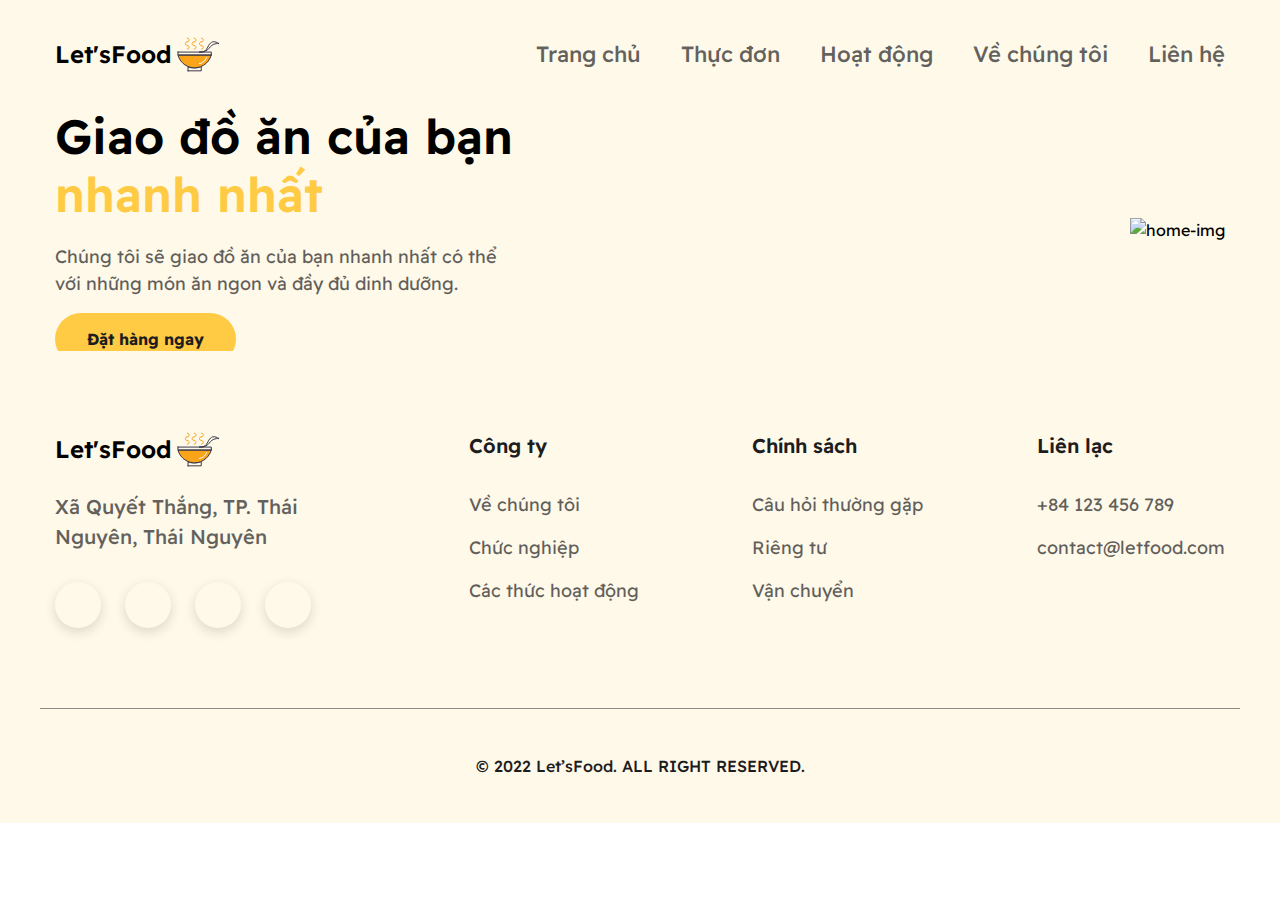
==== index.html @ d11e4e15 "Hồng Đức - Footer and Responsive" ====
<!DOCTYPE html>
<html lang="en">
    <head>
        <meta charset="UTF-8" />
        <meta http-equiv="X-UA-Compatible" content="IE=edge" />
        <meta name="viewport" content="width=device-width, initial-scale=1.0" />

        <!-- font google -->
        <link rel="preconnect" href="https://fonts.googleapis.com" />
        <link rel="preconnect" href="https://fonts.gstatic.com" crossorigin />
        <link
            href="https://fonts.googleapis.com/css2?family=Readex+Pro:wght@300;400;500;600;700&display=swap"
            rel="stylesheet"
        />

        <!-- css -->
        <link rel="stylesheet" href="./assets/css/styles.css" />

        <title>Let's Food</title>
    </head>
    <body>
        <!-- HEADER -->
        <header class="header">
            <div class="header__container">
                <div class="logo">
                    <span class="logo__text"> Let'sFood </span>
                    <svg
                        width="43"
                        height="35"
                        viewBox="0 0 43 35"
                        fill="none"
                        xmlns="http://www.w3.org/2000/svg"
                    >
                        <path
                            d="M17.0996 4.83496C17.5835 4.83498 18.0479 4.64398 18.3917 4.30347C18.7355 3.96297 18.9309 3.50051 18.9356 3.01665C18.9403 2.53248 18.7536 2.06605 18.4161 1.71889C18.0785 1.37174 17.6175 1.17197 17.1334 1.16309M16.941 8.48921C16.4571 8.48923 15.9928 8.29823 15.649 7.95772C15.3052 7.61722 15.1097 7.15476 15.1051 6.6709C15.1003 6.18673 15.2871 5.7203 15.6246 5.37314C15.9621 5.02599 16.4231 4.82622 16.9072 4.81734M17.0996 12.1611C17.5835 12.1611 18.0479 11.9701 18.3917 11.6296C18.7355 11.2891 18.9309 10.8266 18.9356 10.3428C18.9403 9.85861 18.7536 9.39217 18.4161 9.04502C18.0785 8.69786 17.6175 8.4981 17.1334 8.48921M24.4434 4.83496C24.9273 4.83498 25.3916 4.64398 25.7354 4.30347C26.0792 3.96297 26.2747 3.50051 26.2793 3.01665C26.2841 2.53248 26.0973 2.06605 25.7598 1.71889C25.4223 1.37174 24.9613 1.17197 24.4772 1.16309M24.2848 8.48921C23.8009 8.48923 23.3366 8.29823 22.9928 7.95772C22.649 7.61722 22.4535 7.15476 22.4488 6.6709C22.4441 6.18673 22.6308 5.7203 22.9683 5.37314C23.3059 5.02599 23.7669 4.82622 24.251 4.81734M24.4434 12.1611C24.9273 12.1611 25.3916 11.9701 25.7354 11.6296C26.0792 11.2891 26.2747 10.8266 26.2793 10.3428C26.2841 9.85861 26.0973 9.39217 25.7598 9.04502C25.4223 8.69786 24.9613 8.4981 24.4772 8.48921M10.3243 4.83496C10.8082 4.83498 11.2725 4.64398 11.6163 4.30347C11.9601 3.96297 12.1556 3.50051 12.1602 3.01665C12.165 2.53273 11.9784 2.06651 11.6412 1.7194C11.304 1.37229 10.8434 1.17235 10.3595 1.16309M10.1671 8.48921C9.68326 8.48923 9.21893 8.29823 8.87513 7.95772C8.53133 7.61722 8.33585 7.15476 8.3312 6.6709C8.32647 6.18698 8.51299 5.72076 8.8502 5.37365C9.18741 5.02654 9.64804 4.8266 10.1319 4.81734M10.3243 12.1611C10.8082 12.1611 11.2725 11.9701 11.6163 11.6296C11.9601 11.2891 12.1556 10.8266 12.1602 10.3428C12.165 9.85886 11.9784 9.39264 11.6412 9.04553C11.304 8.69841 10.8434 8.49848 10.3595 8.48921"
                            stroke="#FAA41A"
                            stroke-linecap="round"
                            stroke-linejoin="round"
                        />
                        <path
                            d="M11.0396 33.8369H24.2554V29.4659C21.4398 30.7085 19.7992 30.9023 17.5168 30.9493C14.663 31.0081 12.7286 30.5146 11.0396 30.0916V33.8369Z"
                            stroke="#383747"
                            stroke-linecap="round"
                            stroke-linejoin="round"
                        />
                        <path
                            d="M34.2811 18.0126C31.8136 27.2275 22.3827 32.6957 13.1678 30.2267C10.2434 29.4459 7.57664 27.9078 5.43636 25.7675C3.29608 23.6272 1.75798 20.9604 0.977173 18.0361L34.2811 18.0126Z"
                            fill="#FAA41A"
                            stroke="#383747"
                            stroke-linecap="round"
                            stroke-linejoin="round"
                        />
                        <path
                            d="M0.968353 15.0677H34.2869V18.0919H0.968353V15.0677Z"
                            stroke="#383747"
                            stroke-linecap="round"
                            stroke-linejoin="round"
                        />
                        <path
                            d="M22.49 15.0589C33.9462 15.5113 31.066 7.34799 39.5333 6.61067C40.3705 6.53724 40.8111 6.52108 41.9861 6.59598L42.0302 6.5813C40.5688 5.7118 37.8751 4.24011 35.6265 4.86433C34.4764 5.18452 32.6846 6.4212 31.4846 8.77855C28.4634 15.3938 25.5215 15.0457 23.1274 15.0575L22.49 15.0589Z"
                            stroke="#383747"
                            stroke-linecap="round"
                            stroke-linejoin="round"
                        />
                        <path
                            d="M29.5399 20.6079C28.5001 23.7804 25.7168 25.9835 22.4855 26.5828"
                            stroke="white"
                            stroke-linecap="round"
                            stroke-linejoin="round"
                        />
                    </svg>
                </div>
                <ul class="navbar__list">
                    <li class="navbar__item">
                        <a href="#" class="navbar__item__link">Trang chủ</a>
                    </li>
                    <li class="navbar__item">
                        <a href="" class="navbar__item__link">Thực đơn</a>
                    </li>
                    <li class="navbar__item">
                        <a href="" class="navbar__item__link">Hoạt động</a>
                    </li>
                    <li class="navbar__item">
                        <a href="" class="navbar__item__link">Về chúng tôi</a>
                    </li>
                    <li class="navbar__item">
                        <a href="" class="navbar__item__link">Liên hệ</a>
                    </li>
                </ul>
                <div class="navbar__toggle__mb"></div>
            </div>
        </header>
        <!-- HEADER -->

        <!-- HOME -->
        <section class="home" id="home">
            <div class="home__container">
                <div class="home__content">
                    <h1 class="home__title">
                        Giao đồ ăn của bạn <span>nhanh nhất</span>
                    </h1>
                    <p class="home__description">
                        Chúng tôi sẽ giao đồ ăn của bạn nhanh nhất có thể với
                        những món ăn ngon và đầy đủ dinh dưỡng.
                    </p>

                    <a href="" class="home__btn btn">Đặt hàng ngay</a>
                </div>

                <div class="home__img">
                    <img
                        src="./assets/image/Ellipse 7.png"
                        alt=""
                        class="home__img__decor-1"
                    />
                    <img src="./assets/image/home.png" alt="home-img" />
                    <img
                        src="./assets/image/Ellipse 6.png"
                        alt=""
                        class="home__img__decor-2"
                    />
                    <img
                        src="./assets/image/Ellipse 4.png"
                        alt=""
                        class="home__img__decor-3"
                    />
                </div>
            </div>
            <div class="home__decor">
                <img src="./assets/image/Rectangle 13.png" alt="" />
                <img src="./assets/image/Rectangle 14.png" alt="" />
            </div>
        </section>
        <!-- HOME -->

        <!-- FOOTER -->
        <footer class="footer">
            <div class="footer__container">
                <div class="footer__about">
                    <div class="logo">
                        <span class="logo__text"> Let'sFood </span>
                        <svg
                            width="43"
                            height="35"
                            viewBox="0 0 43 35"
                            fill="none"
                            xmlns="http://www.w3.org/2000/svg"
                        >
                            <path
                                d="M17.0996 4.83496C17.5835 4.83498 18.0479 4.64398 18.3917 4.30347C18.7355 3.96297 18.9309 3.50051 18.9356 3.01665C18.9403 2.53248 18.7536 2.06605 18.4161 1.71889C18.0785 1.37174 17.6175 1.17197 17.1334 1.16309M16.941 8.48921C16.4571 8.48923 15.9928 8.29823 15.649 7.95772C15.3052 7.61722 15.1097 7.15476 15.1051 6.6709C15.1003 6.18673 15.2871 5.7203 15.6246 5.37314C15.9621 5.02599 16.4231 4.82622 16.9072 4.81734M17.0996 12.1611C17.5835 12.1611 18.0479 11.9701 18.3917 11.6296C18.7355 11.2891 18.9309 10.8266 18.9356 10.3428C18.9403 9.85861 18.7536 9.39217 18.4161 9.04502C18.0785 8.69786 17.6175 8.4981 17.1334 8.48921M24.4434 4.83496C24.9273 4.83498 25.3916 4.64398 25.7354 4.30347C26.0792 3.96297 26.2747 3.50051 26.2793 3.01665C26.2841 2.53248 26.0973 2.06605 25.7598 1.71889C25.4223 1.37174 24.9613 1.17197 24.4772 1.16309M24.2848 8.48921C23.8009 8.48923 23.3366 8.29823 22.9928 7.95772C22.649 7.61722 22.4535 7.15476 22.4488 6.6709C22.4441 6.18673 22.6308 5.7203 22.9683 5.37314C23.3059 5.02599 23.7669 4.82622 24.251 4.81734M24.4434 12.1611C24.9273 12.1611 25.3916 11.9701 25.7354 11.6296C26.0792 11.2891 26.2747 10.8266 26.2793 10.3428C26.2841 9.85861 26.0973 9.39217 25.7598 9.04502C25.4223 8.69786 24.9613 8.4981 24.4772 8.48921M10.3243 4.83496C10.8082 4.83498 11.2725 4.64398 11.6163 4.30347C11.9601 3.96297 12.1556 3.50051 12.1602 3.01665C12.165 2.53273 11.9784 2.06651 11.6412 1.7194C11.304 1.37229 10.8434 1.17235 10.3595 1.16309M10.1671 8.48921C9.68326 8.48923 9.21893 8.29823 8.87513 7.95772C8.53133 7.61722 8.33585 7.15476 8.3312 6.6709C8.32647 6.18698 8.51299 5.72076 8.8502 5.37365C9.18741 5.02654 9.64804 4.8266 10.1319 4.81734M10.3243 12.1611C10.8082 12.1611 11.2725 11.9701 11.6163 11.6296C11.9601 11.2891 12.1556 10.8266 12.1602 10.3428C12.165 9.85886 11.9784 9.39264 11.6412 9.04553C11.304 8.69841 10.8434 8.49848 10.3595 8.48921"
                                stroke="#FAA41A"
                                stroke-linecap="round"
                                stroke-linejoin="round"
                            />
                            <path
                                d="M11.0396 33.8369H24.2554V29.4659C21.4398 30.7085 19.7992 30.9023 17.5168 30.9493C14.663 31.0081 12.7286 30.5146 11.0396 30.0916V33.8369Z"
                                stroke="#383747"
                                stroke-linecap="round"
                                stroke-linejoin="round"
                            />
                            <path
                                d="M34.2811 18.0126C31.8136 27.2275 22.3827 32.6957 13.1678 30.2267C10.2434 29.4459 7.57664 27.9078 5.43636 25.7675C3.29608 23.6272 1.75798 20.9604 0.977173 18.0361L34.2811 18.0126Z"
                                fill="#FAA41A"
                                stroke="#383747"
                                stroke-linecap="round"
                                stroke-linejoin="round"
                            />
                            <path
                                d="M0.968353 15.0677H34.2869V18.0919H0.968353V15.0677Z"
                                stroke="#383747"
                                stroke-linecap="round"
                                stroke-linejoin="round"
                            />
                            <path
                                d="M22.49 15.0589C33.9462 15.5113 31.066 7.34799 39.5333 6.61067C40.3705 6.53724 40.8111 6.52108 41.9861 6.59598L42.0302 6.5813C40.5688 5.7118 37.8751 4.24011 35.6265 4.86433C34.4764 5.18452 32.6846 6.4212 31.4846 8.77855C28.4634 15.3938 25.5215 15.0457 23.1274 15.0575L22.49 15.0589Z"
                                stroke="#383747"
                                stroke-linecap="round"
                                stroke-linejoin="round"
                            />
                            <path
                                d="M29.5399 20.6079C28.5001 23.7804 25.7168 25.9835 22.4855 26.5828"
                                stroke="white"
                                stroke-linecap="round"
                                stroke-linejoin="round"
                            />
                        </svg>

                    </div>
                    <p class="footer__about__address">
                        Xã Quyết Thắng, TP. Thái Nguyên, Thái Nguyên
                    </p>

                    <div class="social">
                        <a href="" class="social__item">
                            <i class="fab fa-github"></i>
                        </a>
                        <a href="" class="social__item">
                            <i class="fab fa-facebook-f"></i>
                        </a>
                        <a href="" class="social__item">
                            <i class="fab fa-instagram"></i>
                        </a>
                        <a href="" class="social__item">
                            <i class="fab fa-twitter"></i>
                        </a>
                    </div>
                </div>
                <div class="footer__link">
                    <h3 class="footer__link__title">
                        Công ty
                    </h3>
                    <ul class="footer__list">
                        <li class="footer__item">
                            <a href="" class="footer__item__link">Về chúng tôi</a>
                        </li>
                        <li class="footer__item">
                            <a href="" class="footer__item__link">Chức nghiệp</a>
                        </li>
                        <li class="footer__item">
                            <a href="" class="footer__item__link">Các thức hoạt động</a>
                        </li>
                    </ul>
                </div>
                <div class="footer__link">
                    <h3 class="footer__link__title">
                        Chính sách
                    </h3>
                    <ul class="footer__list">
                        <li class="footer__item">
                            <a href="" class="footer__item__link">Câu hỏi thường gặp</a>
                        </li>
                        <li class="footer__item">
                            <a href="" class="footer__item__link">Riêng tư</a>
                        </li>
                        <li class="footer__item">
                            <a href="" class="footer__item__link">Vận chuyển</a>
                        </li>
                    </ul>
                </div>
                <div class="footer__link">
                    <h3 class="footer__link__title">
                        Liên lạc
                    </h3>
                    <ul class="footer__list">
                        <li class="footer__item">
                            <a href="" class="footer__item__link">+84 123 456 789</a>
                        </li>
                        <li class="footer__item">
                            <a href="" class="footer__item__link">contact@letfood.com</a>
                        </li>
                    </ul>
                </div>
            </div>
            <div class="footer__line"></div>
            <div class="footer__bottom">
                <p class="footer__bottom__text">
                    © 2022 Let’sFood. ALL RIGHT RESERVED.
                </p>
            </div>
            <img src="./assets/image/Ellipse 6.png" alt="" class="footer__decor__1">
            <img src="./assets/image/Ellipse 7.png" alt="" class="footer__decor__2">
            <img src="./assets/image/Ellipse 4.png" alt="" class="footer__decor__3">
        </footer>
        <!-- FOOTER -->

        <!-- javascript -->
        <script
            src="https://kit.fontawesome.com/7dd86c08e8.js"
            crossorigin="anonymous"
        ></script>
        <script src="./assets/js/index.js"></script>
    </body>
</html>
---- assets/css/styles.css ----
*,
*::before,
*::after {
    box-sizing: border-box;
}
* {
    margin: 0;
    padding: 0;
    font: inherit;
}
body {
    font-family: 'Readex Pro', sans-serif;
    line-height: 1.5;
}
img,
picture,
video,
canvas,
svg {
    display: block;
    max-width: 100%;
}
input,
button,
textarea,
select {
    outline: none;
}
p,
h1,
h2,
h3,
h4,
h5,
h6 {
    overflow-wrap: break-word;
}

ul, li {
    list-style: none;
}

a {
    text-decoration: none;
}

:root {
    --max-width: 1200px;
    --background-color: #FFF9EA;
    --yellow-color: #FFCB45;
    --orange-color: #FFAC4B;
    --black-color: #1D1D1D;
}

.btn {
    color: var(--black-color);
    font-weight: 700;
    background-color: var(--yellow-color);
    padding: 1rem 2rem;
    border-radius: 50px;
    transition: all 0.3s ease-in-out;
}

.btn:hover {
    background-color: var(--orange-color);
}

.header {
    background-color: var(--background-color);
    position: fixed;
    top: 0;
    left: 0;
    right: 0;
    z-index: 5;
}

.header.active {
    box-shadow: 0 -1px 4px rgba(0, 0, 0, 0.15);
}

.header__container {
    max-width: var(--max-width);
    background-color: var(--background-color);
    margin: 0 auto;
    height: 108px;
    display: flex;
    align-items: center;
    justify-content: space-between;
}

.logo {
    display: flex;
    align-items: center;
    gap: 5px;
}

.logo__text {
    font-size: 24px;
    font-weight: 600;
}

.navbar__list {
    display: flex;
    align-items: center;
    gap: 40px;
}

.navbar__item__link {
    position: relative;
    font-weight: 500;
    font-size: 22px;
    color: rgba(29, 29, 29, 0.7);
    transition: all 0.3s ease-in-out;
}

.navbar__item__link::after {
    content: '';
    position: absolute;
    bottom: -10px;
    left: 0;
    width: 0%;
    height: 4px;
    border-radius: 4px;
    background-color: var(--yellow-color);
    transition: all 0.3s ease-in-out;
}

.navbar__item__link:hover.navbar__item__link::after {
    width: 100%;
}

.navbar__item__link:hover {
    color: var(--black-color);
}

.navbar__item__link.active {
    color: var(--black-color);
}

.navbar__item__link.active::after {
    width: 100%;
}

.navbar__toggle__mb {
    width: 35px;
    height: 4px;
    border-radius: 4px;
    background-color: rgba(29, 29, 29, 0.7);
    cursor: pointer;
    position: relative;
    transition: all 0.3s ease-in-out;
    display: none;
    z-index: 20;
}

.navbar__toggle__mb::before,
.navbar__toggle__mb::after {
    content: '';
    position: absolute;
    width: 35px;
    height: 4px;
    border-radius: 4px;
    background-color: rgba(29, 29, 29, 0.7);
    transition: all 0.3s ease-in-out;
}

.navbar__toggle__mb::before {
    top: -10px;
}

.navbar__toggle__mb::after {
    bottom: -10px;
}

.navbar__toggle__mb.active::before {
    transform: rotate(45deg) translate(10px, 5px);
}

.navbar__toggle__mb.active::after {
    transform: rotate(-45deg) translate(10px, -5px);
}

.navbar__toggle__mb.active {
    background-color: transparent;
}

/* Extra small devices (phones, 600px and down) */
@media only screen and (max-width: 600px) {
    .header__container {
        padding: 0 15px;
        height: 80px;
    }

    .navbar__toggle__mb {
        display: block;
    }

    .navbar__list {
        position: fixed;
        top: 0;
        left: 0;
        width: 100%;
        height: 100vh;
        z-index: 10;
        background-color: var(--background-color);
        display: flex;
        flex-direction: column;
        align-items: center;
        justify-content: center;
        gap: 30px;
        transform: translateX(-100%);
        transition: all 0.3s ease-in-out;
    }

    .navbar__list.active {
        transform: translateX(0);
    }
}

/* Small devices (portrait tablets and large phones, 600px and up) */
@media only screen and (min-width: 600px) {
    .header__container {
        padding: 0 15px;
    }
}

/* Medium devices (landscape tablets, 768px and up) */
@media only screen and (min-width: 768px) {
    .header__container {
        padding: 0 15px;
    }
}

/* Large devices (laptops/desktops, 992px and up) */
@media only screen and (max-width: 992px) {
    .header__container {
        padding: 0 15px;
        height: 80px;
    }

    .navbar__toggle__mb {
        display: block;
    }

    .navbar__list {
        position: fixed;
        top: 0;
        left: 0;
        width: 100%;
        height: 100vh;
        background-color: var(--background-color);
        display: flex;
        flex-direction: column;
        align-items: center;
        justify-content: center;
        gap: 30px;
        transform: translateX(-100%);
        transition: all 0.3s ease-in-out;
    }

    .navbar__list.active {
        transform: translateX(0);
    }
}

/* Extra large devices (large laptops and desktops, 1200px and up) */
@media only screen and (min-width: 1200px) {

}

/* HOME */
.home {
    padding-top: 108px;
    background-color: var(--background-color);
    position: relative;
}

.home__decor {
    position: absolute;
    bottom: 40px;
    left: 0;
}

.home__container {
    padding: 0 15px;
    max-width: var(--max-width);
    margin: 0 auto;
    display: flex;
    justify-content: space-between;
    align-items: center;
}

.home__title {
    max-width: 480px;
    font-weight: 600;
    font-size: 48px;
    line-height: 1.2;
}

.home__title span {
    color: var(--yellow-color);
}

.home__description {
    max-width: 450px;
    font-size: 18px;
    margin-top: 20px;
    color: var(--black-color);
    opacity: 70%;
    margin-bottom: 30px;
}

.home__img {
    position: relative;
}

.home__img__decor-2 {
    position: absolute;
    right: 0;
    top: 50%;
    transform: translateY(-50%);
}

.home__img__decor-3 {
    position: absolute;
    bottom: 30px;
}

@media only screen and (max-width: 992px) {
    .home__container {
        padding-top: 80px;
        padding: 0 15px;
        flex-direction: column;
        align-items: center;
    }

    .home__content {
        text-align: center;
    }

    .home__img {
        margin-top: 30px;
    }

    .home__decor {
        display: none;
    }
}

/* FOOTER */

.footer {
    background-color: var(--background-color);
    position: relative;
}

.footer__container {
    padding: 80px 15px;
    max-width: var(--max-width);
    margin: 0 auto;
    display: flex;
    justify-content: space-between;
    position: relative;
    z-index: 3;
}

.footer__about__address {
    max-width: 300px;
    margin-top: 25px;
    font-size: 20px;
    font-weight: 500;
    color: rgba(29, 29, 29, 0.7);
}

.social {
    margin-top: 30px;
    display: flex;
    gap: 24px;
    align-items: center;
}

.social__item {
    font-size: 24px;
    color: var(--black-color);
    width: 46px;
    height: 46px;
    border-radius: 50%;
    display: flex;
    align-items: center;
    justify-content: center;
    box-shadow: 0px 4px 12px rgba(29, 29, 29, 0.15);
    transition: all 0.3s ease-in-out;
}

.social__item:hover {
    background-color: var(--yellow-color);
    box-shadow: 0px 4px 24px rgba(29, 29, 29, 0.25);
}

.footer__link__title {
    font-size: 20px;
    color: var(--black-color);
    font-weight: 600;
    margin-bottom: 30px;
}

.footer__list {
    display: flex;
    flex-direction: column;
    gap: 16px;
}

.footer__item__link {
    font-size: 18px;
    color: var(--black-color);
    opacity: 70%;
    margin-bottom: 15px;
    transition: all 0.3s ease-in-out;
}

.footer__item__link:hover {
    opacity: 100%;
}

.footer__line {
    max-width: var(--max-width);
    height: 1px;
    background-color: rgba(29, 29, 29, 0.5);
    margin: 0 auto;
}

.footer__bottom {
    padding: 45px 0;
    display: flex;
    justify-content: center;
    align-items: center;
    color: var(--black-color);
    font-weight: 500;
}

.footer__decor__1 {
    position: absolute;
    top: 60px;
    right: 22%;
}

.footer__decor__2 {
    position: absolute;
    top: 45%;
    left: 55%;
}

.footer__decor__3 {
    position: absolute;
    top: 70px;
    left: 40%;
}

@media only screen and (max-width: 992px) {
    .footer__container {
        padding: 80px 15px;
        flex-direction: column;
        align-items: center;
        text-align: center;
        gap: 25px;
    }

    .footer__about {
        display: flex;
        flex-direction: column;
        align-items: center;
    }

    .footer__link__title {
        margin-bottom: 10px;
    }

    .footer__decor__1,
    .footer__decor__2,
    .footer__decor__3 {
        display: none;
    }
}
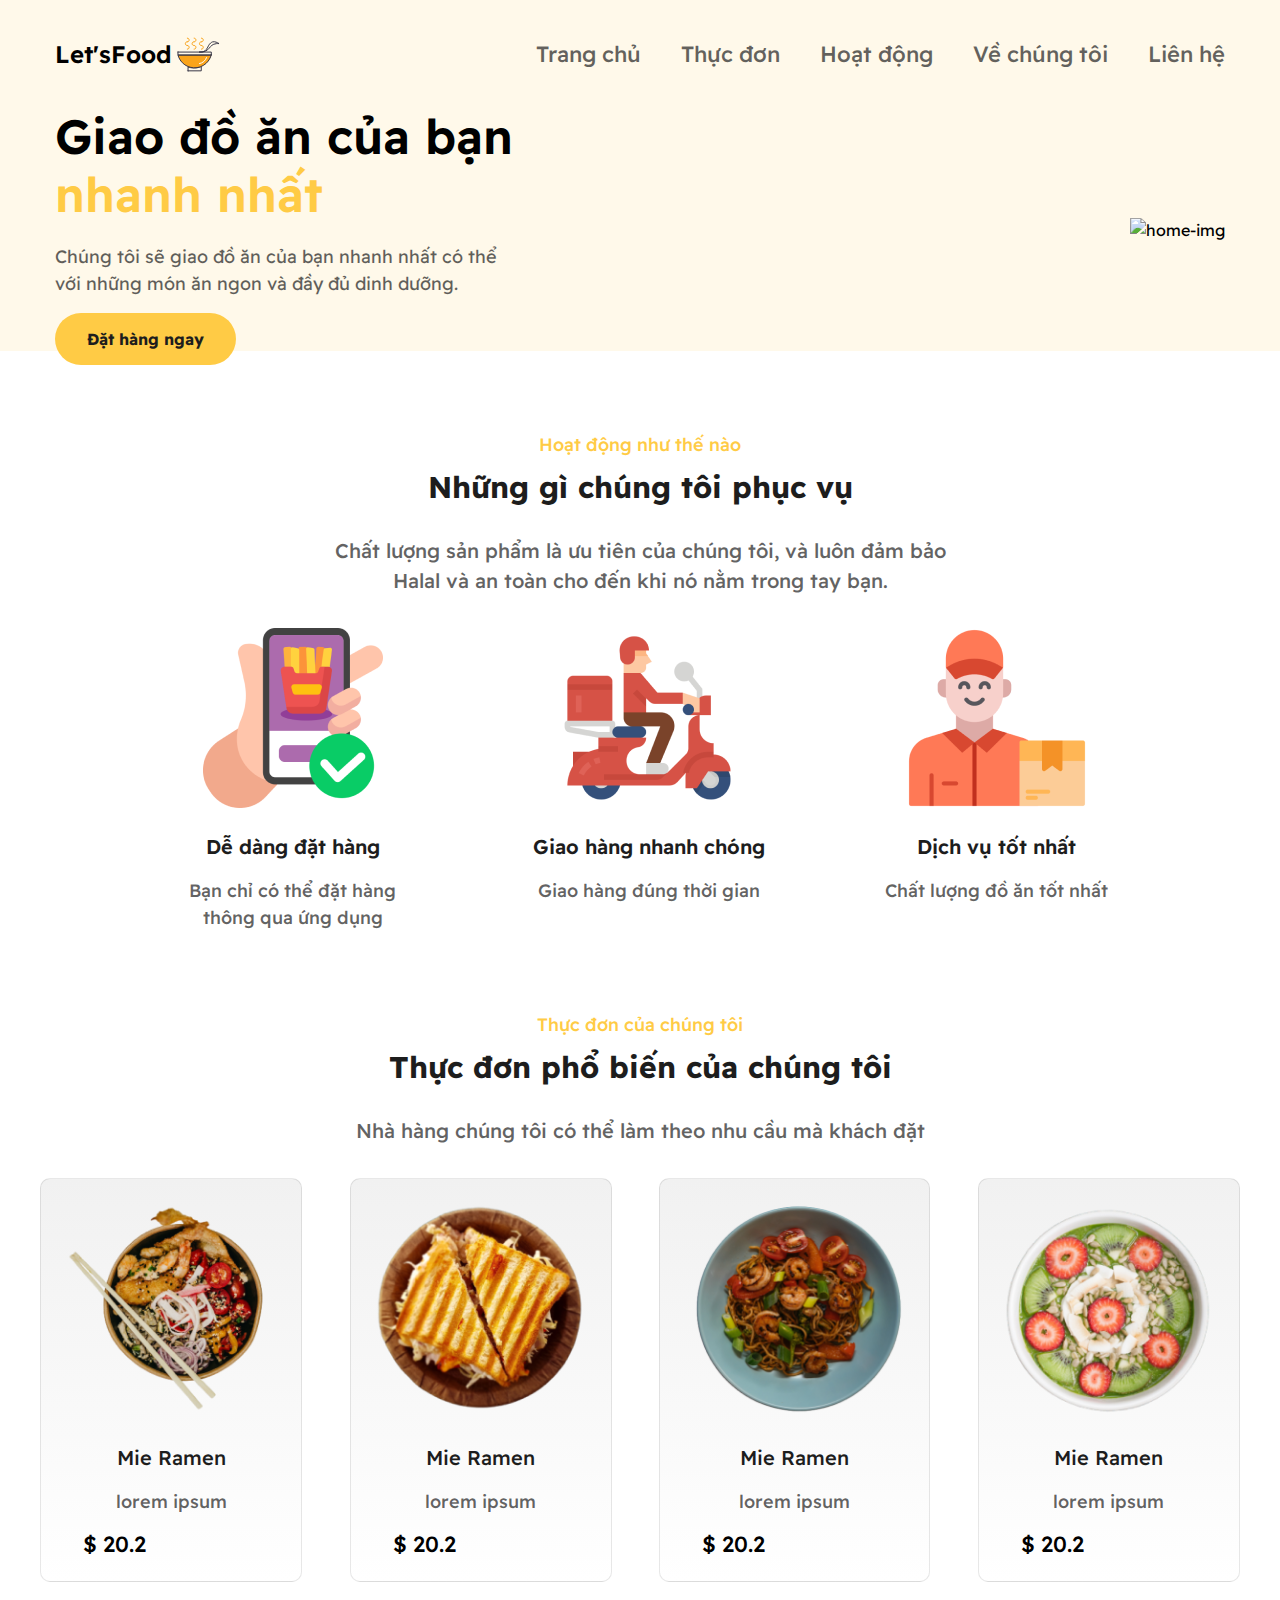
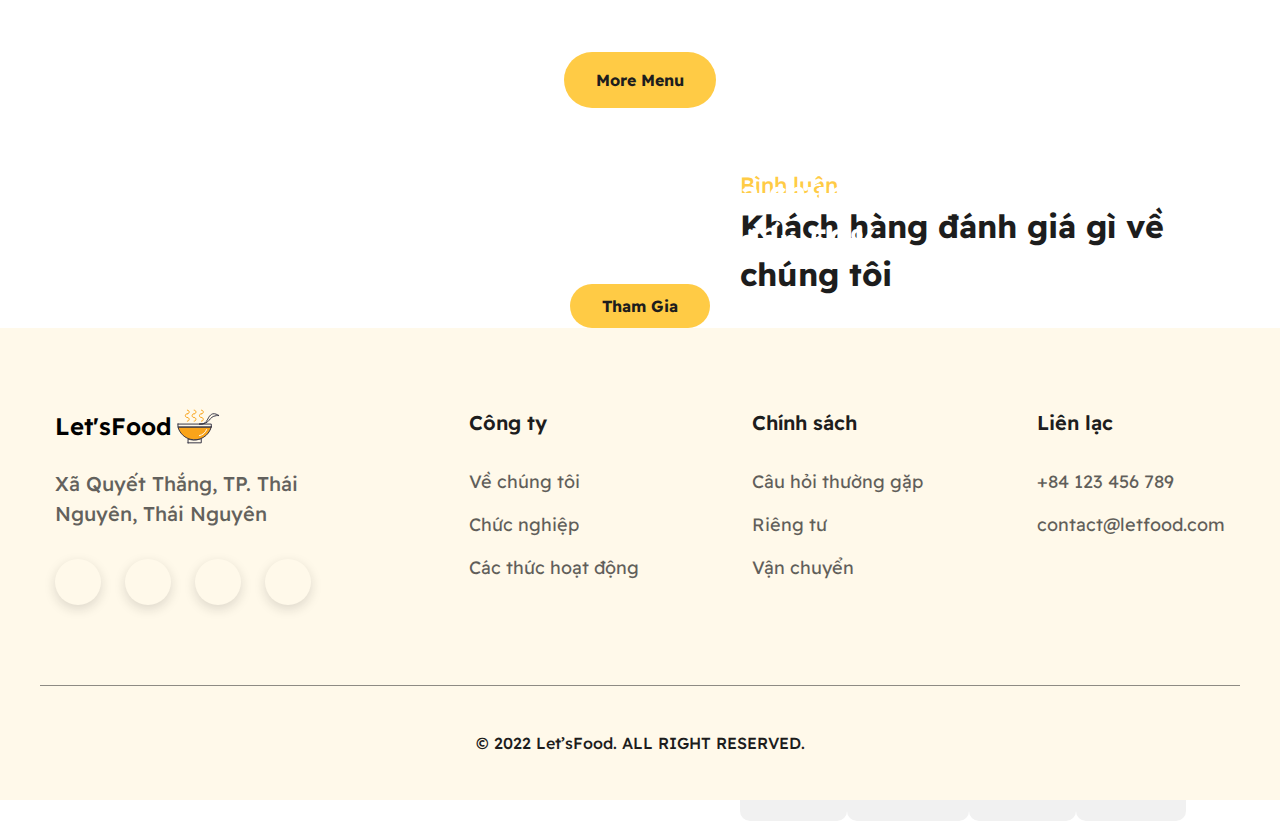
==== commit 12df73c3: "Dat - nhu thuo ban dau, merge code, push force" ====
--- a/index.html
+++ b/index.html
@@ -1,273 +1,519 @@
 <!DOCTYPE html>
 <html lang="en">
-    <head>
-        <meta charset="UTF-8" />
-        <meta http-equiv="X-UA-Compatible" content="IE=edge" />
-        <meta name="viewport" content="width=device-width, initial-scale=1.0" />
-
-        <!-- font google -->
-        <link rel="preconnect" href="https://fonts.googleapis.com" />
-        <link rel="preconnect" href="https://fonts.gstatic.com" crossorigin />
-        <link
-            href="https://fonts.googleapis.com/css2?family=Readex+Pro:wght@300;400;500;600;700&display=swap"
-            rel="stylesheet"
-        />
-
-        <!-- css -->
-        <link rel="stylesheet" href="./assets/css/styles.css" />
-
-        <title>Let's Food</title>
-    </head>
-    <body>
-        <!-- HEADER -->
-        <header class="header">
-            <div class="header__container">
-                <div class="logo">
-                    <span class="logo__text"> Let'sFood </span>
-                    <svg
-                        width="43"
-                        height="35"
-                        viewBox="0 0 43 35"
-                        fill="none"
-                        xmlns="http://www.w3.org/2000/svg"
-                    >
-                        <path
-                            d="M17.0996 4.83496C17.5835 4.83498 18.0479 4.64398 18.3917 4.30347C18.7355 3.96297 18.9309 3.50051 18.9356 3.01665C18.9403 2.53248 18.7536 2.06605 18.4161 1.71889C18.0785 1.37174 17.6175 1.17197 17.1334 1.16309M16.941 8.48921C16.4571 8.48923 15.9928 8.29823 15.649 7.95772C15.3052 7.61722 15.1097 7.15476 15.1051 6.6709C15.1003 6.18673 15.2871 5.7203 15.6246 5.37314C15.9621 5.02599 16.4231 4.82622 16.9072 4.81734M17.0996 12.1611C17.5835 12.1611 18.0479 11.9701 18.3917 11.6296C18.7355 11.2891 18.9309 10.8266 18.9356 10.3428C18.9403 9.85861 18.7536 9.39217 18.4161 9.04502C18.0785 8.69786 17.6175 8.4981 17.1334 8.48921M24.4434 4.83496C24.9273 4.83498 25.3916 4.64398 25.7354 4.30347C26.0792 3.96297 26.2747 3.50051 26.2793 3.01665C26.2841 2.53248 26.0973 2.06605 25.7598 1.71889C25.4223 1.37174 24.9613 1.17197 24.4772 1.16309M24.2848 8.48921C23.8009 8.48923 23.3366 8.29823 22.9928 7.95772C22.649 7.61722 22.4535 7.15476 22.4488 6.6709C22.4441 6.18673 22.6308 5.7203 22.9683 5.37314C23.3059 5.02599 23.7669 4.82622 24.251 4.81734M24.4434 12.1611C24.9273 12.1611 25.3916 11.9701 25.7354 11.6296C26.0792 11.2891 26.2747 10.8266 26.2793 10.3428C26.2841 9.85861 26.0973 9.39217 25.7598 9.04502C25.4223 8.69786 24.9613 8.4981 24.4772 8.48921M10.3243 4.83496C10.8082 4.83498 11.2725 4.64398 11.6163 4.30347C11.9601 3.96297 12.1556 3.50051 12.1602 3.01665C12.165 2.53273 11.9784 2.06651 11.6412 1.7194C11.304 1.37229 10.8434 1.17235 10.3595 1.16309M10.1671 8.48921C9.68326 8.48923 9.21893 8.29823 8.87513 7.95772C8.53133 7.61722 8.33585 7.15476 8.3312 6.6709C8.32647 6.18698 8.51299 5.72076 8.8502 5.37365C9.18741 5.02654 9.64804 4.8266 10.1319 4.81734M10.3243 12.1611C10.8082 12.1611 11.2725 11.9701 11.6163 11.6296C11.9601 11.2891 12.1556 10.8266 12.1602 10.3428C12.165 9.85886 11.9784 9.39264 11.6412 9.04553C11.304 8.69841 10.8434 8.49848 10.3595 8.48921"
-                            stroke="#FAA41A"
-                            stroke-linecap="round"
-                            stroke-linejoin="round"
-                        />
-                        <path
-                            d="M11.0396 33.8369H24.2554V29.4659C21.4398 30.7085 19.7992 30.9023 17.5168 30.9493C14.663 31.0081 12.7286 30.5146 11.0396 30.0916V33.8369Z"
-                            stroke="#383747"
-                            stroke-linecap="round"
-                            stroke-linejoin="round"
-                        />
-                        <path
-                            d="M34.2811 18.0126C31.8136 27.2275 22.3827 32.6957 13.1678 30.2267C10.2434 29.4459 7.57664 27.9078 5.43636 25.7675C3.29608 23.6272 1.75798 20.9604 0.977173 18.0361L34.2811 18.0126Z"
-                            fill="#FAA41A"
-                            stroke="#383747"
-                            stroke-linecap="round"
-                            stroke-linejoin="round"
-                        />
-                        <path
-                            d="M0.968353 15.0677H34.2869V18.0919H0.968353V15.0677Z"
-                            stroke="#383747"
-                            stroke-linecap="round"
-                            stroke-linejoin="round"
-                        />
-                        <path
-                            d="M22.49 15.0589C33.9462 15.5113 31.066 7.34799 39.5333 6.61067C40.3705 6.53724 40.8111 6.52108 41.9861 6.59598L42.0302 6.5813C40.5688 5.7118 37.8751 4.24011 35.6265 4.86433C34.4764 5.18452 32.6846 6.4212 31.4846 8.77855C28.4634 15.3938 25.5215 15.0457 23.1274 15.0575L22.49 15.0589Z"
-                            stroke="#383747"
-                            stroke-linecap="round"
-                            stroke-linejoin="round"
-                        />
-                        <path
-                            d="M29.5399 20.6079C28.5001 23.7804 25.7168 25.9835 22.4855 26.5828"
-                            stroke="white"
-                            stroke-linecap="round"
-                            stroke-linejoin="round"
-                        />
-                    </svg>
-                </div>
-                <ul class="navbar__list">
-                    <li class="navbar__item">
-                        <a href="#" class="navbar__item__link">Trang chủ</a>
-                    </li>
-                    <li class="navbar__item">
-                        <a href="" class="navbar__item__link">Thực đơn</a>
-                    </li>
-                    <li class="navbar__item">
-                        <a href="" class="navbar__item__link">Hoạt động</a>
-                    </li>
-                    <li class="navbar__item">
-                        <a href="" class="navbar__item__link">Về chúng tôi</a>
-                    </li>
-                    <li class="navbar__item">
-                        <a href="" class="navbar__item__link">Liên hệ</a>
-                    </li>
-                </ul>
-                <div class="navbar__toggle__mb"></div>
-            </div>
-        </header>
-        <!-- HEADER -->
-
-        <!-- HOME -->
-        <section class="home" id="home">
-            <div class="home__container">
-                <div class="home__content">
-                    <h1 class="home__title">
-                        Giao đồ ăn của bạn <span>nhanh nhất</span>
-                    </h1>
-                    <p class="home__description">
-                        Chúng tôi sẽ giao đồ ăn của bạn nhanh nhất có thể với
-                        những món ăn ngon và đầy đủ dinh dưỡng.
-                    </p>
-
-                    <a href="" class="home__btn btn">Đặt hàng ngay</a>
-                </div>
-
-                <div class="home__img">
-                    <img
-                        src="./assets/image/Ellipse 7.png"
-                        alt=""
-                        class="home__img__decor-1"
-                    />
-                    <img src="./assets/image/home.png" alt="home-img" />
-                    <img
-                        src="./assets/image/Ellipse 6.png"
-                        alt=""
-                        class="home__img__decor-2"
-                    />
-                    <img
-                        src="./assets/image/Ellipse 4.png"
-                        alt=""
-                        class="home__img__decor-3"
-                    />
-                </div>
-            </div>
-            <div class="home__decor">
-                <img src="./assets/image/Rectangle 13.png" alt="" />
-                <img src="./assets/image/Rectangle 14.png" alt="" />
-            </div>
-        </section>
-        <!-- HOME -->
-
-        <!-- FOOTER -->
-        <footer class="footer">
-            <div class="footer__container">
-                <div class="footer__about">
-                    <div class="logo">
-                        <span class="logo__text"> Let'sFood </span>
-                        <svg
-                            width="43"
-                            height="35"
-                            viewBox="0 0 43 35"
-                            fill="none"
-                            xmlns="http://www.w3.org/2000/svg"
-                        >
-                            <path
-                                d="M17.0996 4.83496C17.5835 4.83498 18.0479 4.64398 18.3917 4.30347C18.7355 3.96297 18.9309 3.50051 18.9356 3.01665C18.9403 2.53248 18.7536 2.06605 18.4161 1.71889C18.0785 1.37174 17.6175 1.17197 17.1334 1.16309M16.941 8.48921C16.4571 8.48923 15.9928 8.29823 15.649 7.95772C15.3052 7.61722 15.1097 7.15476 15.1051 6.6709C15.1003 6.18673 15.2871 5.7203 15.6246 5.37314C15.9621 5.02599 16.4231 4.82622 16.9072 4.81734M17.0996 12.1611C17.5835 12.1611 18.0479 11.9701 18.3917 11.6296C18.7355 11.2891 18.9309 10.8266 18.9356 10.3428C18.9403 9.85861 18.7536 9.39217 18.4161 9.04502C18.0785 8.69786 17.6175 8.4981 17.1334 8.48921M24.4434 4.83496C24.9273 4.83498 25.3916 4.64398 25.7354 4.30347C26.0792 3.96297 26.2747 3.50051 26.2793 3.01665C26.2841 2.53248 26.0973 2.06605 25.7598 1.71889C25.4223 1.37174 24.9613 1.17197 24.4772 1.16309M24.2848 8.48921C23.8009 8.48923 23.3366 8.29823 22.9928 7.95772C22.649 7.61722 22.4535 7.15476 22.4488 6.6709C22.4441 6.18673 22.6308 5.7203 22.9683 5.37314C23.3059 5.02599 23.7669 4.82622 24.251 4.81734M24.4434 12.1611C24.9273 12.1611 25.3916 11.9701 25.7354 11.6296C26.0792 11.2891 26.2747 10.8266 26.2793 10.3428C26.2841 9.85861 26.0973 9.39217 25.7598 9.04502C25.4223 8.69786 24.9613 8.4981 24.4772 8.48921M10.3243 4.83496C10.8082 4.83498 11.2725 4.64398 11.6163 4.30347C11.9601 3.96297 12.1556 3.50051 12.1602 3.01665C12.165 2.53273 11.9784 2.06651 11.6412 1.7194C11.304 1.37229 10.8434 1.17235 10.3595 1.16309M10.1671 8.48921C9.68326 8.48923 9.21893 8.29823 8.87513 7.95772C8.53133 7.61722 8.33585 7.15476 8.3312 6.6709C8.32647 6.18698 8.51299 5.72076 8.8502 5.37365C9.18741 5.02654 9.64804 4.8266 10.1319 4.81734M10.3243 12.1611C10.8082 12.1611 11.2725 11.9701 11.6163 11.6296C11.9601 11.2891 12.1556 10.8266 12.1602 10.3428C12.165 9.85886 11.9784 9.39264 11.6412 9.04553C11.304 8.69841 10.8434 8.49848 10.3595 8.48921"
-                                stroke="#FAA41A"
-                                stroke-linecap="round"
-                                stroke-linejoin="round"
-                            />
-                            <path
-                                d="M11.0396 33.8369H24.2554V29.4659C21.4398 30.7085 19.7992 30.9023 17.5168 30.9493C14.663 31.0081 12.7286 30.5146 11.0396 30.0916V33.8369Z"
-                                stroke="#383747"
-                                stroke-linecap="round"
-                                stroke-linejoin="round"
-                            />
-                            <path
-                                d="M34.2811 18.0126C31.8136 27.2275 22.3827 32.6957 13.1678 30.2267C10.2434 29.4459 7.57664 27.9078 5.43636 25.7675C3.29608 23.6272 1.75798 20.9604 0.977173 18.0361L34.2811 18.0126Z"
-                                fill="#FAA41A"
-                                stroke="#383747"
-                                stroke-linecap="round"
-                                stroke-linejoin="round"
-                            />
-                            <path
-                                d="M0.968353 15.0677H34.2869V18.0919H0.968353V15.0677Z"
-                                stroke="#383747"
-                                stroke-linecap="round"
-                                stroke-linejoin="round"
-                            />
-                            <path
-                                d="M22.49 15.0589C33.9462 15.5113 31.066 7.34799 39.5333 6.61067C40.3705 6.53724 40.8111 6.52108 41.9861 6.59598L42.0302 6.5813C40.5688 5.7118 37.8751 4.24011 35.6265 4.86433C34.4764 5.18452 32.6846 6.4212 31.4846 8.77855C28.4634 15.3938 25.5215 15.0457 23.1274 15.0575L22.49 15.0589Z"
-                                stroke="#383747"
-                                stroke-linecap="round"
-                                stroke-linejoin="round"
-                            />
-                            <path
-                                d="M29.5399 20.6079C28.5001 23.7804 25.7168 25.9835 22.4855 26.5828"
-                                stroke="white"
-                                stroke-linecap="round"
-                                stroke-linejoin="round"
-                            />
-                        </svg>
-
-                    </div>
-                    <p class="footer__about__address">
-                        Xã Quyết Thắng, TP. Thái Nguyên, Thái Nguyên
-                    </p>
-
-                    <div class="social">
-                        <a href="" class="social__item">
-                            <i class="fab fa-github"></i>
-                        </a>
-                        <a href="" class="social__item">
-                            <i class="fab fa-facebook-f"></i>
-                        </a>
-                        <a href="" class="social__item">
-                            <i class="fab fa-instagram"></i>
-                        </a>
-                        <a href="" class="social__item">
-                            <i class="fab fa-twitter"></i>
-                        </a>
-                    </div>
-                </div>
-                <div class="footer__link">
-                    <h3 class="footer__link__title">
-                        Công ty
-                    </h3>
-                    <ul class="footer__list">
-                        <li class="footer__item">
-                            <a href="" class="footer__item__link">Về chúng tôi</a>
-                        </li>
-                        <li class="footer__item">
-                            <a href="" class="footer__item__link">Chức nghiệp</a>
-                        </li>
-                        <li class="footer__item">
-                            <a href="" class="footer__item__link">Các thức hoạt động</a>
-                        </li>
-                    </ul>
-                </div>
-                <div class="footer__link">
-                    <h3 class="footer__link__title">
-                        Chính sách
-                    </h3>
-                    <ul class="footer__list">
-                        <li class="footer__item">
-                            <a href="" class="footer__item__link">Câu hỏi thường gặp</a>
-                        </li>
-                        <li class="footer__item">
-                            <a href="" class="footer__item__link">Riêng tư</a>
-                        </li>
-                        <li class="footer__item">
-                            <a href="" class="footer__item__link">Vận chuyển</a>
-                        </li>
-                    </ul>
-                </div>
-                <div class="footer__link">
-                    <h3 class="footer__link__title">
-                        Liên lạc
-                    </h3>
-                    <ul class="footer__list">
-                        <li class="footer__item">
-                            <a href="" class="footer__item__link">+84 123 456 789</a>
-                        </li>
-                        <li class="footer__item">
-                            <a href="" class="footer__item__link">contact@letfood.com</a>
-                        </li>
-                    </ul>
-                </div>
-            </div>
-            <div class="footer__line"></div>
-            <div class="footer__bottom">
-                <p class="footer__bottom__text">
-                    © 2022 Let’sFood. ALL RIGHT RESERVED.
-                </p>
-            </div>
-            <img src="./assets/image/Ellipse 6.png" alt="" class="footer__decor__1">
-            <img src="./assets/image/Ellipse 7.png" alt="" class="footer__decor__2">
-            <img src="./assets/image/Ellipse 4.png" alt="" class="footer__decor__3">
-        </footer>
-        <!-- FOOTER -->
-
-        <!-- javascript -->
-        <script
-            src="https://kit.fontawesome.com/7dd86c08e8.js"
-            crossorigin="anonymous"
-        ></script>
-        <script src="./assets/js/index.js"></script>
-    </body>
+   <head>
+      <meta charset="UTF-8" />
+      <meta http-equiv="X-UA-Compatible" content="IE=edge" />
+      <meta name="viewport" content="width=device-width, initial-scale=1.0" />
+
+      <!-- font google -->
+      <link rel="preconnect" href="https://fonts.googleapis.com" />
+      <link rel="preconnect" href="https://fonts.gstatic.com" crossorigin />
+      <link
+         href="https://fonts.googleapis.com/css2?family=Readex+Pro:wght@300;400;500;600;700&display=swap"
+         rel="stylesheet"
+      />
+
+      <!-- css -->
+      <link rel="stylesheet" href="./assets/css/styles.css" />
+      <link
+         rel="stylesheet"
+         type="text/css"
+         href="//cdn.jsdelivr.net/npm/slick-carousel@1.8.1/slick/slick.css"
+      />
+
+      <title>Let's Food</title>
+   </head>
+   <body>
+      <!-- HEADER -->
+      <header class="header">
+         <div class="header__container">
+            <div class="logo">
+               <span class="logo__text"> Let'sFood </span>
+               <svg
+                  width="43"
+                  height="35"
+                  viewBox="0 0 43 35"
+                  fill="none"
+                  xmlns="http://www.w3.org/2000/svg"
+               >
+                  <path
+                     d="M17.0996 4.83496C17.5835 4.83498 18.0479 4.64398 18.3917 4.30347C18.7355 3.96297 18.9309 3.50051 18.9356 3.01665C18.9403 2.53248 18.7536 2.06605 18.4161 1.71889C18.0785 1.37174 17.6175 1.17197 17.1334 1.16309M16.941 8.48921C16.4571 8.48923 15.9928 8.29823 15.649 7.95772C15.3052 7.61722 15.1097 7.15476 15.1051 6.6709C15.1003 6.18673 15.2871 5.7203 15.6246 5.37314C15.9621 5.02599 16.4231 4.82622 16.9072 4.81734M17.0996 12.1611C17.5835 12.1611 18.0479 11.9701 18.3917 11.6296C18.7355 11.2891 18.9309 10.8266 18.9356 10.3428C18.9403 9.85861 18.7536 9.39217 18.4161 9.04502C18.0785 8.69786 17.6175 8.4981 17.1334 8.48921M24.4434 4.83496C24.9273 4.83498 25.3916 4.64398 25.7354 4.30347C26.0792 3.96297 26.2747 3.50051 26.2793 3.01665C26.2841 2.53248 26.0973 2.06605 25.7598 1.71889C25.4223 1.37174 24.9613 1.17197 24.4772 1.16309M24.2848 8.48921C23.8009 8.48923 23.3366 8.29823 22.9928 7.95772C22.649 7.61722 22.4535 7.15476 22.4488 6.6709C22.4441 6.18673 22.6308 5.7203 22.9683 5.37314C23.3059 5.02599 23.7669 4.82622 24.251 4.81734M24.4434 12.1611C24.9273 12.1611 25.3916 11.9701 25.7354 11.6296C26.0792 11.2891 26.2747 10.8266 26.2793 10.3428C26.2841 9.85861 26.0973 9.39217 25.7598 9.04502C25.4223 8.69786 24.9613 8.4981 24.4772 8.48921M10.3243 4.83496C10.8082 4.83498 11.2725 4.64398 11.6163 4.30347C11.9601 3.96297 12.1556 3.50051 12.1602 3.01665C12.165 2.53273 11.9784 2.06651 11.6412 1.7194C11.304 1.37229 10.8434 1.17235 10.3595 1.16309M10.1671 8.48921C9.68326 8.48923 9.21893 8.29823 8.87513 7.95772C8.53133 7.61722 8.33585 7.15476 8.3312 6.6709C8.32647 6.18698 8.51299 5.72076 8.8502 5.37365C9.18741 5.02654 9.64804 4.8266 10.1319 4.81734M10.3243 12.1611C10.8082 12.1611 11.2725 11.9701 11.6163 11.6296C11.9601 11.2891 12.1556 10.8266 12.1602 10.3428C12.165 9.85886 11.9784 9.39264 11.6412 9.04553C11.304 8.69841 10.8434 8.49848 10.3595 8.48921"
+                     stroke="#FAA41A"
+                     stroke-linecap="round"
+                     stroke-linejoin="round"
+                  />
+                  <path
+                     d="M11.0396 33.8369H24.2554V29.4659C21.4398 30.7085 19.7992 30.9023 17.5168 30.9493C14.663 31.0081 12.7286 30.5146 11.0396 30.0916V33.8369Z"
+                     stroke="#383747"
+                     stroke-linecap="round"
+                     stroke-linejoin="round"
+                  />
+                  <path
+                     d="M34.2811 18.0126C31.8136 27.2275 22.3827 32.6957 13.1678 30.2267C10.2434 29.4459 7.57664 27.9078 5.43636 25.7675C3.29608 23.6272 1.75798 20.9604 0.977173 18.0361L34.2811 18.0126Z"
+                     fill="#FAA41A"
+                     stroke="#383747"
+                     stroke-linecap="round"
+                     stroke-linejoin="round"
+                  />
+                  <path
+                     d="M0.968353 15.0677H34.2869V18.0919H0.968353V15.0677Z"
+                     stroke="#383747"
+                     stroke-linecap="round"
+                     stroke-linejoin="round"
+                  />
+                  <path
+                     d="M22.49 15.0589C33.9462 15.5113 31.066 7.34799 39.5333 6.61067C40.3705 6.53724 40.8111 6.52108 41.9861 6.59598L42.0302 6.5813C40.5688 5.7118 37.8751 4.24011 35.6265 4.86433C34.4764 5.18452 32.6846 6.4212 31.4846 8.77855C28.4634 15.3938 25.5215 15.0457 23.1274 15.0575L22.49 15.0589Z"
+                     stroke="#383747"
+                     stroke-linecap="round"
+                     stroke-linejoin="round"
+                  />
+                  <path
+                     d="M29.5399 20.6079C28.5001 23.7804 25.7168 25.9835 22.4855 26.5828"
+                     stroke="white"
+                     stroke-linecap="round"
+                     stroke-linejoin="round"
+                  />
+               </svg>
+            </div>
+            <ul class="navbar__list">
+               <li class="navbar__item">
+                  <a href="#" class="navbar__item__link">Trang chủ</a>
+               </li>
+               <li class="navbar__item">
+                  <a href="" class="navbar__item__link">Thực đơn</a>
+               </li>
+               <li class="navbar__item">
+                  <a href="" class="navbar__item__link">Hoạt động</a>
+               </li>
+               <li class="navbar__item">
+                  <a href="" class="navbar__item__link">Về chúng tôi</a>
+               </li>
+               <li class="navbar__item">
+                  <a href="" class="navbar__item__link">Liên hệ</a>
+               </li>
+            </ul>
+            <div class="navbar__toggle__mb"></div>
+         </div>
+      </header>
+      <!-- HEADER -->
+
+      <!-- HOME -->
+      <section class="home" id="home">
+         <div class="home__container">
+            <div class="home__content">
+               <h1 class="home__title">
+                  Giao đồ ăn của bạn <span>nhanh nhất</span>
+               </h1>
+               <p class="home__description">
+                  Chúng tôi sẽ giao đồ ăn của bạn nhanh nhất có thể với những
+                  món ăn ngon và đầy đủ dinh dưỡng.
+               </p>
+
+               <a href="" class="home__btn btn">Đặt hàng ngay</a>
+            </div>
+
+            <div class="home__img">
+               <img
+                  src="./assets/image/Ellipse 7.png"
+                  alt=""
+                  class="home__img__decor-1"
+               />
+               <img src="./assets/image/home.png" alt="home-img" />
+               <img
+                  src="./assets/image/Ellipse 6.png"
+                  alt=""
+                  class="home__img__decor-2"
+               />
+               <img
+                  src="./assets/image/Ellipse 4.png"
+                  alt=""
+                  class="home__img__decor-3"
+               />
+            </div>
+         </div>
+         <div class="home__decor">
+            <img src="./assets/image/Rectangle 13.png" alt="" />
+            <img src="./assets/image/Rectangle 14.png" alt="" />
+         </div>
+      </section>
+      <!-- HOME -->
+
+      <!-- SERVICES -->
+      <section class="content">
+         <div class="serve">
+            <div class="serve__content">
+               <p class="serve__header">Hoạt động như thế nào</p>
+               <h2 class="serve__title">Những gì chúng tôi phục vụ</h2>
+               <h3 class="serve__description">
+                  Chất lượng sản phẩm là ưu tiên của chúng tôi, và luôn đảm bảo
+                  Halal và an toàn cho đến khi nó nằm trong tay bạn.
+               </h3>
+            </div>
+            <div class="serve__content__items">
+               <div class="serve__content__item">
+                  <img
+                     class="img__serve"
+                     src="./assets/image/order 1.png"
+                     alt=""
+                  />
+                  <h2 class="serve__title__item">Dễ dàng đặt hàng</h2>
+                  <h3 class="serve__description__item">
+                     Bạn chỉ có thể đặt hàng thông qua ứng dụng
+                  </h3>
+               </div>
+               <div class="serve__content__item">
+                  <img
+                     class="img__serve"
+                     src="./assets/image/delivery 1.png"
+                     alt=""
+                  />
+                  <h2 class="serve__title__item">Giao hàng nhanh chóng</h2>
+                  <h3 class="serve__description__item">
+                     Giao hàng đúng thời gian
+                  </h3>
+               </div>
+               <div class="serve__content__item">
+                  <img
+                     class="img__serve"
+                     src="./assets/image/courier 1.png"
+                     alt=""
+                  />
+                  <h2 class="serve__title__item">Dịch vụ tốt nhất</h2>
+                  <h3 class="serve__description__item">
+                     Chất lượng đồ ăn tốt nhất
+                  </h3>
+               </div>
+            </div>
+         </div>
+         <!-- SERVICES -->
+
+         <!-- MENU -->
+         <div class="menu">
+            <div class="menu__content">
+               <p class="menu__header">Thực đơn của chúng tôi</p>
+               <h2 class="menu__title">Thực đơn phổ biến của chúng tôi</h2>
+               <h3 class="menu__description">
+                  Nhà hàng chúng tôi có thể làm theo nhu cầu mà khách đặt
+               </h3>
+            </div>
+            <div class="menu__items">
+               <div class="menu__item">
+                  <img
+                     src="./assets/image/unsplash_G6wx5j5-dR8.png"
+                     alt=""
+                     class="img__menu"
+                  />
+                  <div class="content__menu_item_text">
+                     <h3 class="menu__title__item">Mie Ramen</h3>
+                     <h4 class="menu__description__item">lorem ipsum</h4>
+                  </div>
+                  <div class="price__item">
+                     <p>$ 20.2</p>
+                     <i class="fas fa-heart"></i>
+                  </div>
+               </div>
+               <div class="menu__item">
+                  <img
+                     src="./assets/image/unsplash_SqYmTDQYMjo.png"
+                     alt=""
+                     class="img__menu"
+                  />
+                  <div class="content__menu_item_text">
+                     <h3 class="menu__title__item">Mie Ramen</h3>
+                     <h4 class="menu__description__item">lorem ipsum</h4>
+                  </div>
+                  <div class="price__item">
+                     <p>$ 20.2</p>
+                     <i class="fas fa-heart"></i>
+                  </div>
+               </div>
+               <div class="menu__item">
+                  <img
+                     src="./assets/image/unsplash_vg2p2BK57bY.png"
+                     alt=""
+                     class="img__menu"
+                  />
+                  <div class="content__menu_item_text">
+                     <h3 class="menu__title__item">Mie Ramen</h3>
+                     <h4 class="menu__description__item">lorem ipsum</h4>
+                  </div>
+                  <div class="price__item">
+                     <p>$ 20.2</p>
+                     <i class="fas fa-heart"></i>
+                  </div>
+               </div>
+               <div class="menu__item">
+                  <img
+                     src="./assets/image/unsplash_zBONkjGFGko.png"
+                     alt=""
+                     class="img__menu"
+                  />
+                  <div class="content__menu_item_text">
+                     <h3 class="menu__title__item">Mie Ramen</h3>
+                     <h4 class="menu__description__item">lorem ipsum</h4>
+                  </div>
+                  <div class="price__item">
+                     <p>$ 20.2</p>
+                     <i class="fas fa-heart"></i>
+                  </div>
+               </div>
+            </div>
+            <div class="menu__button">
+               <button class="btn">More Menu</button>
+            </div>
+         </div>
+      </section>
+      <!-- MENU -->
+
+      <!-- ABOUT -->
+      <section class="about">
+         <div class="about__image">
+            <img src="./assets/image/about_1.png" alt="" />
+            <div>
+               <img src="./assets/image/about_2.png" alt="" />
+               <img src="./assets/image/about_3.png" alt="" />
+            </div>
+         </div>
+         <div class="about__content">
+            <h3>Bình luận</h3>
+            <h1>Khách hàng đánh giá gì về chúng tôi</h1>
+            <div class="about__content-comment">
+               <div class="slider">
+                  <div class="about__content-user">
+                     <img src="./assets/image/about_userAvt.png" alt="" />
+                     <div>
+                        <h3>Trần Đạt</h3>
+                        <img src="./assets/image/about_star.png" alt="" />
+                     </div>
+                  </div>
+                  <div class="about__content-description">
+                     <p>
+                        “Một trong những điều tuyệt vời nhất của tôi là được
+                        trải nghiệm món ăn ở đây.”
+                     </p>
+                  </div>
+               </div>
+               <div class="slider">
+                  <div class="about__content-user">
+                     <img src="./assets/image/about_userAvt2.png" alt="" />
+                     <div>
+                        <h3>Quang Hải</h3>
+                        <img src="./assets/image/about_star.png" alt="" />
+                     </div>
+                  </div>
+                  <div class="about__content-description">
+                     <p>
+                        “Một trong những điều tuyệt vời nhất của tôi là được
+                        trải nghiệm món ăn ở đây.”
+                     </p>
+                  </div>
+               </div>
+               <div class="slider">
+                  <div class="about__content-user">
+                     <img src="./assets/image/about_userAvt2.png" alt="" />
+                     <div>
+                        <h3>Văn Đức</h3>
+                        <img src="./assets/image/about_star.png" alt="" />
+                     </div>
+                  </div>
+                  <div class="about__content-description">
+                     <p>
+                        “Một trong những điều tuyệt vời nhất của tôi là được
+                        trải nghiệm món ăn ở đây.”
+                     </p>
+                  </div>
+               </div>
+               <div class="slider">
+                  <div class="about__content-user">
+                     <img src="./assets/image/about_userAvt.png" alt="" />
+                     <div>
+                        <h3>Hồng Đức</h3>
+                        <img src="./assets/image/about_star.png" alt="" />
+                     </div>
+                  </div>
+                  <div class="about__content-description">
+                     <p>
+                        “Một trong những điều tuyệt vời nhất của tôi là được
+                        trải nghiệm món ăn ở đây.”
+                     </p>
+                  </div>
+               </div>
+            </div>
+         </div>
+      </section>
+      <!-- ABOUT -->
+
+      <!-- JOIN -->
+      <section class="join">
+         <img src="./assets/image/join.png" alt="" />
+         <div class="join__content">
+            <h1 class="join__content-container">
+               Trở thành thành viên của chúng tôi để nhận được ưu đãi đến 50%
+            </h1>
+            <button class="btn">Tham Gia</button>
+         </div>
+      </section>
+      <!-- JOIN -->
+
+      <!-- FOOTER -->
+      <footer class="footer">
+         <div class="footer__container">
+            <div class="footer__about">
+               <div class="logo">
+                  <span class="logo__text"> Let'sFood </span>
+                  <svg
+                     width="43"
+                     height="35"
+                     viewBox="0 0 43 35"
+                     fill="none"
+                     xmlns="http://www.w3.org/2000/svg"
+                  >
+                     <path
+                        d="M17.0996 4.83496C17.5835 4.83498 18.0479 4.64398 18.3917 4.30347C18.7355 3.96297 18.9309 3.50051 18.9356 3.01665C18.9403 2.53248 18.7536 2.06605 18.4161 1.71889C18.0785 1.37174 17.6175 1.17197 17.1334 1.16309M16.941 8.48921C16.4571 8.48923 15.9928 8.29823 15.649 7.95772C15.3052 7.61722 15.1097 7.15476 15.1051 6.6709C15.1003 6.18673 15.2871 5.7203 15.6246 5.37314C15.9621 5.02599 16.4231 4.82622 16.9072 4.81734M17.0996 12.1611C17.5835 12.1611 18.0479 11.9701 18.3917 11.6296C18.7355 11.2891 18.9309 10.8266 18.9356 10.3428C18.9403 9.85861 18.7536 9.39217 18.4161 9.04502C18.0785 8.69786 17.6175 8.4981 17.1334 8.48921M24.4434 4.83496C24.9273 4.83498 25.3916 4.64398 25.7354 4.30347C26.0792 3.96297 26.2747 3.50051 26.2793 3.01665C26.2841 2.53248 26.0973 2.06605 25.7598 1.71889C25.4223 1.37174 24.9613 1.17197 24.4772 1.16309M24.2848 8.48921C23.8009 8.48923 23.3366 8.29823 22.9928 7.95772C22.649 7.61722 22.4535 7.15476 22.4488 6.6709C22.4441 6.18673 22.6308 5.7203 22.9683 5.37314C23.3059 5.02599 23.7669 4.82622 24.251 4.81734M24.4434 12.1611C24.9273 12.1611 25.3916 11.9701 25.7354 11.6296C26.0792 11.2891 26.2747 10.8266 26.2793 10.3428C26.2841 9.85861 26.0973 9.39217 25.7598 9.04502C25.4223 8.69786 24.9613 8.4981 24.4772 8.48921M10.3243 4.83496C10.8082 4.83498 11.2725 4.64398 11.6163 4.30347C11.9601 3.96297 12.1556 3.50051 12.1602 3.01665C12.165 2.53273 11.9784 2.06651 11.6412 1.7194C11.304 1.37229 10.8434 1.17235 10.3595 1.16309M10.1671 8.48921C9.68326 8.48923 9.21893 8.29823 8.87513 7.95772C8.53133 7.61722 8.33585 7.15476 8.3312 6.6709C8.32647 6.18698 8.51299 5.72076 8.8502 5.37365C9.18741 5.02654 9.64804 4.8266 10.1319 4.81734M10.3243 12.1611C10.8082 12.1611 11.2725 11.9701 11.6163 11.6296C11.9601 11.2891 12.1556 10.8266 12.1602 10.3428C12.165 9.85886 11.9784 9.39264 11.6412 9.04553C11.304 8.69841 10.8434 8.49848 10.3595 8.48921"
+                        stroke="#FAA41A"
+                        stroke-linecap="round"
+                        stroke-linejoin="round"
+                     />
+                     <path
+                        d="M11.0396 33.8369H24.2554V29.4659C21.4398 30.7085 19.7992 30.9023 17.5168 30.9493C14.663 31.0081 12.7286 30.5146 11.0396 30.0916V33.8369Z"
+                        stroke="#383747"
+                        stroke-linecap="round"
+                        stroke-linejoin="round"
+                     />
+                     <path
+                        d="M34.2811 18.0126C31.8136 27.2275 22.3827 32.6957 13.1678 30.2267C10.2434 29.4459 7.57664 27.9078 5.43636 25.7675C3.29608 23.6272 1.75798 20.9604 0.977173 18.0361L34.2811 18.0126Z"
+                        fill="#FAA41A"
+                        stroke="#383747"
+                        stroke-linecap="round"
+                        stroke-linejoin="round"
+                     />
+                     <path
+                        d="M0.968353 15.0677H34.2869V18.0919H0.968353V15.0677Z"
+                        stroke="#383747"
+                        stroke-linecap="round"
+                        stroke-linejoin="round"
+                     />
+                     <path
+                        d="M22.49 15.0589C33.9462 15.5113 31.066 7.34799 39.5333 6.61067C40.3705 6.53724 40.8111 6.52108 41.9861 6.59598L42.0302 6.5813C40.5688 5.7118 37.8751 4.24011 35.6265 4.86433C34.4764 5.18452 32.6846 6.4212 31.4846 8.77855C28.4634 15.3938 25.5215 15.0457 23.1274 15.0575L22.49 15.0589Z"
+                        stroke="#383747"
+                        stroke-linecap="round"
+                        stroke-linejoin="round"
+                     />
+                     <path
+                        d="M29.5399 20.6079C28.5001 23.7804 25.7168 25.9835 22.4855 26.5828"
+                        stroke="white"
+                        stroke-linecap="round"
+                        stroke-linejoin="round"
+                     />
+                  </svg>
+               </div>
+               <p class="footer__about__address">
+                  Xã Quyết Thắng, TP. Thái Nguyên, Thái Nguyên
+               </p>
+
+               <div class="social">
+                  <a href="" class="social__item">
+                     <i class="fab fa-github"></i>
+                  </a>
+                  <a href="" class="social__item">
+                     <i class="fab fa-facebook-f"></i>
+                  </a>
+                  <a href="" class="social__item">
+                     <i class="fab fa-instagram"></i>
+                  </a>
+                  <a href="" class="social__item">
+                     <i class="fab fa-twitter"></i>
+                  </a>
+               </div>
+            </div>
+            <div class="footer__link">
+               <h3 class="footer__link__title">Công ty</h3>
+               <ul class="footer__list">
+                  <li class="footer__item">
+                     <a href="" class="footer__item__link">Về chúng tôi</a>
+                  </li>
+                  <li class="footer__item">
+                     <a href="" class="footer__item__link">Chức nghiệp</a>
+                  </li>
+                  <li class="footer__item">
+                     <a href="" class="footer__item__link"
+                        >Các thức hoạt động</a
+                     >
+                  </li>
+               </ul>
+            </div>
+            <div class="footer__link">
+               <h3 class="footer__link__title">Chính sách</h3>
+               <ul class="footer__list">
+                  <li class="footer__item">
+                     <a href="" class="footer__item__link"
+                        >Câu hỏi thường gặp</a
+                     >
+                  </li>
+                  <li class="footer__item">
+                     <a href="" class="footer__item__link">Riêng tư</a>
+                  </li>
+                  <li class="footer__item">
+                     <a href="" class="footer__item__link">Vận chuyển</a>
+                  </li>
+               </ul>
+            </div>
+            <div class="footer__link">
+               <h3 class="footer__link__title">Liên lạc</h3>
+               <ul class="footer__list">
+                  <li class="footer__item">
+                     <a href="" class="footer__item__link">+84 123 456 789</a>
+                  </li>
+                  <li class="footer__item">
+                     <a href="" class="footer__item__link"
+                        >contact@letfood.com</a
+                     >
+                  </li>
+               </ul>
+            </div>
+         </div>
+         <div class="footer__line"></div>
+         <div class="footer__bottom">
+            <p class="footer__bottom__text">
+               © 2022 Let’sFood. ALL RIGHT RESERVED.
+            </p>
+         </div>
+         <img
+            src="./assets/image/Ellipse 6.png"
+            alt=""
+            class="footer__decor__1"
+         />
+         <img
+            src="./assets/image/Ellipse 7.png"
+            alt=""
+            class="footer__decor__2"
+         />
+         <img
+            src="./assets/image/Ellipse 4.png"
+            alt=""
+            class="footer__decor__3"
+         />
+      </footer>
+      <!-- FOOTER -->
+
+      <!-- javascript -->
+
+      <script
+         type="text/javascript"
+         src="//code.jquery.com/jquery-1.11.0.min.js"
+      ></script>
+      <script
+         type="text/javascript"
+         src="//code.jquery.com/jquery-migrate-1.2.1.min.js"
+      ></script>
+      <script
+         type="text/javascript"
+         src="//cdn.jsdelivr.net/npm/slick-carousel@1.8.1/slick/slick.min.js"
+      ></script>
+      <script
+         src="https://kit.fontawesome.com/7dd86c08e8.js"
+         crossorigin="anonymous"
+      ></script>
+      <script src="./assets/js/index.js"></script>
+   </body>
 </html>
--- a/assets/css/styles.css
+++ b/assets/css/styles.css
@@ -1,30 +1,32 @@
 *,
 *::before,
 *::after {
-    box-sizing: border-box;
+   box-sizing: border-box;
 }
 * {
-    margin: 0;
-    padding: 0;
-    font: inherit;
+   margin: 0;
+   padding: 0;
+   font: inherit;
+   scroll-behavior: smooth;
 }
 body {
-    font-family: 'Readex Pro', sans-serif;
-    line-height: 1.5;
+   font-family: 'Readex Pro', sans-serif;
+   line-height: 1.5;
+   overflow-x: hidden;
 }
 img,
 picture,
 video,
 canvas,
 svg {
-    display: block;
-    max-width: 100%;
+   display: block;
+   max-width: 100%;
 }
 input,
 button,
 textarea,
 select {
-    outline: none;
+   outline: none;
 }
 p,
 h1,
@@ -33,451 +35,764 @@
 h4,
 h5,
 h6 {
-    overflow-wrap: break-word;
-}
-
-ul, li {
-    list-style: none;
+   overflow-wrap: break-word;
+}
+
+ul,
+li {
+   list-style: none;
 }
 
 a {
-    text-decoration: none;
+   text-decoration: none;
 }
 
 :root {
-    --max-width: 1200px;
-    --background-color: #FFF9EA;
-    --yellow-color: #FFCB45;
-    --orange-color: #FFAC4B;
-    --black-color: #1D1D1D;
+   --max-width: 1200px;
+   --background-color: #fff9ea;
+   --yellow-color: #ffcb45;
+   --orange-color: #ffac4b;
+   --black-color: #1d1d1d;
 }
 
 .btn {
-    color: var(--black-color);
-    font-weight: 700;
-    background-color: var(--yellow-color);
-    padding: 1rem 2rem;
-    border-radius: 50px;
-    transition: all 0.3s ease-in-out;
+   color: var(--black-color);
+   font-weight: 700;
+   background-color: var(--yellow-color);
+   padding: 1rem 2rem;
+   border-radius: 50px;
+   transition: all 0.3s ease-in-out;
 }
 
 .btn:hover {
-    background-color: var(--orange-color);
+   background-color: var(--orange-color);
 }
 
 .header {
-    background-color: var(--background-color);
-    position: fixed;
-    top: 0;
-    left: 0;
-    right: 0;
-    z-index: 5;
+   background-color: var(--background-color);
+   position: fixed;
+   top: 0;
+   left: 0;
+   right: 0;
+   z-index: 5;
 }
 
 .header.active {
-    box-shadow: 0 -1px 4px rgba(0, 0, 0, 0.15);
+   box-shadow: 0 -1px 4px rgba(0, 0, 0, 0.15);
 }
 
 .header__container {
-    max-width: var(--max-width);
-    background-color: var(--background-color);
-    margin: 0 auto;
-    height: 108px;
-    display: flex;
-    align-items: center;
-    justify-content: space-between;
+   max-width: var(--max-width);
+   background-color: var(--background-color);
+   margin: 0 auto;
+   height: 108px;
+   display: flex;
+   align-items: center;
+   justify-content: space-between;
 }
 
 .logo {
-    display: flex;
-    align-items: center;
-    gap: 5px;
+   display: flex;
+   align-items: center;
+   gap: 5px;
 }
 
 .logo__text {
-    font-size: 24px;
-    font-weight: 600;
+   font-size: 24px;
+   font-weight: 600;
 }
 
 .navbar__list {
-    display: flex;
-    align-items: center;
-    gap: 40px;
+   display: flex;
+   align-items: center;
+   gap: 40px;
 }
 
 .navbar__item__link {
-    position: relative;
-    font-weight: 500;
-    font-size: 22px;
-    color: rgba(29, 29, 29, 0.7);
-    transition: all 0.3s ease-in-out;
+   position: relative;
+   font-weight: 500;
+   font-size: 22px;
+   color: rgba(29, 29, 29, 0.7);
+   transition: all 0.3s ease-in-out;
 }
 
 .navbar__item__link::after {
-    content: '';
-    position: absolute;
-    bottom: -10px;
-    left: 0;
-    width: 0%;
-    height: 4px;
-    border-radius: 4px;
-    background-color: var(--yellow-color);
-    transition: all 0.3s ease-in-out;
+   content: '';
+   position: absolute;
+   bottom: -10px;
+   left: 0;
+   width: 0%;
+   height: 4px;
+   border-radius: 4px;
+   background-color: var(--yellow-color);
+   transition: all 0.3s ease-in-out;
 }
 
 .navbar__item__link:hover.navbar__item__link::after {
-    width: 100%;
+   width: 100%;
 }
 
 .navbar__item__link:hover {
-    color: var(--black-color);
+   color: var(--black-color);
 }
 
 .navbar__item__link.active {
-    color: var(--black-color);
+   color: var(--black-color);
 }
 
 .navbar__item__link.active::after {
-    width: 100%;
+   width: 100%;
 }
 
 .navbar__toggle__mb {
-    width: 35px;
-    height: 4px;
-    border-radius: 4px;
-    background-color: rgba(29, 29, 29, 0.7);
-    cursor: pointer;
-    position: relative;
-    transition: all 0.3s ease-in-out;
-    display: none;
-    z-index: 20;
+   width: 35px;
+   height: 4px;
+   border-radius: 4px;
+   background-color: rgba(29, 29, 29, 0.7);
+   cursor: pointer;
+   position: relative;
+   transition: all 0.3s ease-in-out;
+   display: none;
+   z-index: 20;
 }
 
 .navbar__toggle__mb::before,
 .navbar__toggle__mb::after {
-    content: '';
-    position: absolute;
-    width: 35px;
-    height: 4px;
-    border-radius: 4px;
-    background-color: rgba(29, 29, 29, 0.7);
-    transition: all 0.3s ease-in-out;
+   content: '';
+   position: absolute;
+   width: 35px;
+   height: 4px;
+   border-radius: 4px;
+   background-color: rgba(29, 29, 29, 0.7);
+   transition: all 0.3s ease-in-out;
 }
 
 .navbar__toggle__mb::before {
-    top: -10px;
+   top: -10px;
 }
 
 .navbar__toggle__mb::after {
-    bottom: -10px;
+   bottom: -10px;
 }
 
 .navbar__toggle__mb.active::before {
-    transform: rotate(45deg) translate(10px, 5px);
+   transform: rotate(45deg) translate(10px, 5px);
 }
 
 .navbar__toggle__mb.active::after {
-    transform: rotate(-45deg) translate(10px, -5px);
+   transform: rotate(-45deg) translate(10px, -5px);
 }
 
 .navbar__toggle__mb.active {
-    background-color: transparent;
+   background-color: transparent;
 }
 
 /* Extra small devices (phones, 600px and down) */
 @media only screen and (max-width: 600px) {
-    .header__container {
-        padding: 0 15px;
-        height: 80px;
-    }
-
-    .navbar__toggle__mb {
-        display: block;
-    }
-
-    .navbar__list {
-        position: fixed;
-        top: 0;
-        left: 0;
-        width: 100%;
-        height: 100vh;
-        z-index: 10;
-        background-color: var(--background-color);
-        display: flex;
-        flex-direction: column;
-        align-items: center;
-        justify-content: center;
-        gap: 30px;
-        transform: translateX(-100%);
-        transition: all 0.3s ease-in-out;
-    }
-
-    .navbar__list.active {
-        transform: translateX(0);
-    }
+   .header__container {
+      padding: 0 15px;
+      height: 80px;
+   }
+
+   .navbar__toggle__mb {
+      display: block;
+   }
+
+   .navbar__list {
+      position: fixed;
+      top: 0;
+      left: 0;
+      width: 100%;
+      height: 100vh;
+      z-index: 10;
+      background-color: var(--background-color);
+      display: flex;
+      flex-direction: column;
+      align-items: center;
+      justify-content: center;
+      gap: 30px;
+      transform: translateX(-100%);
+      transition: all 0.3s ease-in-out;
+   }
+
+   .navbar__list.active {
+      transform: translateX(0);
+   }
 }
 
 /* Small devices (portrait tablets and large phones, 600px and up) */
 @media only screen and (min-width: 600px) {
-    .header__container {
-        padding: 0 15px;
-    }
+   .header__container {
+      padding: 0 15px;
+   }
 }
 
 /* Medium devices (landscape tablets, 768px and up) */
 @media only screen and (min-width: 768px) {
-    .header__container {
-        padding: 0 15px;
-    }
+   .header__container {
+      padding: 0 15px;
+   }
 }
 
 /* Large devices (laptops/desktops, 992px and up) */
 @media only screen and (max-width: 992px) {
-    .header__container {
-        padding: 0 15px;
-        height: 80px;
-    }
-
-    .navbar__toggle__mb {
-        display: block;
-    }
-
-    .navbar__list {
-        position: fixed;
-        top: 0;
-        left: 0;
-        width: 100%;
-        height: 100vh;
-        background-color: var(--background-color);
-        display: flex;
-        flex-direction: column;
-        align-items: center;
-        justify-content: center;
-        gap: 30px;
-        transform: translateX(-100%);
-        transition: all 0.3s ease-in-out;
-    }
-
-    .navbar__list.active {
-        transform: translateX(0);
-    }
+   .header__container {
+      padding: 0 15px;
+      height: 80px;
+   }
+
+   .navbar__toggle__mb {
+      display: block;
+   }
+
+   .navbar__list {
+      position: fixed;
+      top: 0;
+      left: 0;
+      width: 100%;
+      height: 100vh;
+      background-color: var(--background-color);
+      display: flex;
+      flex-direction: column;
+      align-items: center;
+      justify-content: center;
+      gap: 30px;
+      transform: translateX(-100%);
+      transition: all 0.3s ease-in-out;
+   }
+
+   .navbar__list.active {
+      transform: translateX(0);
+   }
 }
 
 /* Extra large devices (large laptops and desktops, 1200px and up) */
 @media only screen and (min-width: 1200px) {
-
 }
 
 /* HOME */
 .home {
-    padding-top: 108px;
-    background-color: var(--background-color);
-    position: relative;
+   padding-top: 108px;
+   background-color: var(--background-color);
+   position: relative;
 }
 
 .home__decor {
-    position: absolute;
-    bottom: 40px;
-    left: 0;
+   position: absolute;
+   bottom: 40px;
+   left: 0;
 }
 
 .home__container {
-    padding: 0 15px;
-    max-width: var(--max-width);
-    margin: 0 auto;
-    display: flex;
-    justify-content: space-between;
-    align-items: center;
+   padding: 0 15px;
+   max-width: var(--max-width);
+   margin: 0 auto;
+   display: flex;
+   justify-content: space-between;
+   align-items: center;
 }
 
 .home__title {
-    max-width: 480px;
-    font-weight: 600;
-    font-size: 48px;
-    line-height: 1.2;
+   max-width: 480px;
+   font-weight: 600;
+   font-size: 48px;
+   line-height: 1.2;
 }
 
 .home__title span {
-    color: var(--yellow-color);
+   color: var(--yellow-color);
 }
 
 .home__description {
-    max-width: 450px;
-    font-size: 18px;
-    margin-top: 20px;
-    color: var(--black-color);
-    opacity: 70%;
-    margin-bottom: 30px;
+   max-width: 450px;
+   font-size: 18px;
+   margin-top: 20px;
+   color: var(--black-color);
+   opacity: 70%;
+   margin-bottom: 30px;
 }
 
 .home__img {
-    position: relative;
+   position: relative;
 }
 
 .home__img__decor-2 {
-    position: absolute;
-    right: 0;
-    top: 50%;
-    transform: translateY(-50%);
+   position: absolute;
+   right: 0;
+   top: 50%;
+   transform: translateY(-50%);
 }
 
 .home__img__decor-3 {
-    position: absolute;
-    bottom: 30px;
+   position: absolute;
+   bottom: 30px;
 }
 
 @media only screen and (max-width: 992px) {
-    .home__container {
-        padding-top: 80px;
-        padding: 0 15px;
-        flex-direction: column;
-        align-items: center;
-    }
-
-    .home__content {
-        text-align: center;
-    }
-
-    .home__img {
-        margin-top: 30px;
-    }
-
-    .home__decor {
-        display: none;
-    }
+   .home__container {
+      padding-top: 80px;
+      padding: 0 15px;
+      flex-direction: column;
+      align-items: center;
+   }
+
+   .home__content {
+      text-align: center;
+   }
+
+   .home__img {
+      margin-top: 30px;
+   }
+
+   .home__decor {
+      display: none;
+   }
+}
+
+/* SERVICES & MENU */
+.serve{
+   margin-top: 80px;
+   max-width: 1200px;
+   margin-left: auto;
+   margin-right: auto;
+}
+.serve__content{
+   text-align: center;
+}
+.serve__header{
+   text-align: center;
+   color: var(--yellow-color);
+   font-weight: 500;
+   font-size: 18px;
+}
+
+.serve__title{
+   margin-top: 7px;
+   color: var(--black-color);
+   font-weight: 700;
+   font-size: 30px;
+}
+
+.serve__description{
+   margin-top: 26px;
+   max-width: 660px;
+   width: 100%;
+   font-weight: 500;
+   font-size: 20px;
+   margin-left: auto;
+   margin-right: auto;
+   text-align: center;
+   color: rgba(29, 29, 29, 0.7);
+}
+
+
+.serve__content__items{
+   margin-top: 32px;
+   gap: 120px;
+   display: flex;
+   justify-content: center;
+}
+
+.serve__content__item {
+   display: flex;
+   flex-direction: column;
+   align-items: center;
+   text-align: center;;
+   max-width:241px;
+}
+
+.serve__title__item{
+   margin-top: 24px;
+   font-weight: 600;
+   font-size: 20px;
+   color: var(--black-color);
+   margin-left: auto;
+   margin-right: auto;
+}
+.serve__description__item{
+   margin-top: 15px;
+   font-weight: 500;
+   font-size: 18px;
+   color: rgba(29, 29, 29, 0.7);
+}
+
+/* MENU */
+.menu{
+  margin-top: 80px;
+  max-width: 1200px;
+  margin-left: auto;
+  margin-right: auto;
+}
+.menu__content{
+  text-align: center;
+}
+.menu__header{
+  text-align: center;
+  color: var(--yellow-color);
+  font-weight: 500;
+  font-size: 18px;
+}
+
+.menu__title{
+  margin-top: 7px;
+  color: var(--black-color);
+  font-weight: 700;
+  font-size: 30px;
+}
+
+.menu__description{
+  margin-top: 26px;
+  font-weight: 500;
+  font-size: 20px;
+  margin-left: auto;
+  margin-right: auto;
+  text-align: center;
+  color: rgba(29, 29, 29, 0.7);
+}
+.menu__items{
+  margin-top: 32px;
+  display: flex;
+  gap: 24px;
+  justify-content: space-between;
+  align-items: center;
+}
+
+.menu__item{
+  border: 1px solid rgba(29, 29, 29, 0.1);
+  border-radius: 10px;
+  padding: 20px;
+  background: linear-gradient(180deg, rgba(241,241,241,1) 0%, rgba(255,255,255,1) 100%);
+}
+
+.img__menu {
+   /* max-width: 220px; */
+   max-height: 220px;
+   width: 100%;
+}
+
+.menu__title__item{
+  margin-top: 24px;
+  font-weight: 500;
+  font-size: 20px;
+  color: var(--black-color);
+  text-align: center;
+}
+.menu__description__item{
+  margin-top: 15px;
+  font-weight: 500;
+  font-size: 18px;
+  color: rgba(29, 29, 29, 0.7);
+  text-align: center;
+}
+.price__item{
+  margin-top: 13px;
+  display: flex;
+  justify-content: space-between;
+  align-items: center;
+  margin-left: 22px;
+  margin-right: 22px;
+}
+
+.price__item p {
+   font-weight: 500;
+   font-size: 22px;
+}
+
+.price__item > i:hover {
+   color: var(--yellow-color);
+}
+
+   /* menu button */
+
+.menu__button {
+   margin-top: 70px;
+   border: none;
+   display: flex;
+   justify-content: center;
+}
+
+.menu__button button {
+   border: none;
+}
+
+/* ABOUT */
+.about {
+   position: relative;
+   margin-top: 45px;
+   display: flex;
+   justify-content: space-between;
+   max-width: 1000px;
+   margin-left: auto;
+   margin-right: auto;
+   margin-bottom: 80px;
+}
+
+.about__image div {
+   margin-top: 15px;
+   gap: 15px;
+   display: flex;
+   padding: 0;
+}
+
+.about__content {
+   position: absolute;
+   top: 5%;
+   left: 60%;
+   /* max-width: 480px; */
+   margin-top: 15px;
+}
+
+.about__content h3 {
+   color: var(--yellow-color);
+   font-weight: 500;
+   font-size: 22px;
+}
+
+.about__content h1 {
+   color: var(--black-color);
+   font-weight: 700;
+   font-size: 32px;
+   margin-bottom: 32px;
+   max-width: 480px !important;
+}
+
+.about__content-comment {
+   position: relative;
+   display: flex;
+   border-radius: 10px;
+   margin-bottom: 15px;
+}
+
+.about__content-user {
+   display: flex;
+   gap: 18px;
+   margin-bottom: 24px;
+}
+
+.about__content-user div > h3 {
+   font-weight: 500;
+   font-size: 20px;
+   color: var(--black-color);
+}
+
+.about__content-description p {
+   font-weight: 400;
+   font-size: 18px;
+   color: rgba(29, 29, 29, 0.7);
+}
+
+.slick-dots {
+   display: flex;
+   align-items: center;
+   justify-content: center;
+   position: absolute;
+   bottom: -15%;
+   left: 1%;
+   transform: translateX(-50%, 50%);
+}
+
+.slick-dots button {
+   cursor: pointer;
+   height: 8px;
+   width: 8px;
+   margin: 0 4px;
+   background-color: var(--background-color);
+   border-radius: 50%;
+   border: none;
+   font-size: 0;
+}
+
+.slick-dots .slick-active button,
+.slick-dots button:hover {
+   background-color: var(--yellow-color);
+}
+
+.slider {
+   background-color: #f1f1f1;
+   padding: 28px 20px;
+   border-radius: 10px;
+   animation: slide 0.5s ease-in-out;
+}
+
+.slick-initialized .slick-slide {
+   margin: 0 10px;
+   max-width: 480px;
+}
+
+/* JOIN */
+.join {
+   max-width: 1200px;
+   margin-left: auto;
+   margin-right: auto;
+   position: relative;
+   z-index: 0;
+   margin-bottom: 80px;
+}
+
+.join__content > img {
+   border-radius: 10px;
+   background: linear-gradient(0deg, rgba(0, 0, 0, 0.71), rgba(0, 0, 0, 0.71));
+}
+
+.join .join__content {
+   display: flex;
+   flex-direction: column;
+   justify-content: center;
+   align-items: center;
+   position: absolute;
+   top: 50%;
+   left: 50%;
+   transform: translate(-50%, -50%);
+   max-width: 100%;
+   z-index: 1;
+}
+
+.join .join__content-container {
+   color: white;
+   font-weight: 700;
+   font-size: 32px;
+   text-align: center;
+   margin-bottom: 20px;
+}
+
+.join__content > button {
+   cursor: pointer;
+   padding: 10px 32px;
+   border-radius: 50px;
+   border: none;
 }
 
 /* FOOTER */
 
 .footer {
-    background-color: var(--background-color);
-    position: relative;
+   background-color: var(--background-color);
+   position: relative;
 }
 
 .footer__container {
-    padding: 80px 15px;
-    max-width: var(--max-width);
-    margin: 0 auto;
-    display: flex;
-    justify-content: space-between;
-    position: relative;
-    z-index: 3;
+   padding: 80px 15px;
+   max-width: var(--max-width);
+   margin: 0 auto;
+   display: flex;
+   justify-content: space-between;
+   position: relative;
+   z-index: 3;
 }
 
 .footer__about__address {
-    max-width: 300px;
-    margin-top: 25px;
-    font-size: 20px;
-    font-weight: 500;
-    color: rgba(29, 29, 29, 0.7);
+   max-width: 300px;
+   margin-top: 25px;
+   font-size: 20px;
+   font-weight: 500;
+   color: rgba(29, 29, 29, 0.7);
 }
 
 .social {
-    margin-top: 30px;
-    display: flex;
-    gap: 24px;
-    align-items: center;
+   margin-top: 30px;
+   display: flex;
+   gap: 24px;
+   align-items: center;
 }
 
 .social__item {
-    font-size: 24px;
-    color: var(--black-color);
-    width: 46px;
-    height: 46px;
-    border-radius: 50%;
-    display: flex;
-    align-items: center;
-    justify-content: center;
-    box-shadow: 0px 4px 12px rgba(29, 29, 29, 0.15);
-    transition: all 0.3s ease-in-out;
+   font-size: 24px;
+   color: var(--black-color);
+   width: 46px;
+   height: 46px;
+   border-radius: 50%;
+   display: flex;
+   align-items: center;
+   justify-content: center;
+   box-shadow: 0px 4px 12px rgba(29, 29, 29, 0.15);
+   transition: all 0.3s ease-in-out;
 }
 
 .social__item:hover {
-    background-color: var(--yellow-color);
-    box-shadow: 0px 4px 24px rgba(29, 29, 29, 0.25);
+   background-color: var(--yellow-color);
+   box-shadow: 0px 4px 24px rgba(29, 29, 29, 0.25);
 }
 
 .footer__link__title {
-    font-size: 20px;
-    color: var(--black-color);
-    font-weight: 600;
-    margin-bottom: 30px;
+   font-size: 20px;
+   color: var(--black-color);
+   font-weight: 600;
+   margin-bottom: 30px;
 }
 
 .footer__list {
-    display: flex;
-    flex-direction: column;
-    gap: 16px;
+   display: flex;
+   flex-direction: column;
+   gap: 16px;
 }
 
 .footer__item__link {
-    font-size: 18px;
-    color: var(--black-color);
-    opacity: 70%;
-    margin-bottom: 15px;
-    transition: all 0.3s ease-in-out;
+   font-size: 18px;
+   color: var(--black-color);
+   opacity: 70%;
+   margin-bottom: 15px;
+   transition: all 0.3s ease-in-out;
 }
 
 .footer__item__link:hover {
-    opacity: 100%;
+   opacity: 100%;
 }
 
 .footer__line {
-    max-width: var(--max-width);
-    height: 1px;
-    background-color: rgba(29, 29, 29, 0.5);
-    margin: 0 auto;
+   max-width: var(--max-width);
+   height: 1px;
+   background-color: rgba(29, 29, 29, 0.5);
+   margin: 0 auto;
 }
 
 .footer__bottom {
-    padding: 45px 0;
-    display: flex;
-    justify-content: center;
-    align-items: center;
-    color: var(--black-color);
-    font-weight: 500;
+   padding: 45px 0;
+   display: flex;
+   justify-content: center;
+   align-items: center;
+   color: var(--black-color);
+   font-weight: 500;
 }
 
 .footer__decor__1 {
-    position: absolute;
-    top: 60px;
-    right: 22%;
+   position: absolute;
+   top: 60px;
+   right: 22%;
 }
 
 .footer__decor__2 {
-    position: absolute;
-    top: 45%;
-    left: 55%;
+   position: absolute;
+   top: 45%;
+   left: 55%;
 }
 
 .footer__decor__3 {
-    position: absolute;
-    top: 70px;
-    left: 40%;
+   position: absolute;
+   top: 70px;
+   left: 40%;
 }
 
 @media only screen and (max-width: 992px) {
-    .footer__container {
-        padding: 80px 15px;
-        flex-direction: column;
-        align-items: center;
-        text-align: center;
-        gap: 25px;
-    }
-
-    .footer__about {
-        display: flex;
-        flex-direction: column;
-        align-items: center;
-    }
-
-    .footer__link__title {
-        margin-bottom: 10px;
-    }
-
-    .footer__decor__1,
-    .footer__decor__2,
-    .footer__decor__3 {
-        display: none;
-    }
-}+   .footer__container {
+      padding: 80px 15px;
+      flex-direction: column;
+      align-items: center;
+      text-align: center;
+      gap: 25px;
+   }
+
+   .footer__about {
+      display: flex;
+      flex-direction: column;
+      align-items: center;
+   }
+
+   .footer__link__title {
+      margin-bottom: 10px;
+   }
+
+   .footer__decor__1,
+   .footer__decor__2,
+   .footer__decor__3 {
+      display: none;
+   }
+}
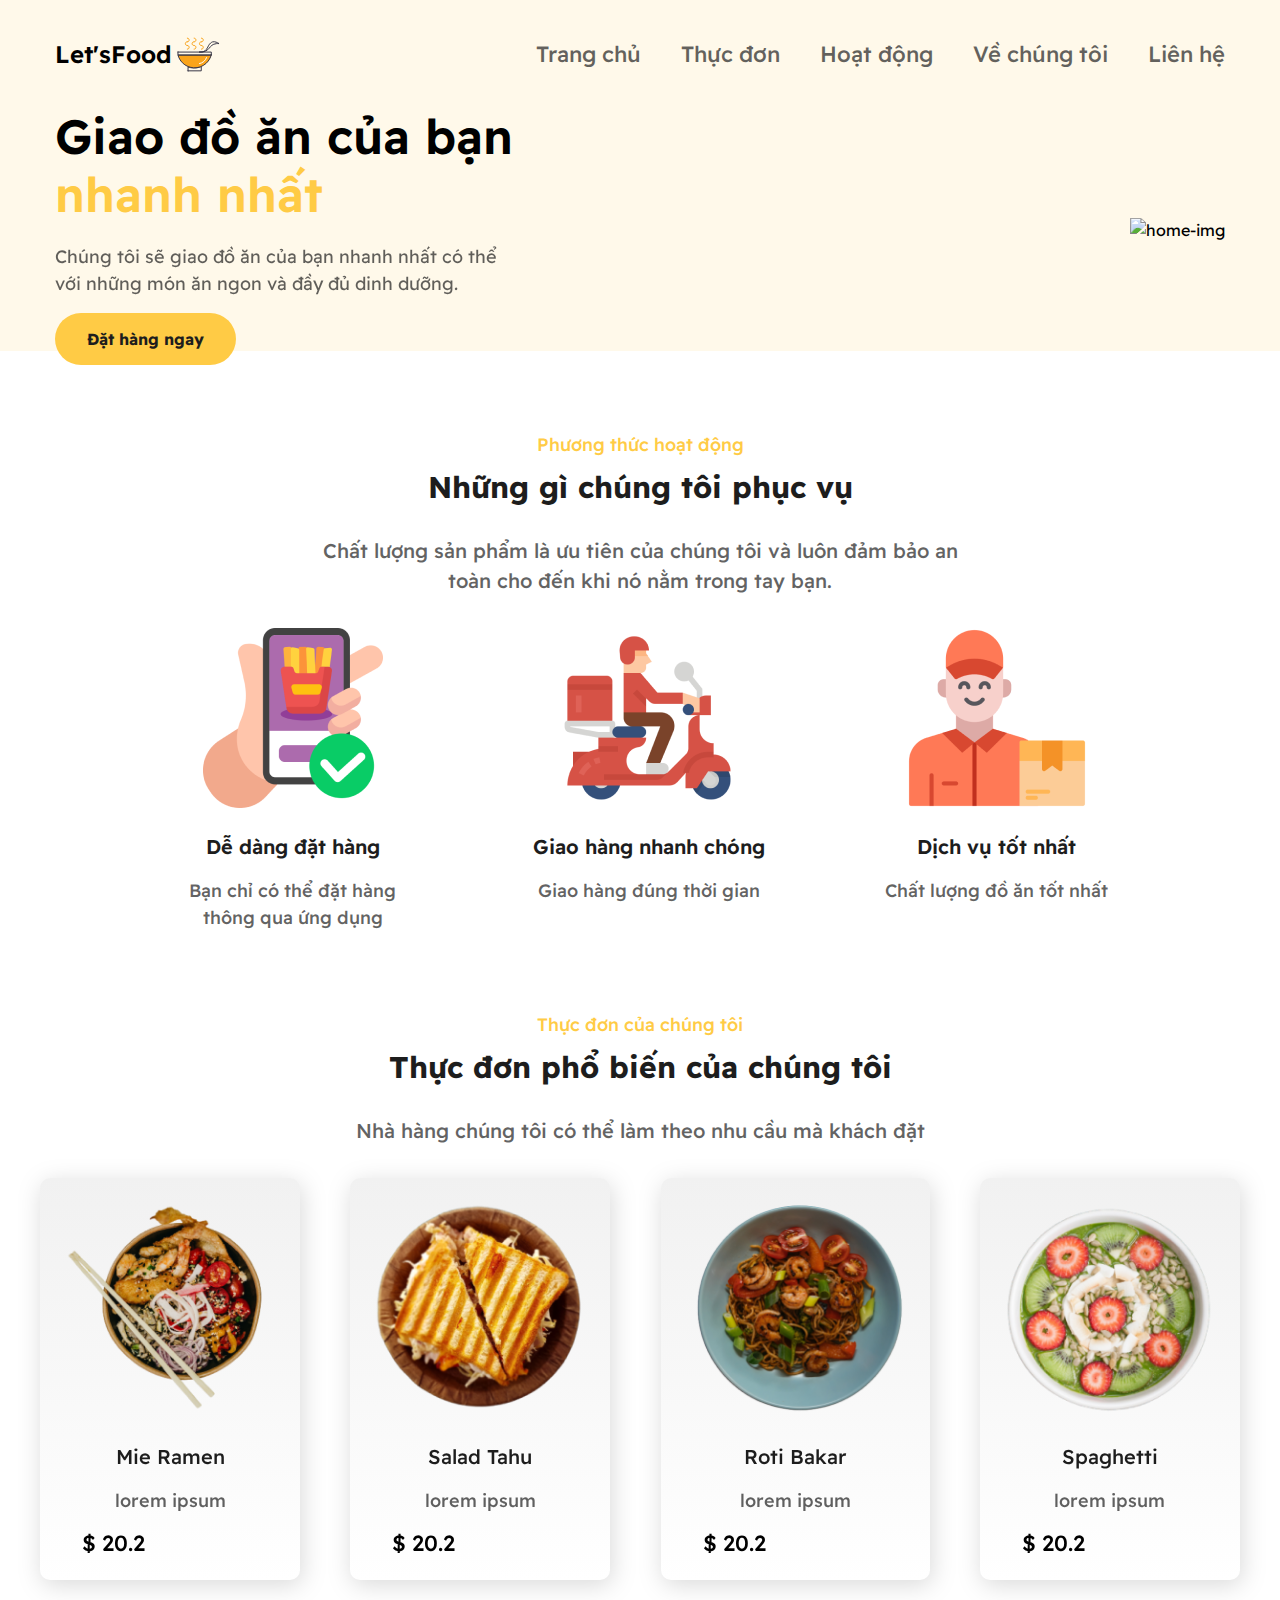
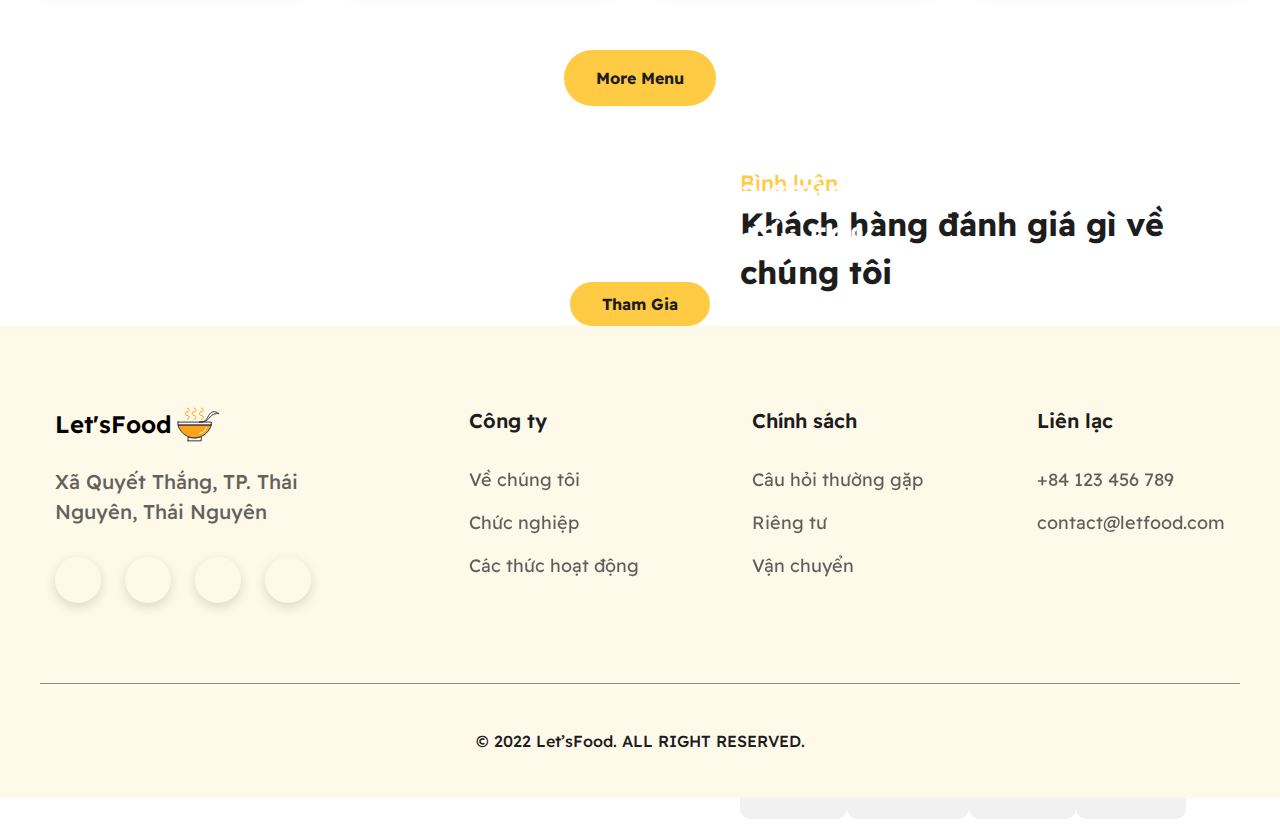
==== commit 5e01a722: "Hồng Đức - Fix Responsive" ====
--- a/index.html
+++ b/index.html
@@ -142,11 +142,10 @@
       <section class="content">
          <div class="serve">
             <div class="serve__content">
-               <p class="serve__header">Hoạt động như thế nào</p>
+               <p class="serve__header">Phương thức hoạt động</p>
                <h2 class="serve__title">Những gì chúng tôi phục vụ</h2>
                <h3 class="serve__description">
-                  Chất lượng sản phẩm là ưu tiên của chúng tôi, và luôn đảm bảo
-                  Halal và an toàn cho đến khi nó nằm trong tay bạn.
+                  Chất lượng sản phẩm là ưu tiên của chúng tôi và luôn đảm bảo an toàn cho đến khi nó nằm trong tay bạn.
                </h3>
             </div>
             <div class="serve__content__items">
@@ -219,7 +218,7 @@
                      class="img__menu"
                   />
                   <div class="content__menu_item_text">
-                     <h3 class="menu__title__item">Mie Ramen</h3>
+                     <h3 class="menu__title__item">Salad Tahu</h3>
                      <h4 class="menu__description__item">lorem ipsum</h4>
                   </div>
                   <div class="price__item">
@@ -234,7 +233,7 @@
                      class="img__menu"
                   />
                   <div class="content__menu_item_text">
-                     <h3 class="menu__title__item">Mie Ramen</h3>
+                     <h3 class="menu__title__item">Roti Bakar</h3>
                      <h4 class="menu__description__item">lorem ipsum</h4>
                   </div>
                   <div class="price__item">
@@ -249,7 +248,7 @@
                      class="img__menu"
                   />
                   <div class="content__menu_item_text">
-                     <h3 class="menu__title__item">Mie Ramen</h3>
+                     <h3 class="menu__title__item">Spaghetti</h3>
                      <h4 class="menu__description__item">lorem ipsum</h4>
                   </div>
                   <div class="price__item">
--- a/assets/css/styles.css
+++ b/assets/css/styles.css
@@ -1,32 +1,32 @@
 *,
 *::before,
 *::after {
-   box-sizing: border-box;
+    box-sizing: border-box;
 }
 * {
-   margin: 0;
-   padding: 0;
-   font: inherit;
-   scroll-behavior: smooth;
+    margin: 0;
+    padding: 0;
+    font: inherit;
+    scroll-behavior: smooth;
 }
 body {
-   font-family: 'Readex Pro', sans-serif;
-   line-height: 1.5;
-   overflow-x: hidden;
+    font-family: 'Readex Pro', sans-serif;
+    line-height: 1.5;
+    overflow-x: hidden;
 }
 img,
 picture,
 video,
 canvas,
 svg {
-   display: block;
-   max-width: 100%;
+    display: block;
+    max-width: 100%;
 }
 input,
 button,
 textarea,
 select {
-   outline: none;
+    outline: none;
 }
 p,
 h1,
@@ -35,235 +35,799 @@
 h4,
 h5,
 h6 {
-   overflow-wrap: break-word;
+    overflow-wrap: break-word;
 }
 
 ul,
 li {
-   list-style: none;
+    list-style: none;
 }
 
 a {
-   text-decoration: none;
+    text-decoration: none;
 }
 
 :root {
-   --max-width: 1200px;
-   --background-color: #fff9ea;
-   --yellow-color: #ffcb45;
-   --orange-color: #ffac4b;
-   --black-color: #1d1d1d;
+    --max-width: 1200px;
+    --background-color: #fff9ea;
+    --yellow-color: #ffcb45;
+    --orange-color: #ffac4b;
+    --black-color: #1d1d1d;
 }
 
 .btn {
-   color: var(--black-color);
-   font-weight: 700;
-   background-color: var(--yellow-color);
-   padding: 1rem 2rem;
-   border-radius: 50px;
-   transition: all 0.3s ease-in-out;
+    color: var(--black-color);
+    font-weight: 700;
+    background-color: var(--yellow-color);
+    padding: 1rem 2rem;
+    border-radius: 50px;
+    transition: all 0.3s ease-in-out;
 }
 
 .btn:hover {
-   background-color: var(--orange-color);
+    background-color: var(--orange-color);
 }
 
 .header {
-   background-color: var(--background-color);
-   position: fixed;
-   top: 0;
-   left: 0;
-   right: 0;
-   z-index: 5;
+    background-color: var(--background-color);
+    position: fixed;
+    top: 0;
+    left: 0;
+    right: 0;
+    z-index: 5;
 }
 
 .header.active {
-   box-shadow: 0 -1px 4px rgba(0, 0, 0, 0.15);
+    box-shadow: 0 -1px 4px rgba(0, 0, 0, 0.15);
 }
 
 .header__container {
-   max-width: var(--max-width);
-   background-color: var(--background-color);
-   margin: 0 auto;
-   height: 108px;
-   display: flex;
-   align-items: center;
-   justify-content: space-between;
+    max-width: var(--max-width);
+    background-color: var(--background-color);
+    margin: 0 auto;
+    height: 108px;
+    display: flex;
+    align-items: center;
+    justify-content: space-between;
 }
 
 .logo {
-   display: flex;
-   align-items: center;
-   gap: 5px;
+    display: flex;
+    align-items: center;
+    gap: 5px;
 }
 
 .logo__text {
-   font-size: 24px;
-   font-weight: 600;
+    font-size: 24px;
+    font-weight: 600;
 }
 
 .navbar__list {
-   display: flex;
-   align-items: center;
-   gap: 40px;
+    display: flex;
+    align-items: center;
+    gap: 40px;
 }
 
 .navbar__item__link {
-   position: relative;
-   font-weight: 500;
-   font-size: 22px;
-   color: rgba(29, 29, 29, 0.7);
-   transition: all 0.3s ease-in-out;
+    position: relative;
+    font-weight: 500;
+    font-size: 22px;
+    color: rgba(29, 29, 29, 0.7);
+    transition: all 0.3s ease-in-out;
 }
 
 .navbar__item__link::after {
-   content: '';
-   position: absolute;
-   bottom: -10px;
-   left: 0;
-   width: 0%;
-   height: 4px;
-   border-radius: 4px;
-   background-color: var(--yellow-color);
-   transition: all 0.3s ease-in-out;
+    content: '';
+    position: absolute;
+    bottom: -10px;
+    left: 0;
+    width: 0%;
+    height: 4px;
+    border-radius: 4px;
+    background-color: var(--yellow-color);
+    transition: all 0.3s ease-in-out;
 }
 
 .navbar__item__link:hover.navbar__item__link::after {
-   width: 100%;
+    width: 100%;
 }
 
 .navbar__item__link:hover {
-   color: var(--black-color);
+    color: var(--black-color);
 }
 
 .navbar__item__link.active {
-   color: var(--black-color);
+    color: var(--black-color);
 }
 
 .navbar__item__link.active::after {
-   width: 100%;
+    width: 100%;
 }
 
 .navbar__toggle__mb {
-   width: 35px;
-   height: 4px;
-   border-radius: 4px;
-   background-color: rgba(29, 29, 29, 0.7);
-   cursor: pointer;
-   position: relative;
-   transition: all 0.3s ease-in-out;
-   display: none;
-   z-index: 20;
+    width: 35px;
+    height: 4px;
+    border-radius: 4px;
+    background-color: rgba(29, 29, 29, 0.7);
+    cursor: pointer;
+    position: relative;
+    transition: all 0.3s ease-in-out;
+    display: none;
+    z-index: 20;
 }
 
 .navbar__toggle__mb::before,
 .navbar__toggle__mb::after {
-   content: '';
-   position: absolute;
-   width: 35px;
-   height: 4px;
-   border-radius: 4px;
-   background-color: rgba(29, 29, 29, 0.7);
-   transition: all 0.3s ease-in-out;
+    content: '';
+    position: absolute;
+    width: 35px;
+    height: 4px;
+    border-radius: 4px;
+    background-color: rgba(29, 29, 29, 0.7);
+    transition: all 0.3s ease-in-out;
 }
 
 .navbar__toggle__mb::before {
-   top: -10px;
+    top: -10px;
 }
 
 .navbar__toggle__mb::after {
-   bottom: -10px;
+    bottom: -10px;
 }
 
 .navbar__toggle__mb.active::before {
-   transform: rotate(45deg) translate(10px, 5px);
+    transform: rotate(45deg) translate(10px, 5px);
 }
 
 .navbar__toggle__mb.active::after {
-   transform: rotate(-45deg) translate(10px, -5px);
+    transform: rotate(-45deg) translate(10px, -5px);
 }
 
 .navbar__toggle__mb.active {
-   background-color: transparent;
+    background-color: transparent;
+}
+
+/* SERVICES & MENU */
+.serve {
+    margin-top: 80px;
+    max-width: 1200px;
+    margin-left: auto;
+    margin-right: auto;
+}
+.serve__content {
+    text-align: center;
+}
+.serve__header {
+    text-align: center;
+    color: var(--yellow-color);
+    font-weight: 500;
+    font-size: 18px;
+}
+
+.serve__title {
+    margin-top: 7px;
+    color: var(--black-color);
+    font-weight: 700;
+    font-size: 30px;
+}
+
+.serve__description {
+    margin-top: 26px;
+    max-width: 660px;
+    width: 100%;
+    font-weight: 500;
+    font-size: 20px;
+    margin-left: auto;
+    margin-right: auto;
+    text-align: center;
+    color: rgba(29, 29, 29, 0.7);
+}
+
+.serve__content__items {
+    margin-top: 32px;
+    gap: 120px;
+    display: flex;
+    justify-content: center;
+}
+
+.serve__content__item {
+    display: flex;
+    flex-direction: column;
+    align-items: center;
+    text-align: center;
+    max-width: 241px;
+}
+
+.serve__title__item {
+    margin-top: 24px;
+    font-weight: 600;
+    font-size: 20px;
+    color: var(--black-color);
+    margin-left: auto;
+    margin-right: auto;
+}
+.serve__description__item {
+    margin-top: 15px;
+    font-weight: 500;
+    font-size: 18px;
+    color: rgba(29, 29, 29, 0.7);
+}
+
+/* MENU */
+.menu {
+    margin-top: 80px;
+    max-width: 1200px;
+    margin-left: auto;
+    margin-right: auto;
+}
+.menu__content {
+    text-align: center;
+}
+.menu__header {
+    text-align: center;
+    color: var(--yellow-color);
+    font-weight: 500;
+    font-size: 18px;
+}
+
+.menu__title {
+    margin-top: 7px;
+    color: var(--black-color);
+    font-weight: 700;
+    font-size: 30px;
+}
+
+.menu__description {
+    margin-top: 26px;
+    font-weight: 500;
+    font-size: 20px;
+    margin-left: auto;
+    margin-right: auto;
+    text-align: center;
+    color: rgba(29, 29, 29, 0.7);
+}
+.menu__items {
+    margin-top: 32px;
+    display: flex;
+    gap: 24px;
+    justify-content: space-between;
+    align-items: center;
+}
+
+.menu__item {
+    border-radius: 10px;
+    padding: 20px;
+    background: linear-gradient(180deg, rgba(241, 241, 241, 1) 0%, rgba(255, 255, 255, 1) 100%);
+    filter: drop-shadow(2px 5px 12px rgba(0, 0, 0, 0.15));
+    transition: all 0.3s ease-in-out;
+}
+
+.menu__item:hover {
+    transform: scale(1.05);
+}
+
+.img__menu {
+    /* max-width: 220px; */
+    max-height: 220px;
+    width: 100%;
+}
+
+.menu__title__item {
+    margin-top: 24px;
+    font-weight: 500;
+    font-size: 20px;
+    color: var(--black-color);
+    text-align: center;
+}
+.menu__description__item {
+    margin-top: 15px;
+    font-weight: 500;
+    font-size: 18px;
+    color: rgba(29, 29, 29, 0.7);
+    text-align: center;
+}
+.price__item {
+    margin-top: 13px;
+    display: flex;
+    justify-content: space-between;
+    align-items: center;
+    margin-left: 22px;
+    margin-right: 22px;
+}
+
+.price__item p {
+    font-weight: 500;
+    font-size: 22px;
+}
+
+.price__item > i:hover {
+    color: var(--yellow-color);
+}
+
+/* menu button */
+
+.menu__button {
+    margin-top: 70px;
+    border: none;
+    display: flex;
+    justify-content: center;
+}
+
+.menu__button button {
+    border: none;
+}
+
+/* ABOUT */
+.about {
+    position: relative;
+    margin-top: 45px;
+    display: flex;
+    justify-content: space-between;
+    max-width: 1000px;
+    margin-left: auto;
+    margin-right: auto;
+    margin-bottom: 80px;
+}
+
+.about__image div {
+    margin-top: 15px;
+    gap: 15px;
+    display: flex;
+    padding: 0;
+}
+
+.about__content {
+    position: absolute;
+    top: 5%;
+    left: 60%;
+    /* max-width: 480px; */
+    margin-top: 15px;
+}
+
+.about__content h3 {
+    color: var(--yellow-color);
+    font-weight: 500;
+    font-size: 22px;
+}
+
+.about__content h1 {
+    color: var(--black-color);
+    font-weight: 700;
+    font-size: 32px;
+    margin-bottom: 32px;
+    max-width: 480px !important;
+}
+
+.about__content-comment {
+    position: relative;
+    display: flex;
+    border-radius: 10px;
+    margin-bottom: 15px;
+}
+
+.about__content-user {
+    display: flex;
+    gap: 18px;
+    margin-bottom: 24px;
+}
+
+.about__content-user div > h3 {
+    font-weight: 500;
+    font-size: 20px;
+    color: var(--black-color);
+}
+
+.about__content-description p {
+    font-weight: 400;
+    font-size: 18px;
+    color: rgba(29, 29, 29, 0.7);
+}
+
+.slick-dots {
+    display: flex;
+    align-items: center;
+    justify-content: center;
+    position: absolute;
+    bottom: -15%;
+    left: 1%;
+    transform: translateX(-50%, 50%);
+}
+
+.slick-dots button {
+    cursor: pointer;
+    height: 8px;
+    width: 8px;
+    margin: 0 4px;
+    background-color: var(--background-color);
+    border-radius: 50%;
+    border: none;
+    font-size: 0;
+}
+
+.slick-dots .slick-active button,
+.slick-dots button:hover {
+    background-color: var(--yellow-color);
+}
+
+.slider {
+    background-color: #f1f1f1;
+    padding: 28px 20px;
+    border-radius: 10px;
+    animation: slide 0.5s ease-in-out;
+}
+
+.slick-initialized .slick-slide {
+    margin: 0 10px;
+    max-width: 480px;
+}
+
+/* JOIN */
+.join {
+    max-width: var(--max-width);
+    margin-left: auto;
+    margin-right: auto;
+    position: relative;
+    z-index: 0;
+    margin-bottom: 80px;
+}
+
+.join__content > img {
+    border-radius: 10px;
+    background: linear-gradient(0deg, rgba(0, 0, 0, 0.71), rgba(0, 0, 0, 0.71));
+}
+
+.join .join__content {
+    display: flex;
+    flex-direction: column;
+    justify-content: center;
+    align-items: center;
+    position: absolute;
+    top: 50%;
+    left: 50%;
+    transform: translate(-50%, -50%);
+    z-index: 1;
+}
+
+.join .join__content-container {
+    color: white;
+    font-weight: 700;
+    font-size: 32px;
+    text-align: center;
+    margin-bottom: 20px;
+}
+
+.join__content > button {
+    cursor: pointer;
+    padding: 10px 32px;
+    border-radius: 50px;
+    border: none;
+}
+
+/* FOOTER */
+
+.footer {
+    background-color: var(--background-color);
+    position: relative;
+}
+
+.footer__container {
+    padding: 80px 15px;
+    max-width: var(--max-width);
+    margin: 0 auto;
+    display: flex;
+    justify-content: space-between;
+    position: relative;
+    z-index: 3;
+}
+
+.footer__about__address {
+    max-width: 300px;
+    margin-top: 25px;
+    font-size: 20px;
+    font-weight: 500;
+    color: rgba(29, 29, 29, 0.7);
+}
+
+.social {
+    margin-top: 30px;
+    display: flex;
+    gap: 24px;
+    align-items: center;
+}
+
+.social__item {
+    font-size: 24px;
+    color: var(--black-color);
+    width: 46px;
+    height: 46px;
+    border-radius: 50%;
+    display: flex;
+    align-items: center;
+    justify-content: center;
+    box-shadow: 0px 4px 12px rgba(29, 29, 29, 0.15);
+    transition: all 0.3s ease-in-out;
+}
+
+.social__item:hover {
+    background-color: var(--yellow-color);
+    box-shadow: 0px 4px 24px rgba(29, 29, 29, 0.25);
+}
+
+.footer__link__title {
+    font-size: 20px;
+    color: var(--black-color);
+    font-weight: 600;
+    margin-bottom: 30px;
+}
+
+.footer__list {
+    display: flex;
+    flex-direction: column;
+    gap: 16px;
+}
+
+.footer__item__link {
+    font-size: 18px;
+    color: var(--black-color);
+    opacity: 70%;
+    margin-bottom: 15px;
+    transition: all 0.3s ease-in-out;
+}
+
+.footer__item__link:hover {
+    opacity: 100%;
+}
+
+.footer__line {
+    max-width: var(--max-width);
+    height: 1px;
+    background-color: rgba(29, 29, 29, 0.5);
+    margin: 0 auto;
+}
+
+.footer__bottom {
+    padding: 45px 0;
+    display: flex;
+    justify-content: center;
+    align-items: center;
+    color: var(--black-color);
+    font-weight: 500;
+}
+
+.footer__decor__1 {
+    position: absolute;
+    top: 60px;
+    right: 22%;
+}
+
+.footer__decor__2 {
+    position: absolute;
+    top: 45%;
+    left: 55%;
+}
+
+.footer__decor__3 {
+    position: absolute;
+    top: 70px;
+    left: 40%;
+}
+
+@media only screen and (max-width: 992px) {
+    .footer__container {
+        padding: 80px 15px;
+        flex-direction: column;
+        align-items: center;
+        text-align: center;
+        gap: 25px;
+    }
+
+    .footer__about {
+        display: flex;
+        flex-direction: column;
+        align-items: center;
+    }
+
+    .footer__link__title {
+        margin-bottom: 10px;
+    }
+
+    .footer__decor__1,
+    .footer__decor__2,
+    .footer__decor__3 {
+        display: none;
+    }
 }
 
 /* Extra small devices (phones, 600px and down) */
 @media only screen and (max-width: 600px) {
-   .header__container {
-      padding: 0 15px;
-      height: 80px;
-   }
-
-   .navbar__toggle__mb {
-      display: block;
-   }
-
-   .navbar__list {
-      position: fixed;
-      top: 0;
-      left: 0;
-      width: 100%;
-      height: 100vh;
-      z-index: 10;
-      background-color: var(--background-color);
-      display: flex;
-      flex-direction: column;
-      align-items: center;
-      justify-content: center;
-      gap: 30px;
-      transform: translateX(-100%);
-      transition: all 0.3s ease-in-out;
-   }
-
-   .navbar__list.active {
-      transform: translateX(0);
-   }
+    .header__container {
+        padding: 0 15px;
+        height: 80px;
+    }
+
+    .navbar__toggle__mb {
+        display: block;
+    }
+
+    .navbar__list {
+        position: fixed;
+        top: 0;
+        left: 0;
+        width: 100%;
+        height: 100vh;
+        z-index: 10;
+        background-color: var(--background-color);
+        display: flex;
+        flex-direction: column;
+        align-items: center;
+        justify-content: center;
+        gap: 30px;
+        transform: translateX(-100%);
+        transition: all 0.3s ease-in-out;
+    }
+
+    .navbar__list.active {
+        transform: translateX(0);
+    }
+
+    /* SERVE */
+    .serve__description {
+        padding: 0 15px;
+    }
+
+    .serve__content__items {
+        margin-top: 100px;
+        display: flex;
+        gap: 50px;
+        flex-direction: column;
+        align-items: center;
+        justify-content: center;
+    }
+
+    /* MENU */
+    .menu__items {
+        display: flex;
+        flex-direction: column;
+        align-items: center;
+        justify-content: center;
+        padding: 0 15px;
+    }
+
+    .menu__item {
+        width: 100%;
+    }
+
+    .img__menu {
+        max-width: 200px;
+        margin: 0 auto;
+        object-fit: cover;
+    }
+
+    .menu__description {
+        padding: 0 20px;
+    }
+
+    /* ABOUT */
+    .about {
+        position: relative;
+        /* display: flex;
+      flex-direction: column; */
+        margin-bottom: 450px;
+    }
+
+    .about__image {
+        padding: 0 15px;
+        /* max-width: 350px; */
+        width: 100%;
+        margin-left: auto;
+        margin-right: auto;
+        display: flex;
+        flex-direction: column;
+        justify-content: center;
+    }
+
+    .about__image > div > img {
+        width: 100%;
+    }
+
+    .about__image > div {
+        display: grid;
+        grid-template-columns: repeat(2, 1fr);
+    }
+
+    .about__content {
+        max-width: 320px;
+        width: 100%;
+        position: absolute;
+        top: 100%;
+        left: 10%;
+        transform: translate(0);
+        margin-left: auto;
+        margin-right: auto;
+        display: flex;
+        flex-direction: column;
+        text-align: center;
+        justify-content: center;
+    }
+
+    .about__content h1 {
+        max-width: 320px !important;
+    }
+
+    .slick-initialized .slick-slide {
+        max-width: 310px;
+    }
+
+    .slick-dots {
+        left: 50%;
+        transform: translateX(-50%);
+    }
+
+    /* JOIN */
+    .join {
+        padding: 0 15px;
+    }
+
+    .join > img {
+        height: 200px;
+        object-fit: cover;
+        border-radius: 10px;
+    }
+    .join .join__content {
+        top: 50%;
+        width: 80%;
+    }
+    .join .join__content-container {
+        font-weight: 500;
+        font-size: 20px;
+        margin-bottom: 10px;
+    }
 }
 
 /* Small devices (portrait tablets and large phones, 600px and up) */
 @media only screen and (min-width: 600px) {
-   .header__container {
-      padding: 0 15px;
-   }
+    .header__container {
+        padding: 0 15px;
+    }
 }
 
 /* Medium devices (landscape tablets, 768px and up) */
 @media only screen and (min-width: 768px) {
-   .header__container {
-      padding: 0 15px;
-   }
+    .header__container {
+        padding: 0 15px;
+    }
 }
 
 /* Large devices (laptops/desktops, 992px and up) */
 @media only screen and (max-width: 992px) {
-   .header__container {
-      padding: 0 15px;
-      height: 80px;
-   }
-
-   .navbar__toggle__mb {
-      display: block;
-   }
-
-   .navbar__list {
-      position: fixed;
-      top: 0;
-      left: 0;
-      width: 100%;
-      height: 100vh;
-      background-color: var(--background-color);
-      display: flex;
-      flex-direction: column;
-      align-items: center;
-      justify-content: center;
-      gap: 30px;
-      transform: translateX(-100%);
-      transition: all 0.3s ease-in-out;
-   }
-
-   .navbar__list.active {
-      transform: translateX(0);
-   }
+    .header__container {
+        padding: 0 15px;
+        height: 80px;
+    }
+
+    .navbar__toggle__mb {
+        display: block;
+    }
+
+    .navbar__list {
+        position: fixed;
+        top: 0;
+        left: 0;
+        width: 100%;
+        height: 100vh;
+        background-color: var(--background-color);
+        display: flex;
+        flex-direction: column;
+        align-items: center;
+        justify-content: center;
+        gap: 30px;
+        transform: translateX(-100%);
+        transition: all 0.3s ease-in-out;
+    }
+
+    .navbar__list.active {
+        transform: translateX(0);
+    }
 }
 
 /* Extra large devices (large laptops and desktops, 1200px and up) */
@@ -272,527 +836,79 @@
 
 /* HOME */
 .home {
-   padding-top: 108px;
-   background-color: var(--background-color);
-   position: relative;
+    padding-top: 108px;
+    background-color: var(--background-color);
+    position: relative;
 }
 
 .home__decor {
-   position: absolute;
-   bottom: 40px;
-   left: 0;
+    position: absolute;
+    bottom: 40px;
+    left: 0;
 }
 
 .home__container {
-   padding: 0 15px;
-   max-width: var(--max-width);
-   margin: 0 auto;
-   display: flex;
-   justify-content: space-between;
-   align-items: center;
+    padding: 0 15px;
+    max-width: var(--max-width);
+    margin: 0 auto;
+    display: flex;
+    justify-content: space-between;
+    align-items: center;
 }
 
 .home__title {
-   max-width: 480px;
-   font-weight: 600;
-   font-size: 48px;
-   line-height: 1.2;
+    max-width: 480px;
+    font-weight: 600;
+    font-size: 48px;
+    line-height: 1.2;
 }
 
 .home__title span {
-   color: var(--yellow-color);
+    color: var(--yellow-color);
 }
 
 .home__description {
-   max-width: 450px;
-   font-size: 18px;
-   margin-top: 20px;
-   color: var(--black-color);
-   opacity: 70%;
-   margin-bottom: 30px;
+    max-width: 450px;
+    font-size: 18px;
+    margin-top: 20px;
+    color: var(--black-color);
+    opacity: 70%;
+    margin-bottom: 30px;
 }
 
 .home__img {
-   position: relative;
+    position: relative;
 }
 
 .home__img__decor-2 {
-   position: absolute;
-   right: 0;
-   top: 50%;
-   transform: translateY(-50%);
+    position: absolute;
+    right: 0;
+    top: 50%;
+    transform: translateY(-50%);
 }
 
 .home__img__decor-3 {
-   position: absolute;
-   bottom: 30px;
+    position: absolute;
+    bottom: 30px;
 }
 
 @media only screen and (max-width: 992px) {
-   .home__container {
-      padding-top: 80px;
-      padding: 0 15px;
-      flex-direction: column;
-      align-items: center;
-   }
-
-   .home__content {
-      text-align: center;
-   }
-
-   .home__img {
-      margin-top: 30px;
-   }
-
-   .home__decor {
-      display: none;
-   }
-}
-
-/* SERVICES & MENU */
-.serve{
-   margin-top: 80px;
-   max-width: 1200px;
-   margin-left: auto;
-   margin-right: auto;
-}
-.serve__content{
-   text-align: center;
-}
-.serve__header{
-   text-align: center;
-   color: var(--yellow-color);
-   font-weight: 500;
-   font-size: 18px;
-}
-
-.serve__title{
-   margin-top: 7px;
-   color: var(--black-color);
-   font-weight: 700;
-   font-size: 30px;
-}
-
-.serve__description{
-   margin-top: 26px;
-   max-width: 660px;
-   width: 100%;
-   font-weight: 500;
-   font-size: 20px;
-   margin-left: auto;
-   margin-right: auto;
-   text-align: center;
-   color: rgba(29, 29, 29, 0.7);
-}
-
-
-.serve__content__items{
-   margin-top: 32px;
-   gap: 120px;
-   display: flex;
-   justify-content: center;
-}
-
-.serve__content__item {
-   display: flex;
-   flex-direction: column;
-   align-items: center;
-   text-align: center;;
-   max-width:241px;
-}
-
-.serve__title__item{
-   margin-top: 24px;
-   font-weight: 600;
-   font-size: 20px;
-   color: var(--black-color);
-   margin-left: auto;
-   margin-right: auto;
-}
-.serve__description__item{
-   margin-top: 15px;
-   font-weight: 500;
-   font-size: 18px;
-   color: rgba(29, 29, 29, 0.7);
-}
-
-/* MENU */
-.menu{
-  margin-top: 80px;
-  max-width: 1200px;
-  margin-left: auto;
-  margin-right: auto;
-}
-.menu__content{
-  text-align: center;
-}
-.menu__header{
-  text-align: center;
-  color: var(--yellow-color);
-  font-weight: 500;
-  font-size: 18px;
-}
-
-.menu__title{
-  margin-top: 7px;
-  color: var(--black-color);
-  font-weight: 700;
-  font-size: 30px;
-}
-
-.menu__description{
-  margin-top: 26px;
-  font-weight: 500;
-  font-size: 20px;
-  margin-left: auto;
-  margin-right: auto;
-  text-align: center;
-  color: rgba(29, 29, 29, 0.7);
-}
-.menu__items{
-  margin-top: 32px;
-  display: flex;
-  gap: 24px;
-  justify-content: space-between;
-  align-items: center;
-}
-
-.menu__item{
-  border: 1px solid rgba(29, 29, 29, 0.1);
-  border-radius: 10px;
-  padding: 20px;
-  background: linear-gradient(180deg, rgba(241,241,241,1) 0%, rgba(255,255,255,1) 100%);
-}
-
-.img__menu {
-   /* max-width: 220px; */
-   max-height: 220px;
-   width: 100%;
-}
-
-.menu__title__item{
-  margin-top: 24px;
-  font-weight: 500;
-  font-size: 20px;
-  color: var(--black-color);
-  text-align: center;
-}
-.menu__description__item{
-  margin-top: 15px;
-  font-weight: 500;
-  font-size: 18px;
-  color: rgba(29, 29, 29, 0.7);
-  text-align: center;
-}
-.price__item{
-  margin-top: 13px;
-  display: flex;
-  justify-content: space-between;
-  align-items: center;
-  margin-left: 22px;
-  margin-right: 22px;
-}
-
-.price__item p {
-   font-weight: 500;
-   font-size: 22px;
-}
-
-.price__item > i:hover {
-   color: var(--yellow-color);
-}
-
-   /* menu button */
-
-.menu__button {
-   margin-top: 70px;
-   border: none;
-   display: flex;
-   justify-content: center;
-}
-
-.menu__button button {
-   border: none;
-}
-
-/* ABOUT */
-.about {
-   position: relative;
-   margin-top: 45px;
-   display: flex;
-   justify-content: space-between;
-   max-width: 1000px;
-   margin-left: auto;
-   margin-right: auto;
-   margin-bottom: 80px;
-}
-
-.about__image div {
-   margin-top: 15px;
-   gap: 15px;
-   display: flex;
-   padding: 0;
-}
-
-.about__content {
-   position: absolute;
-   top: 5%;
-   left: 60%;
-   /* max-width: 480px; */
-   margin-top: 15px;
-}
-
-.about__content h3 {
-   color: var(--yellow-color);
-   font-weight: 500;
-   font-size: 22px;
-}
-
-.about__content h1 {
-   color: var(--black-color);
-   font-weight: 700;
-   font-size: 32px;
-   margin-bottom: 32px;
-   max-width: 480px !important;
-}
-
-.about__content-comment {
-   position: relative;
-   display: flex;
-   border-radius: 10px;
-   margin-bottom: 15px;
-}
-
-.about__content-user {
-   display: flex;
-   gap: 18px;
-   margin-bottom: 24px;
-}
-
-.about__content-user div > h3 {
-   font-weight: 500;
-   font-size: 20px;
-   color: var(--black-color);
-}
-
-.about__content-description p {
-   font-weight: 400;
-   font-size: 18px;
-   color: rgba(29, 29, 29, 0.7);
-}
-
-.slick-dots {
-   display: flex;
-   align-items: center;
-   justify-content: center;
-   position: absolute;
-   bottom: -15%;
-   left: 1%;
-   transform: translateX(-50%, 50%);
-}
-
-.slick-dots button {
-   cursor: pointer;
-   height: 8px;
-   width: 8px;
-   margin: 0 4px;
-   background-color: var(--background-color);
-   border-radius: 50%;
-   border: none;
-   font-size: 0;
-}
-
-.slick-dots .slick-active button,
-.slick-dots button:hover {
-   background-color: var(--yellow-color);
-}
-
-.slider {
-   background-color: #f1f1f1;
-   padding: 28px 20px;
-   border-radius: 10px;
-   animation: slide 0.5s ease-in-out;
-}
-
-.slick-initialized .slick-slide {
-   margin: 0 10px;
-   max-width: 480px;
-}
-
-/* JOIN */
-.join {
-   max-width: 1200px;
-   margin-left: auto;
-   margin-right: auto;
-   position: relative;
-   z-index: 0;
-   margin-bottom: 80px;
-}
-
-.join__content > img {
-   border-radius: 10px;
-   background: linear-gradient(0deg, rgba(0, 0, 0, 0.71), rgba(0, 0, 0, 0.71));
-}
-
-.join .join__content {
-   display: flex;
-   flex-direction: column;
-   justify-content: center;
-   align-items: center;
-   position: absolute;
-   top: 50%;
-   left: 50%;
-   transform: translate(-50%, -50%);
-   max-width: 100%;
-   z-index: 1;
-}
-
-.join .join__content-container {
-   color: white;
-   font-weight: 700;
-   font-size: 32px;
-   text-align: center;
-   margin-bottom: 20px;
-}
-
-.join__content > button {
-   cursor: pointer;
-   padding: 10px 32px;
-   border-radius: 50px;
-   border: none;
-}
-
-/* FOOTER */
-
-.footer {
-   background-color: var(--background-color);
-   position: relative;
-}
-
-.footer__container {
-   padding: 80px 15px;
-   max-width: var(--max-width);
-   margin: 0 auto;
-   display: flex;
-   justify-content: space-between;
-   position: relative;
-   z-index: 3;
-}
-
-.footer__about__address {
-   max-width: 300px;
-   margin-top: 25px;
-   font-size: 20px;
-   font-weight: 500;
-   color: rgba(29, 29, 29, 0.7);
-}
-
-.social {
-   margin-top: 30px;
-   display: flex;
-   gap: 24px;
-   align-items: center;
-}
-
-.social__item {
-   font-size: 24px;
-   color: var(--black-color);
-   width: 46px;
-   height: 46px;
-   border-radius: 50%;
-   display: flex;
-   align-items: center;
-   justify-content: center;
-   box-shadow: 0px 4px 12px rgba(29, 29, 29, 0.15);
-   transition: all 0.3s ease-in-out;
-}
-
-.social__item:hover {
-   background-color: var(--yellow-color);
-   box-shadow: 0px 4px 24px rgba(29, 29, 29, 0.25);
-}
-
-.footer__link__title {
-   font-size: 20px;
-   color: var(--black-color);
-   font-weight: 600;
-   margin-bottom: 30px;
-}
-
-.footer__list {
-   display: flex;
-   flex-direction: column;
-   gap: 16px;
-}
-
-.footer__item__link {
-   font-size: 18px;
-   color: var(--black-color);
-   opacity: 70%;
-   margin-bottom: 15px;
-   transition: all 0.3s ease-in-out;
-}
-
-.footer__item__link:hover {
-   opacity: 100%;
-}
-
-.footer__line {
-   max-width: var(--max-width);
-   height: 1px;
-   background-color: rgba(29, 29, 29, 0.5);
-   margin: 0 auto;
-}
-
-.footer__bottom {
-   padding: 45px 0;
-   display: flex;
-   justify-content: center;
-   align-items: center;
-   color: var(--black-color);
-   font-weight: 500;
-}
-
-.footer__decor__1 {
-   position: absolute;
-   top: 60px;
-   right: 22%;
-}
-
-.footer__decor__2 {
-   position: absolute;
-   top: 45%;
-   left: 55%;
-}
-
-.footer__decor__3 {
-   position: absolute;
-   top: 70px;
-   left: 40%;
-}
-
-@media only screen and (max-width: 992px) {
-   .footer__container {
-      padding: 80px 15px;
-      flex-direction: column;
-      align-items: center;
-      text-align: center;
-      gap: 25px;
-   }
-
-   .footer__about {
-      display: flex;
-      flex-direction: column;
-      align-items: center;
-   }
-
-   .footer__link__title {
-      margin-bottom: 10px;
-   }
-
-   .footer__decor__1,
-   .footer__decor__2,
-   .footer__decor__3 {
-      display: none;
-   }
-}
+    .home__container {
+        padding-top: 80px;
+        padding: 0 15px;
+        flex-direction: column;
+        align-items: center;
+    }
+
+    .home__content {
+        text-align: center;
+    }
+
+    .home__img {
+        margin-top: 30px;
+    }
+
+    .home__decor {
+        display: none;
+    }
+}
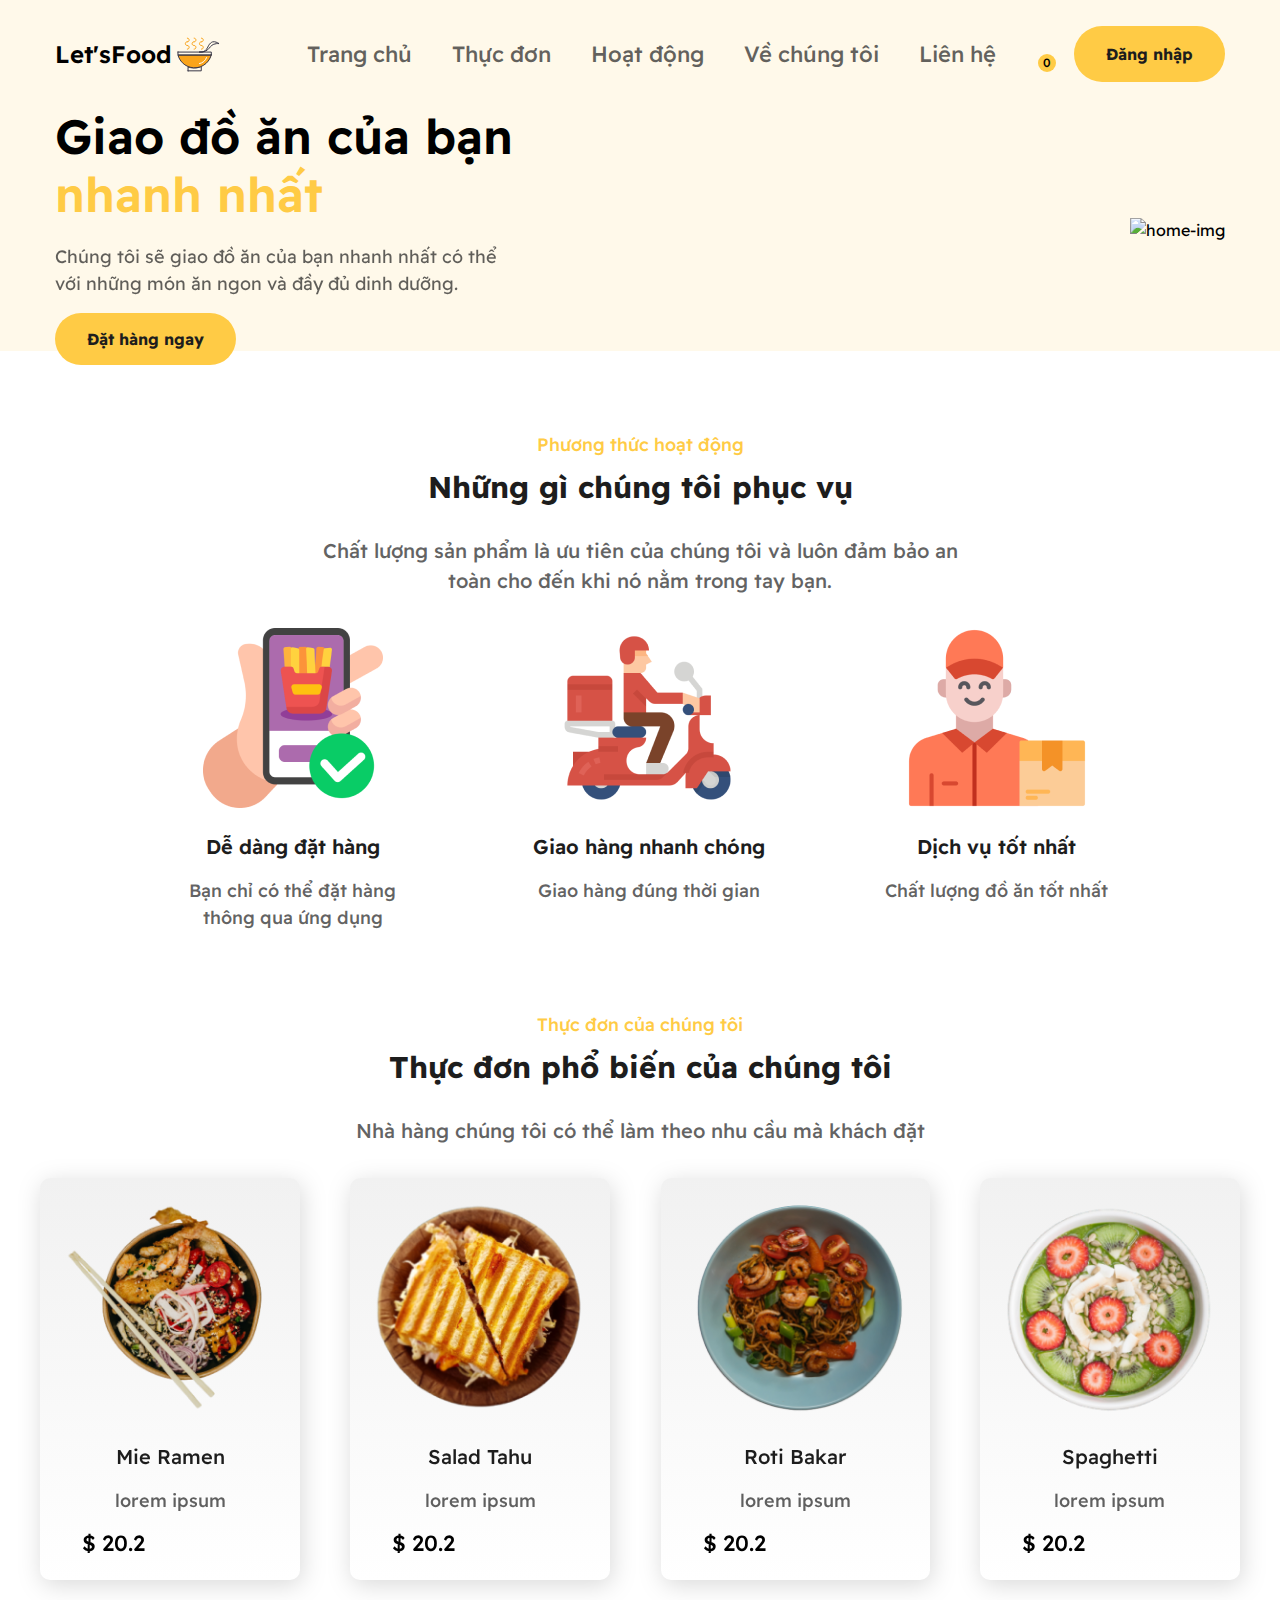
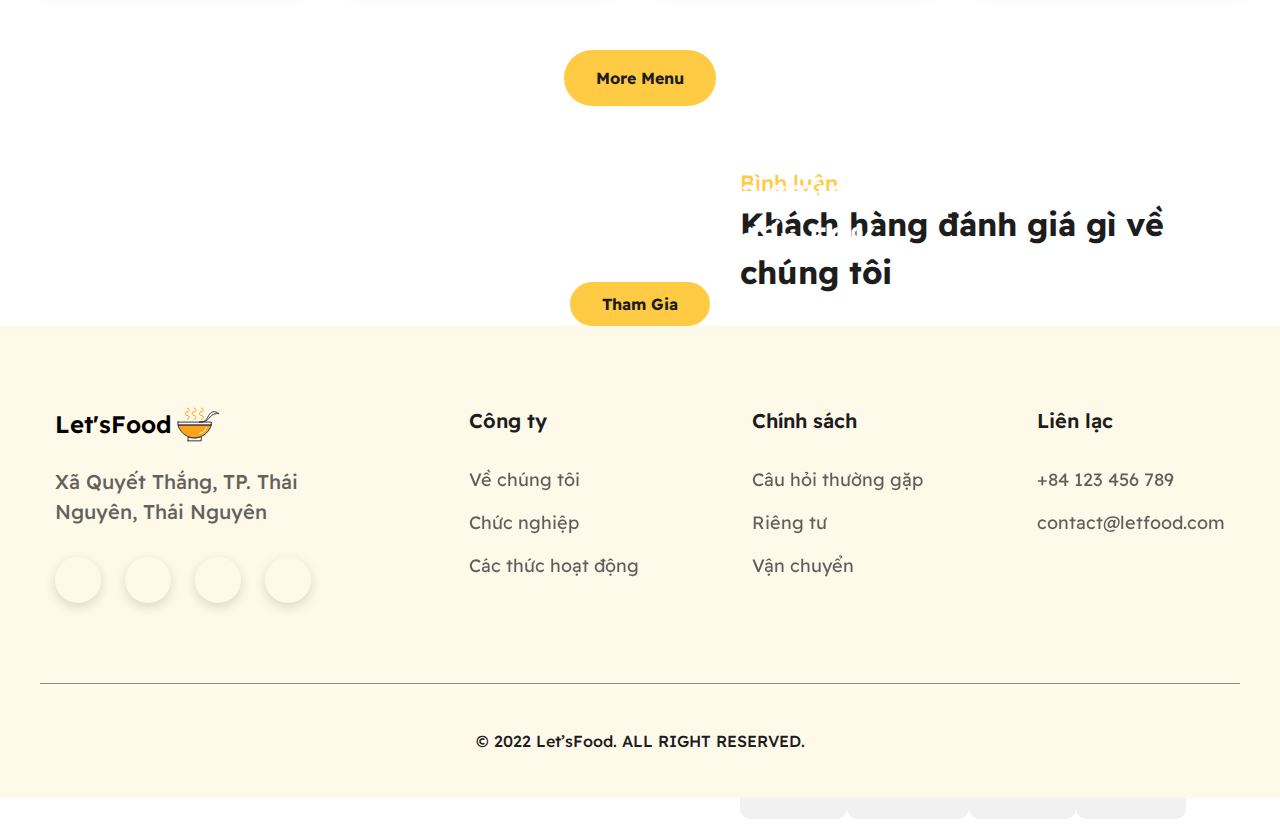
==== commit 61da894c: "Hồng Đức - Cart" ====
--- a/index.html
+++ b/index.html
@@ -1,518 +1,476 @@
 <!DOCTYPE html>
 <html lang="en">
-   <head>
-      <meta charset="UTF-8" />
-      <meta http-equiv="X-UA-Compatible" content="IE=edge" />
-      <meta name="viewport" content="width=device-width, initial-scale=1.0" />
-
-      <!-- font google -->
-      <link rel="preconnect" href="https://fonts.googleapis.com" />
-      <link rel="preconnect" href="https://fonts.gstatic.com" crossorigin />
-      <link
-         href="https://fonts.googleapis.com/css2?family=Readex+Pro:wght@300;400;500;600;700&display=swap"
-         rel="stylesheet"
-      />
-
-      <!-- css -->
-      <link rel="stylesheet" href="./assets/css/styles.css" />
-      <link
-         rel="stylesheet"
-         type="text/css"
-         href="//cdn.jsdelivr.net/npm/slick-carousel@1.8.1/slick/slick.css"
-      />
-
-      <title>Let's Food</title>
-   </head>
-   <body>
-      <!-- HEADER -->
-      <header class="header">
-         <div class="header__container">
-            <div class="logo">
-               <span class="logo__text"> Let'sFood </span>
-               <svg
-                  width="43"
-                  height="35"
-                  viewBox="0 0 43 35"
-                  fill="none"
-                  xmlns="http://www.w3.org/2000/svg"
-               >
-                  <path
-                     d="M17.0996 4.83496C17.5835 4.83498 18.0479 4.64398 18.3917 4.30347C18.7355 3.96297 18.9309 3.50051 18.9356 3.01665C18.9403 2.53248 18.7536 2.06605 18.4161 1.71889C18.0785 1.37174 17.6175 1.17197 17.1334 1.16309M16.941 8.48921C16.4571 8.48923 15.9928 8.29823 15.649 7.95772C15.3052 7.61722 15.1097 7.15476 15.1051 6.6709C15.1003 6.18673 15.2871 5.7203 15.6246 5.37314C15.9621 5.02599 16.4231 4.82622 16.9072 4.81734M17.0996 12.1611C17.5835 12.1611 18.0479 11.9701 18.3917 11.6296C18.7355 11.2891 18.9309 10.8266 18.9356 10.3428C18.9403 9.85861 18.7536 9.39217 18.4161 9.04502C18.0785 8.69786 17.6175 8.4981 17.1334 8.48921M24.4434 4.83496C24.9273 4.83498 25.3916 4.64398 25.7354 4.30347C26.0792 3.96297 26.2747 3.50051 26.2793 3.01665C26.2841 2.53248 26.0973 2.06605 25.7598 1.71889C25.4223 1.37174 24.9613 1.17197 24.4772 1.16309M24.2848 8.48921C23.8009 8.48923 23.3366 8.29823 22.9928 7.95772C22.649 7.61722 22.4535 7.15476 22.4488 6.6709C22.4441 6.18673 22.6308 5.7203 22.9683 5.37314C23.3059 5.02599 23.7669 4.82622 24.251 4.81734M24.4434 12.1611C24.9273 12.1611 25.3916 11.9701 25.7354 11.6296C26.0792 11.2891 26.2747 10.8266 26.2793 10.3428C26.2841 9.85861 26.0973 9.39217 25.7598 9.04502C25.4223 8.69786 24.9613 8.4981 24.4772 8.48921M10.3243 4.83496C10.8082 4.83498 11.2725 4.64398 11.6163 4.30347C11.9601 3.96297 12.1556 3.50051 12.1602 3.01665C12.165 2.53273 11.9784 2.06651 11.6412 1.7194C11.304 1.37229 10.8434 1.17235 10.3595 1.16309M10.1671 8.48921C9.68326 8.48923 9.21893 8.29823 8.87513 7.95772C8.53133 7.61722 8.33585 7.15476 8.3312 6.6709C8.32647 6.18698 8.51299 5.72076 8.8502 5.37365C9.18741 5.02654 9.64804 4.8266 10.1319 4.81734M10.3243 12.1611C10.8082 12.1611 11.2725 11.9701 11.6163 11.6296C11.9601 11.2891 12.1556 10.8266 12.1602 10.3428C12.165 9.85886 11.9784 9.39264 11.6412 9.04553C11.304 8.69841 10.8434 8.49848 10.3595 8.48921"
-                     stroke="#FAA41A"
-                     stroke-linecap="round"
-                     stroke-linejoin="round"
-                  />
-                  <path
-                     d="M11.0396 33.8369H24.2554V29.4659C21.4398 30.7085 19.7992 30.9023 17.5168 30.9493C14.663 31.0081 12.7286 30.5146 11.0396 30.0916V33.8369Z"
-                     stroke="#383747"
-                     stroke-linecap="round"
-                     stroke-linejoin="round"
-                  />
-                  <path
-                     d="M34.2811 18.0126C31.8136 27.2275 22.3827 32.6957 13.1678 30.2267C10.2434 29.4459 7.57664 27.9078 5.43636 25.7675C3.29608 23.6272 1.75798 20.9604 0.977173 18.0361L34.2811 18.0126Z"
-                     fill="#FAA41A"
-                     stroke="#383747"
-                     stroke-linecap="round"
-                     stroke-linejoin="round"
-                  />
-                  <path
-                     d="M0.968353 15.0677H34.2869V18.0919H0.968353V15.0677Z"
-                     stroke="#383747"
-                     stroke-linecap="round"
-                     stroke-linejoin="round"
-                  />
-                  <path
-                     d="M22.49 15.0589C33.9462 15.5113 31.066 7.34799 39.5333 6.61067C40.3705 6.53724 40.8111 6.52108 41.9861 6.59598L42.0302 6.5813C40.5688 5.7118 37.8751 4.24011 35.6265 4.86433C34.4764 5.18452 32.6846 6.4212 31.4846 8.77855C28.4634 15.3938 25.5215 15.0457 23.1274 15.0575L22.49 15.0589Z"
-                     stroke="#383747"
-                     stroke-linecap="round"
-                     stroke-linejoin="round"
-                  />
-                  <path
-                     d="M29.5399 20.6079C28.5001 23.7804 25.7168 25.9835 22.4855 26.5828"
-                     stroke="white"
-                     stroke-linecap="round"
-                     stroke-linejoin="round"
-                  />
-               </svg>
-            </div>
-            <ul class="navbar__list">
-               <li class="navbar__item">
-                  <a href="#" class="navbar__item__link">Trang chủ</a>
-               </li>
-               <li class="navbar__item">
-                  <a href="" class="navbar__item__link">Thực đơn</a>
-               </li>
-               <li class="navbar__item">
-                  <a href="" class="navbar__item__link">Hoạt động</a>
-               </li>
-               <li class="navbar__item">
-                  <a href="" class="navbar__item__link">Về chúng tôi</a>
-               </li>
-               <li class="navbar__item">
-                  <a href="" class="navbar__item__link">Liên hệ</a>
-               </li>
-            </ul>
-            <div class="navbar__toggle__mb"></div>
-         </div>
-      </header>
-      <!-- HEADER -->
-
-      <!-- HOME -->
-      <section class="home" id="home">
-         <div class="home__container">
-            <div class="home__content">
-               <h1 class="home__title">
-                  Giao đồ ăn của bạn <span>nhanh nhất</span>
-               </h1>
-               <p class="home__description">
-                  Chúng tôi sẽ giao đồ ăn của bạn nhanh nhất có thể với những
-                  món ăn ngon và đầy đủ dinh dưỡng.
-               </p>
-
-               <a href="" class="home__btn btn">Đặt hàng ngay</a>
-            </div>
-
-            <div class="home__img">
-               <img
-                  src="./assets/image/Ellipse 7.png"
-                  alt=""
-                  class="home__img__decor-1"
-               />
-               <img src="./assets/image/home.png" alt="home-img" />
-               <img
-                  src="./assets/image/Ellipse 6.png"
-                  alt=""
-                  class="home__img__decor-2"
-               />
-               <img
-                  src="./assets/image/Ellipse 4.png"
-                  alt=""
-                  class="home__img__decor-3"
-               />
-            </div>
-         </div>
-         <div class="home__decor">
-            <img src="./assets/image/Rectangle 13.png" alt="" />
-            <img src="./assets/image/Rectangle 14.png" alt="" />
-         </div>
-      </section>
-      <!-- HOME -->
-
-      <!-- SERVICES -->
-      <section class="content">
-         <div class="serve">
-            <div class="serve__content">
-               <p class="serve__header">Phương thức hoạt động</p>
-               <h2 class="serve__title">Những gì chúng tôi phục vụ</h2>
-               <h3 class="serve__description">
-                  Chất lượng sản phẩm là ưu tiên của chúng tôi và luôn đảm bảo an toàn cho đến khi nó nằm trong tay bạn.
-               </h3>
-            </div>
-            <div class="serve__content__items">
-               <div class="serve__content__item">
-                  <img
-                     class="img__serve"
-                     src="./assets/image/order 1.png"
-                     alt=""
-                  />
-                  <h2 class="serve__title__item">Dễ dàng đặt hàng</h2>
-                  <h3 class="serve__description__item">
-                     Bạn chỉ có thể đặt hàng thông qua ứng dụng
-                  </h3>
-               </div>
-               <div class="serve__content__item">
-                  <img
-                     class="img__serve"
-                     src="./assets/image/delivery 1.png"
-                     alt=""
-                  />
-                  <h2 class="serve__title__item">Giao hàng nhanh chóng</h2>
-                  <h3 class="serve__description__item">
-                     Giao hàng đúng thời gian
-                  </h3>
-               </div>
-               <div class="serve__content__item">
-                  <img
-                     class="img__serve"
-                     src="./assets/image/courier 1.png"
-                     alt=""
-                  />
-                  <h2 class="serve__title__item">Dịch vụ tốt nhất</h2>
-                  <h3 class="serve__description__item">
-                     Chất lượng đồ ăn tốt nhất
-                  </h3>
-               </div>
-            </div>
-         </div>
-         <!-- SERVICES -->
-
-         <!-- MENU -->
-         <div class="menu">
-            <div class="menu__content">
-               <p class="menu__header">Thực đơn của chúng tôi</p>
-               <h2 class="menu__title">Thực đơn phổ biến của chúng tôi</h2>
-               <h3 class="menu__description">
-                  Nhà hàng chúng tôi có thể làm theo nhu cầu mà khách đặt
-               </h3>
-            </div>
-            <div class="menu__items">
-               <div class="menu__item">
-                  <img
-                     src="./assets/image/unsplash_G6wx5j5-dR8.png"
-                     alt=""
-                     class="img__menu"
-                  />
-                  <div class="content__menu_item_text">
-                     <h3 class="menu__title__item">Mie Ramen</h3>
-                     <h4 class="menu__description__item">lorem ipsum</h4>
-                  </div>
-                  <div class="price__item">
-                     <p>$ 20.2</p>
-                     <i class="fas fa-heart"></i>
-                  </div>
-               </div>
-               <div class="menu__item">
-                  <img
-                     src="./assets/image/unsplash_SqYmTDQYMjo.png"
-                     alt=""
-                     class="img__menu"
-                  />
-                  <div class="content__menu_item_text">
-                     <h3 class="menu__title__item">Salad Tahu</h3>
-                     <h4 class="menu__description__item">lorem ipsum</h4>
-                  </div>
-                  <div class="price__item">
-                     <p>$ 20.2</p>
-                     <i class="fas fa-heart"></i>
-                  </div>
-               </div>
-               <div class="menu__item">
-                  <img
-                     src="./assets/image/unsplash_vg2p2BK57bY.png"
-                     alt=""
-                     class="img__menu"
-                  />
-                  <div class="content__menu_item_text">
-                     <h3 class="menu__title__item">Roti Bakar</h3>
-                     <h4 class="menu__description__item">lorem ipsum</h4>
-                  </div>
-                  <div class="price__item">
-                     <p>$ 20.2</p>
-                     <i class="fas fa-heart"></i>
-                  </div>
-               </div>
-               <div class="menu__item">
-                  <img
-                     src="./assets/image/unsplash_zBONkjGFGko.png"
-                     alt=""
-                     class="img__menu"
-                  />
-                  <div class="content__menu_item_text">
-                     <h3 class="menu__title__item">Spaghetti</h3>
-                     <h4 class="menu__description__item">lorem ipsum</h4>
-                  </div>
-                  <div class="price__item">
-                     <p>$ 20.2</p>
-                     <i class="fas fa-heart"></i>
-                  </div>
-               </div>
-            </div>
-            <div class="menu__button">
-               <button class="btn">More Menu</button>
-            </div>
-         </div>
-      </section>
-      <!-- MENU -->
-
-      <!-- ABOUT -->
-      <section class="about">
-         <div class="about__image">
-            <img src="./assets/image/about_1.png" alt="" />
-            <div>
-               <img src="./assets/image/about_2.png" alt="" />
-               <img src="./assets/image/about_3.png" alt="" />
-            </div>
-         </div>
-         <div class="about__content">
-            <h3>Bình luận</h3>
-            <h1>Khách hàng đánh giá gì về chúng tôi</h1>
-            <div class="about__content-comment">
-               <div class="slider">
-                  <div class="about__content-user">
-                     <img src="./assets/image/about_userAvt.png" alt="" />
-                     <div>
-                        <h3>Trần Đạt</h3>
-                        <img src="./assets/image/about_star.png" alt="" />
-                     </div>
-                  </div>
-                  <div class="about__content-description">
-                     <p>
-                        “Một trong những điều tuyệt vời nhất của tôi là được
-                        trải nghiệm món ăn ở đây.”
-                     </p>
-                  </div>
-               </div>
-               <div class="slider">
-                  <div class="about__content-user">
-                     <img src="./assets/image/about_userAvt2.png" alt="" />
-                     <div>
-                        <h3>Quang Hải</h3>
-                        <img src="./assets/image/about_star.png" alt="" />
-                     </div>
-                  </div>
-                  <div class="about__content-description">
-                     <p>
-                        “Một trong những điều tuyệt vời nhất của tôi là được
-                        trải nghiệm món ăn ở đây.”
-                     </p>
-                  </div>
-               </div>
-               <div class="slider">
-                  <div class="about__content-user">
-                     <img src="./assets/image/about_userAvt2.png" alt="" />
-                     <div>
-                        <h3>Văn Đức</h3>
-                        <img src="./assets/image/about_star.png" alt="" />
-                     </div>
-                  </div>
-                  <div class="about__content-description">
-                     <p>
-                        “Một trong những điều tuyệt vời nhất của tôi là được
-                        trải nghiệm món ăn ở đây.”
-                     </p>
-                  </div>
-               </div>
-               <div class="slider">
-                  <div class="about__content-user">
-                     <img src="./assets/image/about_userAvt.png" alt="" />
-                     <div>
-                        <h3>Hồng Đức</h3>
-                        <img src="./assets/image/about_star.png" alt="" />
-                     </div>
-                  </div>
-                  <div class="about__content-description">
-                     <p>
-                        “Một trong những điều tuyệt vời nhất của tôi là được
-                        trải nghiệm món ăn ở đây.”
-                     </p>
-                  </div>
-               </div>
-            </div>
-         </div>
-      </section>
-      <!-- ABOUT -->
-
-      <!-- JOIN -->
-      <section class="join">
-         <img src="./assets/image/join.png" alt="" />
-         <div class="join__content">
-            <h1 class="join__content-container">
-               Trở thành thành viên của chúng tôi để nhận được ưu đãi đến 50%
-            </h1>
-            <button class="btn">Tham Gia</button>
-         </div>
-      </section>
-      <!-- JOIN -->
-
-      <!-- FOOTER -->
-      <footer class="footer">
-         <div class="footer__container">
-            <div class="footer__about">
-               <div class="logo">
-                  <span class="logo__text"> Let'sFood </span>
-                  <svg
-                     width="43"
-                     height="35"
-                     viewBox="0 0 43 35"
-                     fill="none"
-                     xmlns="http://www.w3.org/2000/svg"
-                  >
-                     <path
-                        d="M17.0996 4.83496C17.5835 4.83498 18.0479 4.64398 18.3917 4.30347C18.7355 3.96297 18.9309 3.50051 18.9356 3.01665C18.9403 2.53248 18.7536 2.06605 18.4161 1.71889C18.0785 1.37174 17.6175 1.17197 17.1334 1.16309M16.941 8.48921C16.4571 8.48923 15.9928 8.29823 15.649 7.95772C15.3052 7.61722 15.1097 7.15476 15.1051 6.6709C15.1003 6.18673 15.2871 5.7203 15.6246 5.37314C15.9621 5.02599 16.4231 4.82622 16.9072 4.81734M17.0996 12.1611C17.5835 12.1611 18.0479 11.9701 18.3917 11.6296C18.7355 11.2891 18.9309 10.8266 18.9356 10.3428C18.9403 9.85861 18.7536 9.39217 18.4161 9.04502C18.0785 8.69786 17.6175 8.4981 17.1334 8.48921M24.4434 4.83496C24.9273 4.83498 25.3916 4.64398 25.7354 4.30347C26.0792 3.96297 26.2747 3.50051 26.2793 3.01665C26.2841 2.53248 26.0973 2.06605 25.7598 1.71889C25.4223 1.37174 24.9613 1.17197 24.4772 1.16309M24.2848 8.48921C23.8009 8.48923 23.3366 8.29823 22.9928 7.95772C22.649 7.61722 22.4535 7.15476 22.4488 6.6709C22.4441 6.18673 22.6308 5.7203 22.9683 5.37314C23.3059 5.02599 23.7669 4.82622 24.251 4.81734M24.4434 12.1611C24.9273 12.1611 25.3916 11.9701 25.7354 11.6296C26.0792 11.2891 26.2747 10.8266 26.2793 10.3428C26.2841 9.85861 26.0973 9.39217 25.7598 9.04502C25.4223 8.69786 24.9613 8.4981 24.4772 8.48921M10.3243 4.83496C10.8082 4.83498 11.2725 4.64398 11.6163 4.30347C11.9601 3.96297 12.1556 3.50051 12.1602 3.01665C12.165 2.53273 11.9784 2.06651 11.6412 1.7194C11.304 1.37229 10.8434 1.17235 10.3595 1.16309M10.1671 8.48921C9.68326 8.48923 9.21893 8.29823 8.87513 7.95772C8.53133 7.61722 8.33585 7.15476 8.3312 6.6709C8.32647 6.18698 8.51299 5.72076 8.8502 5.37365C9.18741 5.02654 9.64804 4.8266 10.1319 4.81734M10.3243 12.1611C10.8082 12.1611 11.2725 11.9701 11.6163 11.6296C11.9601 11.2891 12.1556 10.8266 12.1602 10.3428C12.165 9.85886 11.9784 9.39264 11.6412 9.04553C11.304 8.69841 10.8434 8.49848 10.3595 8.48921"
-                        stroke="#FAA41A"
-                        stroke-linecap="round"
-                        stroke-linejoin="round"
-                     />
-                     <path
-                        d="M11.0396 33.8369H24.2554V29.4659C21.4398 30.7085 19.7992 30.9023 17.5168 30.9493C14.663 31.0081 12.7286 30.5146 11.0396 30.0916V33.8369Z"
-                        stroke="#383747"
-                        stroke-linecap="round"
-                        stroke-linejoin="round"
-                     />
-                     <path
-                        d="M34.2811 18.0126C31.8136 27.2275 22.3827 32.6957 13.1678 30.2267C10.2434 29.4459 7.57664 27.9078 5.43636 25.7675C3.29608 23.6272 1.75798 20.9604 0.977173 18.0361L34.2811 18.0126Z"
-                        fill="#FAA41A"
-                        stroke="#383747"
-                        stroke-linecap="round"
-                        stroke-linejoin="round"
-                     />
-                     <path
-                        d="M0.968353 15.0677H34.2869V18.0919H0.968353V15.0677Z"
-                        stroke="#383747"
-                        stroke-linecap="round"
-                        stroke-linejoin="round"
-                     />
-                     <path
-                        d="M22.49 15.0589C33.9462 15.5113 31.066 7.34799 39.5333 6.61067C40.3705 6.53724 40.8111 6.52108 41.9861 6.59598L42.0302 6.5813C40.5688 5.7118 37.8751 4.24011 35.6265 4.86433C34.4764 5.18452 32.6846 6.4212 31.4846 8.77855C28.4634 15.3938 25.5215 15.0457 23.1274 15.0575L22.49 15.0589Z"
-                        stroke="#383747"
-                        stroke-linecap="round"
-                        stroke-linejoin="round"
-                     />
-                     <path
-                        d="M29.5399 20.6079C28.5001 23.7804 25.7168 25.9835 22.4855 26.5828"
-                        stroke="white"
-                        stroke-linecap="round"
-                        stroke-linejoin="round"
-                     />
-                  </svg>
-               </div>
-               <p class="footer__about__address">
-                  Xã Quyết Thắng, TP. Thái Nguyên, Thái Nguyên
-               </p>
-
-               <div class="social">
-                  <a href="" class="social__item">
-                     <i class="fab fa-github"></i>
-                  </a>
-                  <a href="" class="social__item">
-                     <i class="fab fa-facebook-f"></i>
-                  </a>
-                  <a href="" class="social__item">
-                     <i class="fab fa-instagram"></i>
-                  </a>
-                  <a href="" class="social__item">
-                     <i class="fab fa-twitter"></i>
-                  </a>
-               </div>
-            </div>
-            <div class="footer__link">
-               <h3 class="footer__link__title">Công ty</h3>
-               <ul class="footer__list">
-                  <li class="footer__item">
-                     <a href="" class="footer__item__link">Về chúng tôi</a>
-                  </li>
-                  <li class="footer__item">
-                     <a href="" class="footer__item__link">Chức nghiệp</a>
-                  </li>
-                  <li class="footer__item">
-                     <a href="" class="footer__item__link"
-                        >Các thức hoạt động</a
-                     >
-                  </li>
-               </ul>
-            </div>
-            <div class="footer__link">
-               <h3 class="footer__link__title">Chính sách</h3>
-               <ul class="footer__list">
-                  <li class="footer__item">
-                     <a href="" class="footer__item__link"
-                        >Câu hỏi thường gặp</a
-                     >
-                  </li>
-                  <li class="footer__item">
-                     <a href="" class="footer__item__link">Riêng tư</a>
-                  </li>
-                  <li class="footer__item">
-                     <a href="" class="footer__item__link">Vận chuyển</a>
-                  </li>
-               </ul>
-            </div>
-            <div class="footer__link">
-               <h3 class="footer__link__title">Liên lạc</h3>
-               <ul class="footer__list">
-                  <li class="footer__item">
-                     <a href="" class="footer__item__link">+84 123 456 789</a>
-                  </li>
-                  <li class="footer__item">
-                     <a href="" class="footer__item__link"
-                        >contact@letfood.com</a
-                     >
-                  </li>
-               </ul>
-            </div>
-         </div>
-         <div class="footer__line"></div>
-         <div class="footer__bottom">
-            <p class="footer__bottom__text">
-               © 2022 Let’sFood. ALL RIGHT RESERVED.
-            </p>
-         </div>
-         <img
-            src="./assets/image/Ellipse 6.png"
-            alt=""
-            class="footer__decor__1"
-         />
-         <img
-            src="./assets/image/Ellipse 7.png"
-            alt=""
-            class="footer__decor__2"
-         />
-         <img
-            src="./assets/image/Ellipse 4.png"
-            alt=""
-            class="footer__decor__3"
-         />
-      </footer>
-      <!-- FOOTER -->
-
-      <!-- javascript -->
-
-      <script
-         type="text/javascript"
-         src="//code.jquery.com/jquery-1.11.0.min.js"
-      ></script>
-      <script
-         type="text/javascript"
-         src="//code.jquery.com/jquery-migrate-1.2.1.min.js"
-      ></script>
-      <script
-         type="text/javascript"
-         src="//cdn.jsdelivr.net/npm/slick-carousel@1.8.1/slick/slick.min.js"
-      ></script>
-      <script
-         src="https://kit.fontawesome.com/7dd86c08e8.js"
-         crossorigin="anonymous"
-      ></script>
-      <script src="./assets/js/index.js"></script>
-   </body>
+    <head>
+        <meta charset="UTF-8" />
+        <meta http-equiv="X-UA-Compatible" content="IE=edge" />
+        <meta name="viewport" content="width=device-width, initial-scale=1.0" />
+
+        <!-- font google -->
+        <link rel="preconnect" href="https://fonts.googleapis.com" />
+        <link rel="preconnect" href="https://fonts.gstatic.com" crossorigin />
+        <link
+            href="https://fonts.googleapis.com/css2?family=Readex+Pro:wght@300;400;500;600;700&display=swap"
+            rel="stylesheet"
+        />
+
+        <!-- css -->
+        <link rel="stylesheet" href="./assets/css/styles.css" />
+        <link rel="stylesheet" type="text/css" href="//cdn.jsdelivr.net/npm/slick-carousel@1.8.1/slick/slick.css" />
+
+        <title>Let's Food</title>
+    </head>
+    <body>
+        <!-- HEADER -->
+        <header class="header">
+            <div class="header__container">
+                <div class="logo">
+                    <span class="logo__text"> Let'sFood </span>
+                    <svg width="43" height="35" viewBox="0 0 43 35" fill="none" xmlns="http://www.w3.org/2000/svg">
+                        <path
+                            d="M17.0996 4.83496C17.5835 4.83498 18.0479 4.64398 18.3917 4.30347C18.7355 3.96297 18.9309 3.50051 18.9356 3.01665C18.9403 2.53248 18.7536 2.06605 18.4161 1.71889C18.0785 1.37174 17.6175 1.17197 17.1334 1.16309M16.941 8.48921C16.4571 8.48923 15.9928 8.29823 15.649 7.95772C15.3052 7.61722 15.1097 7.15476 15.1051 6.6709C15.1003 6.18673 15.2871 5.7203 15.6246 5.37314C15.9621 5.02599 16.4231 4.82622 16.9072 4.81734M17.0996 12.1611C17.5835 12.1611 18.0479 11.9701 18.3917 11.6296C18.7355 11.2891 18.9309 10.8266 18.9356 10.3428C18.9403 9.85861 18.7536 9.39217 18.4161 9.04502C18.0785 8.69786 17.6175 8.4981 17.1334 8.48921M24.4434 4.83496C24.9273 4.83498 25.3916 4.64398 25.7354 4.30347C26.0792 3.96297 26.2747 3.50051 26.2793 3.01665C26.2841 2.53248 26.0973 2.06605 25.7598 1.71889C25.4223 1.37174 24.9613 1.17197 24.4772 1.16309M24.2848 8.48921C23.8009 8.48923 23.3366 8.29823 22.9928 7.95772C22.649 7.61722 22.4535 7.15476 22.4488 6.6709C22.4441 6.18673 22.6308 5.7203 22.9683 5.37314C23.3059 5.02599 23.7669 4.82622 24.251 4.81734M24.4434 12.1611C24.9273 12.1611 25.3916 11.9701 25.7354 11.6296C26.0792 11.2891 26.2747 10.8266 26.2793 10.3428C26.2841 9.85861 26.0973 9.39217 25.7598 9.04502C25.4223 8.69786 24.9613 8.4981 24.4772 8.48921M10.3243 4.83496C10.8082 4.83498 11.2725 4.64398 11.6163 4.30347C11.9601 3.96297 12.1556 3.50051 12.1602 3.01665C12.165 2.53273 11.9784 2.06651 11.6412 1.7194C11.304 1.37229 10.8434 1.17235 10.3595 1.16309M10.1671 8.48921C9.68326 8.48923 9.21893 8.29823 8.87513 7.95772C8.53133 7.61722 8.33585 7.15476 8.3312 6.6709C8.32647 6.18698 8.51299 5.72076 8.8502 5.37365C9.18741 5.02654 9.64804 4.8266 10.1319 4.81734M10.3243 12.1611C10.8082 12.1611 11.2725 11.9701 11.6163 11.6296C11.9601 11.2891 12.1556 10.8266 12.1602 10.3428C12.165 9.85886 11.9784 9.39264 11.6412 9.04553C11.304 8.69841 10.8434 8.49848 10.3595 8.48921"
+                            stroke="#FAA41A"
+                            stroke-linecap="round"
+                            stroke-linejoin="round"
+                        />
+                        <path
+                            d="M11.0396 33.8369H24.2554V29.4659C21.4398 30.7085 19.7992 30.9023 17.5168 30.9493C14.663 31.0081 12.7286 30.5146 11.0396 30.0916V33.8369Z"
+                            stroke="#383747"
+                            stroke-linecap="round"
+                            stroke-linejoin="round"
+                        />
+                        <path
+                            d="M34.2811 18.0126C31.8136 27.2275 22.3827 32.6957 13.1678 30.2267C10.2434 29.4459 7.57664 27.9078 5.43636 25.7675C3.29608 23.6272 1.75798 20.9604 0.977173 18.0361L34.2811 18.0126Z"
+                            fill="#FAA41A"
+                            stroke="#383747"
+                            stroke-linecap="round"
+                            stroke-linejoin="round"
+                        />
+                        <path
+                            d="M0.968353 15.0677H34.2869V18.0919H0.968353V15.0677Z"
+                            stroke="#383747"
+                            stroke-linecap="round"
+                            stroke-linejoin="round"
+                        />
+                        <path
+                            d="M22.49 15.0589C33.9462 15.5113 31.066 7.34799 39.5333 6.61067C40.3705 6.53724 40.8111 6.52108 41.9861 6.59598L42.0302 6.5813C40.5688 5.7118 37.8751 4.24011 35.6265 4.86433C34.4764 5.18452 32.6846 6.4212 31.4846 8.77855C28.4634 15.3938 25.5215 15.0457 23.1274 15.0575L22.49 15.0589Z"
+                            stroke="#383747"
+                            stroke-linecap="round"
+                            stroke-linejoin="round"
+                        />
+                        <path
+                            d="M29.5399 20.6079C28.5001 23.7804 25.7168 25.9835 22.4855 26.5828"
+                            stroke="white"
+                            stroke-linecap="round"
+                            stroke-linejoin="round"
+                        />
+                    </svg>
+                </div>
+                <div class="navbar__right">
+                    <ul class="navbar__list">
+                        <li class="navbar__item">
+                            <a href="#" class="navbar__item__link">Trang chủ</a>
+                        </li>
+                        <li class="navbar__item">
+                            <a href="" class="navbar__item__link">Thực đơn</a>
+                        </li>
+                        <li class="navbar__item">
+                            <a href="" class="navbar__item__link">Hoạt động</a>
+                        </li>
+                        <li class="navbar__item">
+                            <a href="" class="navbar__item__link">Về chúng tôi</a>
+                        </li>
+                        <li class="navbar__item">
+                            <a href="" class="navbar__item__link">Liên hệ</a>
+                        </li>
+                    </ul>
+                    <div class="navbar__cart__login">
+                        <div class="navbar__cart">
+                            <i class="fas fa-shopping-cart navbar__cart-icon"></i>
+                            <span class="navbar__cart__number">0</span>
+                            <!-- Giỏ hàng -->
+                            <div class="navbar__cart__container">
+                                <ul class="navbar__cart__list">
+                                    <li class="navbar__cart__item">
+                                        <a href="">
+                                            <img
+                                                src="./assets/image/unsplash_G6wx5j5-dR8.png"
+                                                alt=""
+                                                class="navbar__cart__item-img"
+                                            />
+                                            <div class="navbar__cart__item-info">
+                                                <h4 class="navbar__cart__item-name">Mie Ramen</h4>
+                                                <span class="navbar__cart__item-price">100.000đ</span>
+                                            </div>
+                                        </a>
+                                    </li>
+                                    <li class="navbar__cart__item">
+                                        <a href="">
+                                            <img
+                                                src="./assets/image/unsplash_G6wx5j5-dR8.png"
+                                                alt=""
+                                                class="navbar__cart__item-img"
+                                            />
+                                            <div class="navbar__cart__item-info">
+                                                <h4 class="navbar__cart__item-name">Mie Ramen</h4>
+                                                <span class="navbar__cart__item-price">100.000đ</span>
+                                            </div>
+                                        </a>
+                                    </li>
+                                    <li class="navbar__cart__item">
+                                        <a href="">
+                                            <img
+                                                src="./assets/image/unsplash_G6wx5j5-dR8.png"
+                                                alt=""
+                                                class="navbar__cart__item-img"
+                                            />
+                                            <div class="navbar__cart__item-info">
+                                                <h4 class="navbar__cart__item-name">Mie Ramen</h4>
+                                                <span class="navbar__cart__item-price">100.000đ</span>
+                                            </div>
+                                        </a>
+                                    </li>
+                                    <li class="navbar__cart__item">
+                                        <a href="">
+                                            <img
+                                                src="./assets/image/unsplash_G6wx5j5-dR8.png"
+                                                alt=""
+                                                class="navbar__cart__item-img"
+                                            />
+                                            <div class="navbar__cart__item-info">
+                                                <h4 class="navbar__cart__item-name">Mie Ramen</h4>
+                                                <span class="navbar__cart__item-price">100.000đ</span>
+                                            </div>
+                                        </a>
+                                    </li>
+                                </ul>
+                                <div class="navbar__cart__footer">
+                                    <a href="" class="navbar__cart__footer__link">Xem giỏ hàng</a>
+                                </div>
+                            </div>
+                        </div>
+                        <a href="#" class="navbar__login btn">
+                            <i class="fas fa-sign-in-alt"></i>
+                            <span> Đăng nhập </span>
+                        </a>
+                    </div>
+                    <div class="navbar__toggle__mb"></div>
+                </div>
+            </div>
+        </header>
+        <!-- HEADER -->
+
+        <!-- HOME -->
+        <section class="home" id="home">
+            <div class="home__container">
+                <div class="home__content">
+                    <h1 class="home__title">Giao đồ ăn của bạn <span>nhanh nhất</span></h1>
+                    <p class="home__description">
+                        Chúng tôi sẽ giao đồ ăn của bạn nhanh nhất có thể với những món ăn ngon và đầy đủ dinh dưỡng.
+                    </p>
+
+                    <a href="" class="home__btn btn">Đặt hàng ngay</a>
+                </div>
+
+                <div class="home__img">
+                    <img src="./assets/image/Ellipse 7.png" alt="" class="home__img__decor-1" />
+                    <img src="./assets/image/home.png" alt="home-img" />
+                    <img src="./assets/image/Ellipse 6.png" alt="" class="home__img__decor-2" />
+                    <img src="./assets/image/Ellipse 4.png" alt="" class="home__img__decor-3" />
+                </div>
+            </div>
+            <div class="home__decor">
+                <img src="./assets/image/Rectangle 13.png" alt="" />
+                <img src="./assets/image/Rectangle 14.png" alt="" />
+            </div>
+        </section>
+        <!-- HOME -->
+
+        <!-- SERVICES -->
+        <section class="content">
+            <div class="serve">
+                <div class="serve__content">
+                    <p class="serve__header">Phương thức hoạt động</p>
+                    <h2 class="serve__title">Những gì chúng tôi phục vụ</h2>
+                    <h3 class="serve__description">
+                        Chất lượng sản phẩm là ưu tiên của chúng tôi và luôn đảm bảo an toàn cho đến khi nó nằm trong
+                        tay bạn.
+                    </h3>
+                </div>
+                <div class="serve__content__items">
+                    <div class="serve__content__item">
+                        <img class="img__serve" src="./assets/image/order 1.png" alt="" />
+                        <h2 class="serve__title__item">Dễ dàng đặt hàng</h2>
+                        <h3 class="serve__description__item">Bạn chỉ có thể đặt hàng thông qua ứng dụng</h3>
+                    </div>
+                    <div class="serve__content__item">
+                        <img class="img__serve" src="./assets/image/delivery 1.png" alt="" />
+                        <h2 class="serve__title__item">Giao hàng nhanh chóng</h2>
+                        <h3 class="serve__description__item">Giao hàng đúng thời gian</h3>
+                    </div>
+                    <div class="serve__content__item">
+                        <img class="img__serve" src="./assets/image/courier 1.png" alt="" />
+                        <h2 class="serve__title__item">Dịch vụ tốt nhất</h2>
+                        <h3 class="serve__description__item">Chất lượng đồ ăn tốt nhất</h3>
+                    </div>
+                </div>
+            </div>
+            <!-- SERVICES -->
+
+            <!-- MENU -->
+            <div class="menu">
+                <div class="menu__content">
+                    <p class="menu__header">Thực đơn của chúng tôi</p>
+                    <h2 class="menu__title">Thực đơn phổ biến của chúng tôi</h2>
+                    <h3 class="menu__description">Nhà hàng chúng tôi có thể làm theo nhu cầu mà khách đặt</h3>
+                </div>
+                <div class="menu__items">
+                    <div class="menu__item">
+                        <img src="./assets/image/unsplash_G6wx5j5-dR8.png" alt="" class="img__menu" />
+                        <div class="content__menu_item_text">
+                            <h3 class="menu__title__item">Mie Ramen</h3>
+                            <h4 class="menu__description__item">lorem ipsum</h4>
+                        </div>
+                        <div class="price__item">
+                            <p>$ 20.2</p>
+                            <i class="fas fa-heart"></i>
+                        </div>
+                    </div>
+                    <div class="menu__item">
+                        <img src="./assets/image/unsplash_SqYmTDQYMjo.png" alt="" class="img__menu" />
+                        <div class="content__menu_item_text">
+                            <h3 class="menu__title__item">Salad Tahu</h3>
+                            <h4 class="menu__description__item">lorem ipsum</h4>
+                        </div>
+                        <div class="price__item">
+                            <p>$ 20.2</p>
+                            <i class="fas fa-heart"></i>
+                        </div>
+                    </div>
+                    <div class="menu__item">
+                        <img src="./assets/image/unsplash_vg2p2BK57bY.png" alt="" class="img__menu" />
+                        <div class="content__menu_item_text">
+                            <h3 class="menu__title__item">Roti Bakar</h3>
+                            <h4 class="menu__description__item">lorem ipsum</h4>
+                        </div>
+                        <div class="price__item">
+                            <p>$ 20.2</p>
+                            <i class="fas fa-heart"></i>
+                        </div>
+                    </div>
+                    <div class="menu__item">
+                        <img src="./assets/image/unsplash_zBONkjGFGko.png" alt="" class="img__menu" />
+                        <div class="content__menu_item_text">
+                            <h3 class="menu__title__item">Spaghetti</h3>
+                            <h4 class="menu__description__item">lorem ipsum</h4>
+                        </div>
+                        <div class="price__item">
+                            <p>$ 20.2</p>
+                            <i class="fas fa-heart"></i>
+                        </div>
+                    </div>
+                </div>
+                <div class="menu__button">
+                    <button class="btn">More Menu</button>
+                </div>
+            </div>
+        </section>
+        <!-- MENU -->
+
+        <!-- ABOUT -->
+        <section class="about">
+            <div class="about__image">
+                <img src="./assets/image/about_1.png" alt="" />
+                <div>
+                    <img src="./assets/image/about_2.png" alt="" />
+                    <img src="./assets/image/about_3.png" alt="" />
+                </div>
+            </div>
+            <div class="about__content">
+                <h3>Bình luận</h3>
+                <h1>Khách hàng đánh giá gì về chúng tôi</h1>
+                <div class="about__content-comment">
+                    <div class="slider">
+                        <div class="about__content-user">
+                            <img src="./assets/image/about_userAvt.png" alt="" />
+                            <div>
+                                <h3>Trần Đạt</h3>
+                                <img src="./assets/image/about_star.png" alt="" />
+                            </div>
+                        </div>
+                        <div class="about__content-description">
+                            <p>“Một trong những điều tuyệt vời nhất của tôi là được trải nghiệm món ăn ở đây.”</p>
+                        </div>
+                    </div>
+                    <div class="slider">
+                        <div class="about__content-user">
+                            <img src="./assets/image/about_userAvt2.png" alt="" />
+                            <div>
+                                <h3>Quang Hải</h3>
+                                <img src="./assets/image/about_star.png" alt="" />
+                            </div>
+                        </div>
+                        <div class="about__content-description">
+                            <p>“Một trong những điều tuyệt vời nhất của tôi là được trải nghiệm món ăn ở đây.”</p>
+                        </div>
+                    </div>
+                    <div class="slider">
+                        <div class="about__content-user">
+                            <img src="./assets/image/about_userAvt2.png" alt="" />
+                            <div>
+                                <h3>Văn Đức</h3>
+                                <img src="./assets/image/about_star.png" alt="" />
+                            </div>
+                        </div>
+                        <div class="about__content-description">
+                            <p>“Một trong những điều tuyệt vời nhất của tôi là được trải nghiệm món ăn ở đây.”</p>
+                        </div>
+                    </div>
+                    <div class="slider">
+                        <div class="about__content-user">
+                            <img src="./assets/image/about_userAvt.png" alt="" />
+                            <div>
+                                <h3>Hồng Đức</h3>
+                                <img src="./assets/image/about_star.png" alt="" />
+                            </div>
+                        </div>
+                        <div class="about__content-description">
+                            <p>“Một trong những điều tuyệt vời nhất của tôi là được trải nghiệm món ăn ở đây.”</p>
+                        </div>
+                    </div>
+                </div>
+            </div>
+        </section>
+        <!-- ABOUT -->
+
+        <!-- JOIN -->
+        <section class="join">
+            <img src="./assets/image/join.png" alt="" />
+            <div class="join__content">
+                <h1 class="join__content-container">Trở thành thành viên của chúng tôi để nhận được ưu đãi đến 50%</h1>
+                <button class="btn">Tham Gia</button>
+            </div>
+        </section>
+        <!-- JOIN -->
+
+        <!-- FOOTER -->
+        <footer class="footer">
+            <div class="footer__container">
+                <div class="footer__about">
+                    <div class="logo">
+                        <span class="logo__text"> Let'sFood </span>
+                        <svg width="43" height="35" viewBox="0 0 43 35" fill="none" xmlns="http://www.w3.org/2000/svg">
+                            <path
+                                d="M17.0996 4.83496C17.5835 4.83498 18.0479 4.64398 18.3917 4.30347C18.7355 3.96297 18.9309 3.50051 18.9356 3.01665C18.9403 2.53248 18.7536 2.06605 18.4161 1.71889C18.0785 1.37174 17.6175 1.17197 17.1334 1.16309M16.941 8.48921C16.4571 8.48923 15.9928 8.29823 15.649 7.95772C15.3052 7.61722 15.1097 7.15476 15.1051 6.6709C15.1003 6.18673 15.2871 5.7203 15.6246 5.37314C15.9621 5.02599 16.4231 4.82622 16.9072 4.81734M17.0996 12.1611C17.5835 12.1611 18.0479 11.9701 18.3917 11.6296C18.7355 11.2891 18.9309 10.8266 18.9356 10.3428C18.9403 9.85861 18.7536 9.39217 18.4161 9.04502C18.0785 8.69786 17.6175 8.4981 17.1334 8.48921M24.4434 4.83496C24.9273 4.83498 25.3916 4.64398 25.7354 4.30347C26.0792 3.96297 26.2747 3.50051 26.2793 3.01665C26.2841 2.53248 26.0973 2.06605 25.7598 1.71889C25.4223 1.37174 24.9613 1.17197 24.4772 1.16309M24.2848 8.48921C23.8009 8.48923 23.3366 8.29823 22.9928 7.95772C22.649 7.61722 22.4535 7.15476 22.4488 6.6709C22.4441 6.18673 22.6308 5.7203 22.9683 5.37314C23.3059 5.02599 23.7669 4.82622 24.251 4.81734M24.4434 12.1611C24.9273 12.1611 25.3916 11.9701 25.7354 11.6296C26.0792 11.2891 26.2747 10.8266 26.2793 10.3428C26.2841 9.85861 26.0973 9.39217 25.7598 9.04502C25.4223 8.69786 24.9613 8.4981 24.4772 8.48921M10.3243 4.83496C10.8082 4.83498 11.2725 4.64398 11.6163 4.30347C11.9601 3.96297 12.1556 3.50051 12.1602 3.01665C12.165 2.53273 11.9784 2.06651 11.6412 1.7194C11.304 1.37229 10.8434 1.17235 10.3595 1.16309M10.1671 8.48921C9.68326 8.48923 9.21893 8.29823 8.87513 7.95772C8.53133 7.61722 8.33585 7.15476 8.3312 6.6709C8.32647 6.18698 8.51299 5.72076 8.8502 5.37365C9.18741 5.02654 9.64804 4.8266 10.1319 4.81734M10.3243 12.1611C10.8082 12.1611 11.2725 11.9701 11.6163 11.6296C11.9601 11.2891 12.1556 10.8266 12.1602 10.3428C12.165 9.85886 11.9784 9.39264 11.6412 9.04553C11.304 8.69841 10.8434 8.49848 10.3595 8.48921"
+                                stroke="#FAA41A"
+                                stroke-linecap="round"
+                                stroke-linejoin="round"
+                            />
+                            <path
+                                d="M11.0396 33.8369H24.2554V29.4659C21.4398 30.7085 19.7992 30.9023 17.5168 30.9493C14.663 31.0081 12.7286 30.5146 11.0396 30.0916V33.8369Z"
+                                stroke="#383747"
+                                stroke-linecap="round"
+                                stroke-linejoin="round"
+                            />
+                            <path
+                                d="M34.2811 18.0126C31.8136 27.2275 22.3827 32.6957 13.1678 30.2267C10.2434 29.4459 7.57664 27.9078 5.43636 25.7675C3.29608 23.6272 1.75798 20.9604 0.977173 18.0361L34.2811 18.0126Z"
+                                fill="#FAA41A"
+                                stroke="#383747"
+                                stroke-linecap="round"
+                                stroke-linejoin="round"
+                            />
+                            <path
+                                d="M0.968353 15.0677H34.2869V18.0919H0.968353V15.0677Z"
+                                stroke="#383747"
+                                stroke-linecap="round"
+                                stroke-linejoin="round"
+                            />
+                            <path
+                                d="M22.49 15.0589C33.9462 15.5113 31.066 7.34799 39.5333 6.61067C40.3705 6.53724 40.8111 6.52108 41.9861 6.59598L42.0302 6.5813C40.5688 5.7118 37.8751 4.24011 35.6265 4.86433C34.4764 5.18452 32.6846 6.4212 31.4846 8.77855C28.4634 15.3938 25.5215 15.0457 23.1274 15.0575L22.49 15.0589Z"
+                                stroke="#383747"
+                                stroke-linecap="round"
+                                stroke-linejoin="round"
+                            />
+                            <path
+                                d="M29.5399 20.6079C28.5001 23.7804 25.7168 25.9835 22.4855 26.5828"
+                                stroke="white"
+                                stroke-linecap="round"
+                                stroke-linejoin="round"
+                            />
+                        </svg>
+                    </div>
+                    <p class="footer__about__address">Xã Quyết Thắng, TP. Thái Nguyên, Thái Nguyên</p>
+
+                    <div class="social">
+                        <a href="" class="social__item">
+                            <i class="fab fa-github"></i>
+                        </a>
+                        <a href="" class="social__item">
+                            <i class="fab fa-facebook-f"></i>
+                        </a>
+                        <a href="" class="social__item">
+                            <i class="fab fa-instagram"></i>
+                        </a>
+                        <a href="" class="social__item">
+                            <i class="fab fa-twitter"></i>
+                        </a>
+                    </div>
+                </div>
+                <div class="footer__link">
+                    <h3 class="footer__link__title">Công ty</h3>
+                    <ul class="footer__list">
+                        <li class="footer__item">
+                            <a href="" class="footer__item__link">Về chúng tôi</a>
+                        </li>
+                        <li class="footer__item">
+                            <a href="" class="footer__item__link">Chức nghiệp</a>
+                        </li>
+                        <li class="footer__item">
+                            <a href="" class="footer__item__link">Các thức hoạt động</a>
+                        </li>
+                    </ul>
+                </div>
+                <div class="footer__link">
+                    <h3 class="footer__link__title">Chính sách</h3>
+                    <ul class="footer__list">
+                        <li class="footer__item">
+                            <a href="" class="footer__item__link">Câu hỏi thường gặp</a>
+                        </li>
+                        <li class="footer__item">
+                            <a href="" class="footer__item__link">Riêng tư</a>
+                        </li>
+                        <li class="footer__item">
+                            <a href="" class="footer__item__link">Vận chuyển</a>
+                        </li>
+                    </ul>
+                </div>
+                <div class="footer__link">
+                    <h3 class="footer__link__title">Liên lạc</h3>
+                    <ul class="footer__list">
+                        <li class="footer__item">
+                            <a href="" class="footer__item__link">+84 123 456 789</a>
+                        </li>
+                        <li class="footer__item">
+                            <a href="" class="footer__item__link">contact@letfood.com</a>
+                        </li>
+                    </ul>
+                </div>
+            </div>
+            <div class="footer__line"></div>
+            <div class="footer__bottom">
+                <p class="footer__bottom__text">© 2022 Let’sFood. ALL RIGHT RESERVED.</p>
+            </div>
+            <img src="./assets/image/Ellipse 6.png" alt="" class="footer__decor__1" />
+            <img src="./assets/image/Ellipse 7.png" alt="" class="footer__decor__2" />
+            <img src="./assets/image/Ellipse 4.png" alt="" class="footer__decor__3" />
+        </footer>
+        <!-- FOOTER -->
+
+        <!-- javascript -->
+
+        <script type="text/javascript" src="//code.jquery.com/jquery-1.11.0.min.js"></script>
+        <script type="text/javascript" src="//code.jquery.com/jquery-migrate-1.2.1.min.js"></script>
+        <script type="text/javascript" src="//cdn.jsdelivr.net/npm/slick-carousel@1.8.1/slick/slick.min.js"></script>
+        <script src="https://kit.fontawesome.com/7dd86c08e8.js" crossorigin="anonymous"></script>
+        <script src="./assets/js/index.js"></script>
+    </body>
 </html>
--- a/assets/css/styles.css
+++ b/assets/css/styles.css
@@ -100,6 +100,12 @@
 .logo__text {
     font-size: 24px;
     font-weight: 600;
+}
+
+.navbar__right {
+    display: flex;
+    align-items: center;
+    gap: 50px;
 }
 
 .navbar__list {
@@ -187,6 +193,98 @@
     background-color: transparent;
 }
 
+.navbar__cart__login {
+    display: flex;
+    gap: 28px;
+    align-items: center;
+}
+
+.navbar__cart {
+    font-size: 24px;
+    cursor: pointer;
+    position: relative;
+}
+
+.navbar__cart__number {
+    position: absolute;
+    font-size: 12px;
+    font-weight: 500;
+    background-color: var(--yellow-color);
+    width: 18px;
+    height: 18px;
+    border-radius: 50%;
+    display: flex;
+    align-items: center;
+    justify-content: center;
+    top: 0;
+    right: -10px;
+}
+
+.navbar__cart__container {
+    background-color: white;
+    position: absolute;
+    top: 40px;
+    right: -30px;
+    min-width: 250px;
+    border-radius: 10px;
+    padding: 20px 0;
+    box-shadow: 0 0 10px rgba(0, 0, 0, 0.15);
+    z-index: 5;
+    opacity: 0;
+    visibility: hidden;
+}
+
+.navbar__cart__item > a {
+    display: flex;
+    align-items: center;
+    gap: 30px;
+    padding: 5px 20px;
+    transition: all 0.3s ease-in-out;
+}
+
+.navbar__cart__item > a:hover {
+    background-color: #f5f5f5;
+}
+
+.navbar__cart__item-img {
+    width: 60px;
+    height: 60px;
+    object-fit: cover;
+    border-radius: 10px;
+}
+
+.navbar__cart__item-name {
+    font-size: 18px;
+    font-weight: 500;
+    color: var(--black-color);
+    line-height: 1;
+}
+
+.navbar__cart__item-price {
+    font-size: 16px;
+    font-weight: 500;
+    color: var(--orange-color);
+}
+
+.navbar__cart__footer__link {
+    color: var(--black-color);
+    font-size: 18px;
+    font-weight: 500;
+    padding: 10px 20px;
+    display: block;
+    text-align: center;
+    transition: all 0.3s ease-in-out;
+}
+
+.navbar__cart__footer__link:hover {
+    background-color: #f5f5f5;
+}
+
+.navbar__cart:hover .navbar__cart__container {
+    opacity: 1;
+    visibility: visible;
+}
+
 /* SERVICES & MENU */
 .serve {
     margin-top: 80px;
@@ -647,6 +745,10 @@
 
     .navbar__toggle__mb {
         display: block;
+    }
+
+    .navbar__right {
+        gap: 30px;
     }
 
     .navbar__list {
@@ -670,6 +772,10 @@
         transform: translateX(0);
     }
 
+    .navbar__login {
+        display: none;
+    }
+
     /* SERVE */
     .serve__description {
         padding: 0 15px;
